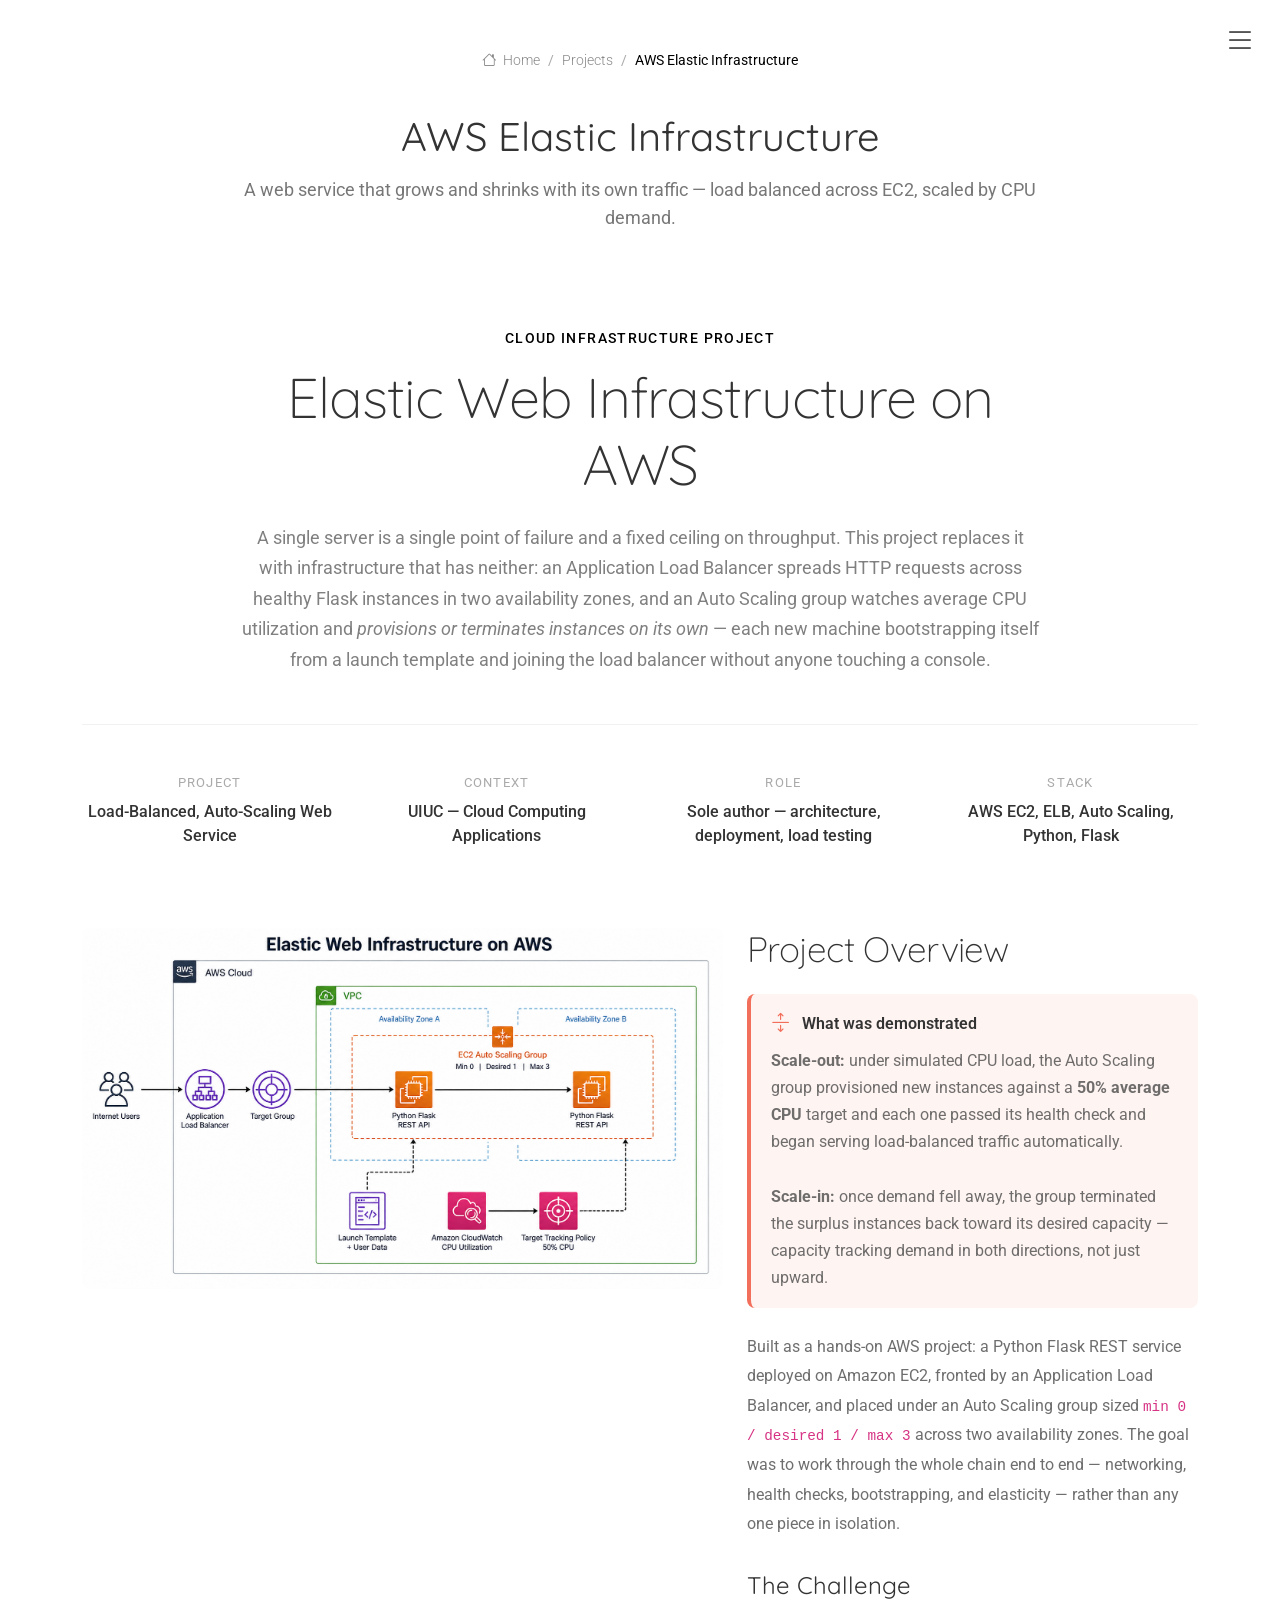
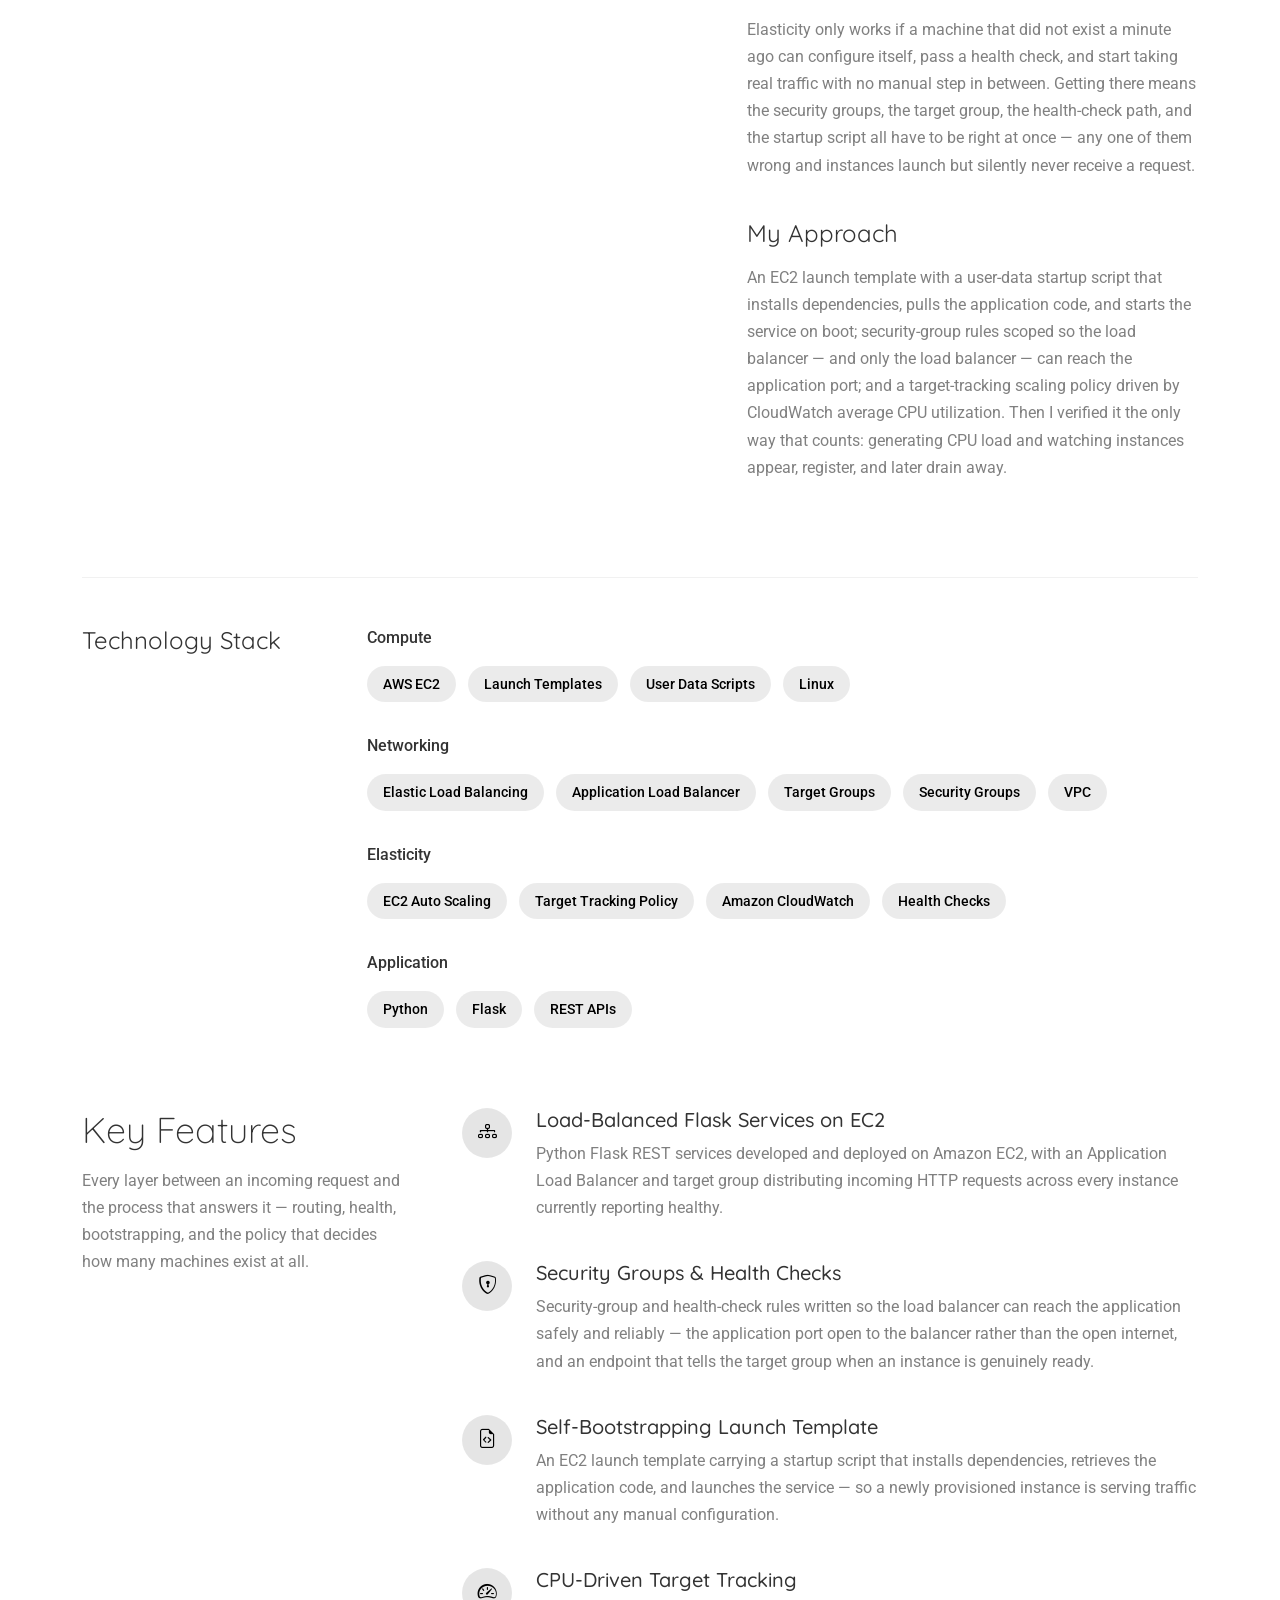
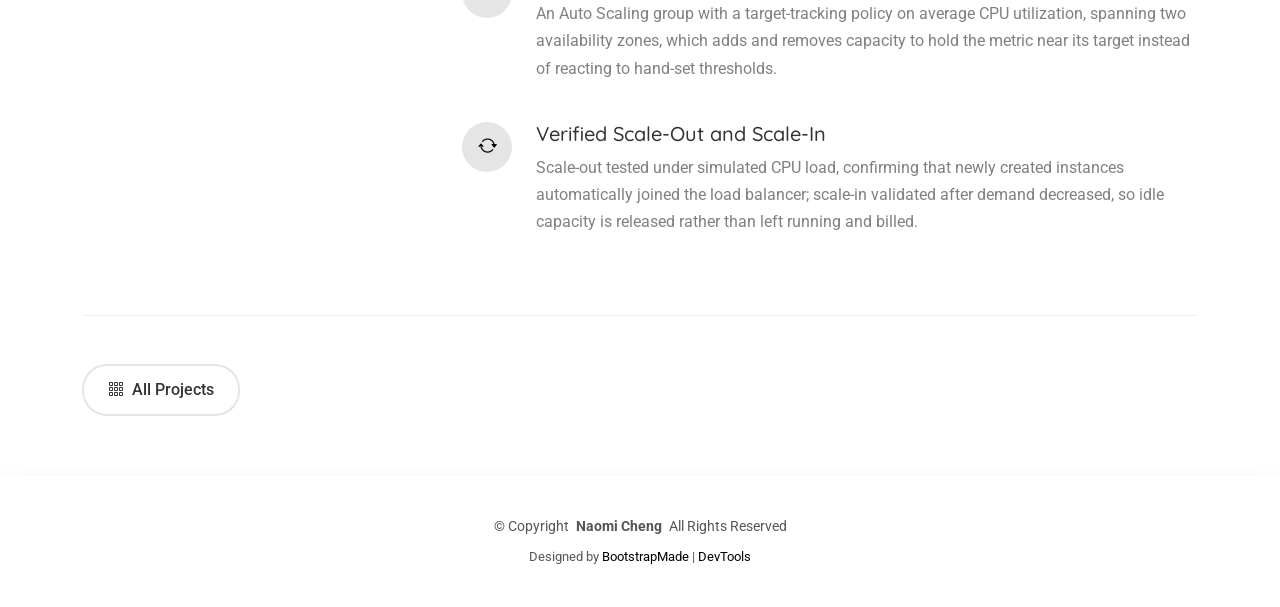
==== portfolio-details-aws.html @ b6be7f79 "added projects" ====
<!DOCTYPE html>
<html lang="en">

<head>
  <meta charset="utf-8">
  <meta content="width=device-width, initial-scale=1.0" name="viewport">
  <title>AWS Elastic Infrastructure - Naomi Cheng</title>
  <meta name="description" content="A scalable web-service infrastructure on AWS that load-balances requests across EC2 instances and auto-scales capacity in response to CPU demand.">
  <meta name="keywords" content="AWS, EC2, Application Load Balancer, Auto Scaling, Launch Template, Flask, cloud infrastructure">

  <!-- Favicons -->
  <link rel="icon" type="image/svg+xml" href="./feather2.svg">

  <!-- Fonts -->
  <link href="https://fonts.googleapis.com" rel="preconnect">
  <link href="https://fonts.gstatic.com" rel="preconnect" crossorigin>
  <link href="https://fonts.googleapis.com/css2?family=Roboto:ital,wght@0,100;0,300;0,400;0,500;0,700;0,900;1,100;1,300;1,400;1,500;1,700;1,900&family=Raleway:ital,wght@0,100;0,200;0,300;0,400;0,500;0,600;0,700;0,800;0,900;1,100;1,200;1,300;1,400;1,500;1,600;1,700;1,800;1,900&family=Quicksand:wght@300;400;500;600;700&display=swap" rel="stylesheet">

  <!-- Vendor CSS Files -->
  <link href="assets/vendor/bootstrap/css/bootstrap.min.css" rel="stylesheet">
  <link href="assets/vendor/bootstrap-icons/bootstrap-icons.css" rel="stylesheet">
  <link href="assets/vendor/aos/aos.css" rel="stylesheet">
  <link href="assets/vendor/glightbox/css/glightbox.min.css" rel="stylesheet">
  <link href="assets/vendor/swiper/swiper-bundle.min.css" rel="stylesheet">

  <!-- Main CSS File -->
  <link href="assets/css/main.css" rel="stylesheet">

  <!-- =======================================================
  * Template Name: MinimalFolio
  * Template URL: https://bootstrapmade.com/minimalfolio-bootstrap-portfolio-template/
  * Updated: Aug 05 2025 with Bootstrap v5.3.7
  * Author: BootstrapMade.com
  * License: https://bootstrapmade.com/license/
  ======================================================== -->
</head>

<body class="portfolio-details-page">

  <header id="header" class="header d-flex align-items-center position-relative">
    <div class="container-fluid position-relative d-flex align-items-center justify-content-between">

      <a href="index.html" class="logo d-flex align-items-center" aria-label="Home">
        <span class="visually-hidden">Home</span>
      </a>

      <nav id="navmenu" class="navmenu">
        <ul>
          <li><a href="index.html#hero">Home</a></li>
          <li><a href="index.html#about">About</a></li>
          <li><a href="index.html#resume">Resume</a></li>
          <li><a href="index.html#portfolio">Portfolio</a></li>
          <li><a href="index.html#contact">Contact</a></li>
        </ul>
        <i class="mobile-nav-toggle d-xl-none bi bi-list"></i>
      </nav>

    </div>
  </header>

  <main class="main">

    <!-- Page Title -->
    <div class="page-title">
      <div class="breadcrumbs">
        <nav aria-label="breadcrumb">
          <ol class="breadcrumb">
            <li class="breadcrumb-item"><a href="index.html"><i class="bi bi-house"></i> Home</a></li>
            <li class="breadcrumb-item"><a href="index.html#portfolio">Projects</a></li>
            <li class="breadcrumb-item active current">AWS Elastic Infrastructure</li>
          </ol>
        </nav>
      </div>

      <div class="title-wrapper">
        <h1>AWS Elastic Infrastructure</h1>
        <p>A web service that grows and shrinks with its own traffic &mdash; load balanced across EC2, scaled by CPU demand.</p>
      </div>
    </div><!-- End Page Title -->

    <!-- Portfolio Details Section -->
    <section id="portfolio-details" class="portfolio-details section">

      <div class="container" data-aos="fade-up" data-aos-delay="100">

        <div class="project-hero">
          <div class="hero-content" data-aos="fade-up">
            <div class="project-category">Cloud Infrastructure Project</div>
            <h1 class="project-title">Elastic Web Infrastructure on AWS</h1>
            <p class="project-subtitle">A single server is a single point of failure and a fixed ceiling on throughput. This project replaces it with infrastructure that has neither: an Application Load Balancer spreads HTTP requests across healthy Flask instances in two availability zones, and an Auto Scaling group watches average CPU utilization and <em>provisions or terminates instances on its own</em> &mdash; each new machine bootstrapping itself from a launch template and joining the load balancer without anyone touching a console.</p>
          </div>

          <div class="project-meta-grid" data-aos="fade-up" data-aos-delay="200">
            <div class="meta-column">
              <div class="meta-label">Project</div>
              <div class="meta-value">Load-Balanced, Auto-Scaling Web Service</div>
            </div>
            <div class="meta-column">
              <div class="meta-label">Context</div>
              <div class="meta-value">UIUC &mdash; Cloud Computing Applications</div>
            </div>
            <div class="meta-column">
              <div class="meta-label">Role</div>
              <div class="meta-value">Sole author &mdash; architecture, deployment, load testing</div>
            </div>
            <div class="meta-column">
              <div class="meta-label">Stack</div>
              <div class="meta-value">AWS EC2, ELB, Auto Scaling, Python, Flask</div>
            </div>
          </div>
        </div>

        <div class="content-section">
          <div class="row g-4 align-items-start">
            <div class="col-lg-7">
              <div class="visual-showcase" data-aos="zoom-in" data-aos-delay="100">
                <div class="main-visual">
                  <img src="assets/img/portfolio/MP2_infra.png"
                       alt="Architecture diagram: internet users reach an Application Load Balancer and target group, which route to Flask REST API instances in an EC2 Auto Scaling group spanning two availability zones, fed by a launch template and a CloudWatch-driven target tracking policy at 50% CPU"
                       class="img-fluid">
                </div>
              </div>
            </div>

            <div class="col-lg-5">
              <div class="project-overview" data-aos="fade-up">
                <h2>Project Overview</h2>
                <div class="project-recognition" style="margin-bottom: 1.5rem; padding: 1rem 1.25rem; border-left: 4px solid #f26f5b; background: rgba(242, 111, 91, 0.08); border-radius: 8px;">
                  <div style="display: flex; align-items: center; gap: 0.75rem; margin-bottom: 0.5rem; font-weight: 600; color: var(--heading-color);">
                    <i class="bi bi-arrows-expand" style="font-size: 1.2rem; color: #f26f5b;"></i>
                    What was demonstrated
                  </div>
                  <p style="margin: 0; line-height: 1.7; color: color-mix(in srgb, var(--default-color), transparent 15%);">
                    <strong>Scale-out:</strong> under simulated CPU load, the Auto Scaling group provisioned new instances against a <strong>50% average CPU</strong> target and each one passed its health check and began serving load-balanced traffic automatically.<br><br>
                    <strong>Scale-in:</strong> once demand fell away, the group terminated the surplus instances back toward its desired capacity &mdash; capacity tracking demand in both directions, not just upward.
                  </p>
                </div>
                <p class="overview-text">Built as a hands-on AWS project: a Python Flask REST service deployed on Amazon EC2, fronted by an Application Load Balancer, and placed under an Auto Scaling group sized <code>min 0 / desired 1 / max 3</code> across two availability zones. The goal was to work through the whole chain end to end &mdash; networking, health checks, bootstrapping, and elasticity &mdash; rather than any one piece in isolation.</p>

                <div class="challenge-solution">
                  <div class="challenge-block" data-aos="fade-up" data-aos-delay="100">
                    <h3>The Challenge</h3>
                    <p>Elasticity only works if a machine that did not exist a minute ago can configure itself, pass a health check, and start taking real traffic with no manual step in between. Getting there means the security groups, the target group, the health-check path, and the startup script all have to be right at once &mdash; any one of them wrong and instances launch but silently never receive a request.</p>
                  </div>

                  <div class="solution-block" data-aos="fade-up" data-aos-delay="200">
                    <h3>My Approach</h3>
                    <p>An EC2 launch template with a user-data startup script that installs dependencies, pulls the application code, and starts the service on boot; security-group rules scoped so the load balancer &mdash; and only the load balancer &mdash; can reach the application port; and a target-tracking scaling policy driven by CloudWatch average CPU utilization. Then I verified it the only way that counts: generating CPU load and watching instances appear, register, and later drain away.</p>
                  </div>
                </div>
              </div>
            </div>
          </div>
        </div>

        <div class="technology-stack" data-aos="fade-up" data-aos-delay="100">
          <div class="row">
            <div class="col-lg-3">
              <h3>Technology Stack</h3>
            </div>
            <div class="col-lg-9">
              <div class="tech-categories">
                <div class="tech-category" data-aos="fade-up" data-aos-delay="150">
                  <div class="category-title">Compute</div>
                  <div class="tech-list">
                    <span class="tech-item">AWS EC2</span>
                    <span class="tech-item">Launch Templates</span>
                    <span class="tech-item">User Data Scripts</span>
                    <span class="tech-item">Linux</span>
                  </div>
                </div>
                <div class="tech-category" data-aos="fade-up" data-aos-delay="200">
                  <div class="category-title">Networking</div>
                  <div class="tech-list">
                    <span class="tech-item">Elastic Load Balancing</span>
                    <span class="tech-item">Application Load Balancer</span>
                    <span class="tech-item">Target Groups</span>
                    <span class="tech-item">Security Groups</span>
                    <span class="tech-item">VPC</span>
                  </div>
                </div>
                <div class="tech-category" data-aos="fade-up" data-aos-delay="250">
                  <div class="category-title">Elasticity</div>
                  <div class="tech-list">
                    <span class="tech-item">EC2 Auto Scaling</span>
                    <span class="tech-item">Target Tracking Policy</span>
                    <span class="tech-item">Amazon CloudWatch</span>
                    <span class="tech-item">Health Checks</span>
                  </div>
                </div>
                <div class="tech-category" data-aos="fade-up" data-aos-delay="300">
                  <div class="category-title">Application</div>
                  <div class="tech-list">
                    <span class="tech-item">Python</span>
                    <span class="tech-item">Flask</span>
                    <span class="tech-item">REST APIs</span>
                  </div>
                </div>
              </div>
            </div>
          </div>
        </div>

        <div class="key-features-section" data-aos="fade-up" data-aos-delay="100">
          <div class="row">
            <div class="col-lg-4">
              <div class="features-intro">
                <h3>Key Features</h3>
                <p>Every layer between an incoming request and the process that answers it &mdash; routing, health, bootstrapping, and the policy that decides how many machines exist at all.</p>
              </div>
            </div>
            <div class="col-lg-8">
              <div class="features-list">
                <div class="feature-row" data-aos="fade-up" data-aos-delay="150">
                  <div class="feature-icon">
                    <i class="bi bi-diagram-3"></i>
                  </div>
                  <div class="feature-content">
                    <h4>Load-Balanced Flask Services on EC2</h4>
                    <p>Python Flask REST services developed and deployed on Amazon EC2, with an Application Load Balancer and target group distributing incoming HTTP requests across every instance currently reporting healthy.</p>
                  </div>
                </div>
                <div class="feature-row" data-aos="fade-up" data-aos-delay="200">
                  <div class="feature-icon">
                    <i class="bi bi-shield-lock"></i>
                  </div>
                  <div class="feature-content">
                    <h4>Security Groups &amp; Health Checks</h4>
                    <p>Security-group and health-check rules written so the load balancer can reach the application safely and reliably &mdash; the application port open to the balancer rather than the open internet, and an endpoint that tells the target group when an instance is genuinely ready.</p>
                  </div>
                </div>
                <div class="feature-row" data-aos="fade-up" data-aos-delay="250">
                  <div class="feature-icon">
                    <i class="bi bi-file-earmark-code"></i>
                  </div>
                  <div class="feature-content">
                    <h4>Self-Bootstrapping Launch Template</h4>
                    <p>An EC2 launch template carrying a startup script that installs dependencies, retrieves the application code, and launches the service &mdash; so a newly provisioned instance is serving traffic without any manual configuration.</p>
                  </div>
                </div>
                <div class="feature-row" data-aos="fade-up" data-aos-delay="300">
                  <div class="feature-icon">
                    <i class="bi bi-speedometer2"></i>
                  </div>
                  <div class="feature-content">
                    <h4>CPU-Driven Target Tracking</h4>
                    <p>An Auto Scaling group with a target-tracking policy on average CPU utilization, spanning two availability zones, which adds and removes capacity to hold the metric near its target instead of reacting to hand-set thresholds.</p>
                  </div>
                </div>
                <div class="feature-row" data-aos="fade-up" data-aos-delay="350">
                  <div class="feature-icon">
                    <i class="bi bi-arrow-repeat"></i>
                  </div>
                  <div class="feature-content">
                    <h4>Verified Scale-Out and Scale-In</h4>
                    <p>Scale-out tested under simulated CPU load, confirming that newly created instances automatically joined the load balancer; scale-in validated after demand decreased, so idle capacity is released rather than left running and billed.</p>
                  </div>
                </div>
              </div>
            </div>
          </div>
        </div>

        <div class="project-footer" data-aos="fade-up" data-aos-delay="200">
          <div class="footer-navigation">
            <a href="index.html#portfolio" class="nav-link all-projects">
              <i class="bi bi-grid-3x3-gap"></i>
              <span>All Projects</span>
            </a>
          </div>
        </div>

      </div>

    </section><!-- /Portfolio Details Section -->

  </main>

  <footer id="footer" class="footer">

    <div class="container">
      <div class="copyright text-center ">
        <p>© <span>Copyright</span> <strong class="px-1 sitename">Naomi Cheng</strong> <span>All Rights Reserved</span></p>
      </div>
      <div class="credits">
        <!-- All the links in the footer should remain intact. -->
        <!-- You can delete the links only if you've purchased the pro version. -->
        <!-- Licensing information: https://bootstrapmade.com/license/ -->
        <!-- Purchase the pro version with working PHP/AJAX contact form: [buy-url] -->
        Designed by <a href="https://bootstrapmade.com/">BootstrapMade</a> | <a href="https://bootstrapmade.com/tools/">DevTools</a>
      </div>
    </div>

  </footer>

  <!-- Scroll Top -->
  <a href="#" id="scroll-top" class="scroll-top d-flex align-items-center justify-content-center"><i class="bi bi-arrow-up-short"></i></a>

  <!-- Preloader -->
  <div id="preloader">
    <div></div>
    <div></div>
    <div></div>
    <div></div>
  </div>

  <!-- Vendor JS Files -->
  <script src="assets/vendor/bootstrap/js/bootstrap.bundle.min.js"></script>
  <script src="assets/vendor/php-email-form/validate.js"></script>
  <script src="assets/vendor/aos/aos.js"></script>
  <script src="assets/vendor/typed.js/typed.umd.js"></script>
  <script src="assets/vendor/waypoints/noframework.waypoints.js"></script>
  <script src="assets/vendor/imagesloaded/imagesloaded.pkgd.min.js"></script>
  <script src="assets/vendor/isotope-layout/isotope.pkgd.min.js"></script>
  <script src="assets/vendor/glightbox/js/glightbox.min.js"></script>
  <script src="assets/vendor/swiper/swiper-bundle.min.js"></script>

  <!-- Main JS File -->
  <script src="assets/js/main.js"></script>

</body>

</html>
---- assets/css/main.css ----
/**
* Template Name: MinimalFolio
* Template URL: https://bootstrapmade.com/minimalfolio-bootstrap-portfolio-template/
* Updated: Aug 05 2025 with Bootstrap v5.3.7
* Author: BootstrapMade.com
* License: https://bootstrapmade.com/license/
*/

/*--------------------------------------------------------------
# Font & Color Variables
# Help: https://bootstrapmade.com/color-system/
--------------------------------------------------------------*/
/* Fonts */
:root {
  --default-font: "Roboto",  system-ui, -apple-system, "Segoe UI", Roboto, "Helvetica Neue", Arial, "Noto Sans", "Liberation Sans", sans-serif, "Apple Color Emoji", "Segoe UI Emoji", "Segoe UI Symbol", "Noto Color Emoji";
  --heading-font: "Quicksand",  sans-serif;
  --nav-font: "Raleway",  sans-serif;
}

/* Global Colors - The following color variables are used throughout the website. Updating them here will change the color scheme of the entire website */
:root { 
  --background-color: #ffffff; /* Background color for the entire website, including individual sections */
  --default-color: #555555; /* Default color used for the majority of the text content across the entire website */
  --heading-color: #333333; /* Color for headings, subheadings and title throughout the website */
  --accent-color: #000000; /* Accent color that represents your brand on the website. It's used for buttons, links, and other elements that need to stand out */
  --surface-color: #ffffff; /* The surface color is used as a background of boxed elements within sections, such as cards, icon boxes, or other elements that require a visual separation from the global background. */
  --contrast-color: #ffffff; /* Contrast color for text, ensuring readability against backgrounds of accent, heading, or default colors. */
}

/* Nav Menu Colors - The following color variables are used specifically for the navigation menu. They are separate from the global colors to allow for more customization options */
:root {
  --nav-color: #555555;  /* The default color of the main navmenu links */
  --nav-hover-color: #000000; /* Applied to main navmenu links when they are hovered over or active */
  --nav-mobile-background-color: #fafafa; /* Used as the background color for mobile navigation menu */
  --nav-dropdown-background-color: #ffffff; /* Used as the background color for dropdown items that appear when hovering over primary navigation items */
  --nav-dropdown-color: #8f8f8f; /* Used for navigation links of the dropdown items in the navigation menu. */
  --nav-dropdown-hover-color: #000000; /* Similar to --nav-hover-color, this color is applied to dropdown navigation links when they are hovered over. */
}

/* Color Presets - These classes override global colors when applied to any section or element, providing reuse of the sam color scheme. */

.light-background {
  --background-color: #fafafa;
  --surface-color: #ffffff;
}

.dark-background {
  --background-color: #060606;
  --default-color: #ffffff;
  --heading-color: #ffffff;
  --surface-color: #252525;
  --contrast-color: #ffffff;
}

/* Smooth scroll */
:root {
  scroll-behavior: smooth;
}

/*--------------------------------------------------------------
# General Styling & Shared Classes
--------------------------------------------------------------*/

#hero {
  background: #ffffff;
}

/* Drop the figure's default bottom margin so the CV button, contact icons and
   location sit directly under the illustration rather than 1rem clear of it. */
.portrait-wrap {
  display: flex;
  flex-direction: column;
  justify-content: center;
  align-items: center;
  margin: 0;
}

.portrait-image {
  width: auto;
  height: 420px;
  max-width: 100%;
  object-fit: contain;
}

/* Right column (portrait & contact) center alignment */
#hero .col-lg-5 {
  display: flex;
  flex-direction: column;
  align-items: center;
}

@media (max-width: 991px) {
  .portrait-image {
    height: 340px;
  }
}

@media (max-width: 576px) {
  .portrait-image {
    height: 300px;
  }
}

/* Mobile: Reorder content so text comes first */
@media (max-width: 991px) {
  #hero .row {
    flex-direction: column;
    --bs-gutter-x: 0;
  }

  #hero .col-lg-7 {
    order: 1;
  }

  #hero .col-lg-5 {
    order: 2;
  }
}

/* Hero name, title and status line use the same typeface as the navbar brand */
#hero h1,
#hero .status-inline {
  font-family: var(--default-font);
}

/* Wider container than the default 1140px, to give the subtitle room to sit on one line */
#hero > .container {
  max-width: 1100px;
}

/* Set appropriate gap between columns for compact layout */
#hero .row {
  --bs-gutter-x: 2.5rem;
}

/* Center the left content column */
#hero .col-lg-7 {
  display: flex;
  flex-direction: column;
  align-items: center;
  text-align: center;
}

/* Constrain headline width for readability while keeping it centered */
#hero .col-lg-7 h1.display-1 {
  max-width: 500px;
}

#hero .col-lg-7 .hero-subtitle {
  max-width: 520px;
}

/* Center the CTA button */
#hero .col-lg-7 > div.mt-4 {
  display: flex;
  justify-content: center;
  width: 100%;
}

/* Center the logo row */
#hero .logo-strip {
  width: 100%;
  display: flex;
  justify-content: center;
}

#hero .logo-container {
  justify-content: center;
}

/* Subtitle: sized against its own column width, so it stays on a single line at any width */
#hero .hero-subtitle {
  font-size: clamp(0.95rem, 1.3vw, 1.25rem); /* fallback for browsers without cqi */
  font-size: 2.75cqi;
}

@media (min-width: 992px) {
  #hero .col-lg-7 {
    container-type: inline-size;
  }

  #hero .hero-subtitle {
    white-space: nowrap;
  }
}

/*--------------------------------------------------------------
# Hero Entrance Animation
--------------------------------------------------------------*/
/* Runs once, gated on the `hero-ready` class that is added when the page
   finishes loading and the preloader is removed. Without the class the hero
   simply renders as normal, so the content is never dependent on the animation. */

@keyframes hero-reveal {
  from {
    opacity: 0;
    transform: translateY(20px);
  }

  to {
    opacity: 1;
    transform: translateY(0);
  }
}

@keyframes hero-fade {
  from {
    opacity: 0;
  }

  to {
    opacity: 1;
  }
}

.hero-ready #hero .hero-reveal {
  animation: hero-reveal 600ms ease-out both;
}

.hero-ready #hero .hero-fade {
  animation: hero-fade 600ms ease-out 200ms both;
}

.hero-ready #hero .hero-reveal-1 { animation-delay: 0ms; }
.hero-ready #hero .hero-reveal-2 { animation-delay: 120ms; }
.hero-ready #hero .hero-reveal-3 { animation-delay: 240ms; }
.hero-ready #hero .hero-reveal-4 { animation-delay: 360ms; }
.hero-ready #hero .hero-reveal-5 { animation-delay: 480ms; }
.hero-ready #hero .hero-reveal-6 { animation-delay: 600ms; }

@media (prefers-reduced-motion: reduce) {
  .hero-ready #hero .hero-reveal,
  .hero-ready #hero .hero-fade {
    animation: none;
    opacity: 1;
    transform: none;
  }
}

/*--------------------------------------------------------------
# Technical Toolkit
--------------------------------------------------------------*/
.toolkit .toolkit-groups {
  max-width: 900px;
  margin: 0 auto;
}

/* Label beside its chips on desktop, stacked on mobile. Hairline rules group
   the categories without giving each one a card. */
.toolkit-group {
  display: grid;
  grid-template-columns: 200px 1fr;
  gap: 0.75rem 1.5rem;
  align-items: start;
  padding: 1.1rem 0;
  border-top: 1px solid color-mix(in srgb, var(--default-color), transparent 88%);
}

.toolkit-group:last-child {
  border-bottom: 1px solid color-mix(in srgb, var(--default-color), transparent 88%);
}

.toolkit-label {
  margin: 0;
  padding-top: 0.15rem;
  font-family: var(--default-font);
  font-size: 0.875rem;
  font-weight: 600;
  letter-spacing: 0.02em;
  color: var(--heading-color);
}

.chip-list {
  display: flex;
  flex-wrap: wrap;
  gap: 0.5rem;
  list-style: none;
  margin: 0;
  padding: 0;
}

/* Deliberately understated: outlined, not filled, so chips never read as buttons. */
.chip {
  display: inline-block;
  padding: 0.25rem 0.7rem;
  border: 1px solid color-mix(in srgb, var(--default-color), transparent 78%);
  border-radius: 6px;
  background-color: var(--surface-color);
  color: var(--default-color);
  font-size: 0.8125rem;
  line-height: 1.6;
  white-space: nowrap;
  transition: border-color 0.25s ease, background-color 0.25s ease, color 0.25s ease;
}

.chip:hover {
  border-color: #5e905e;
  background-color: color-mix(in srgb, #5e905e, transparent 93%);
  color: var(--heading-color);
}

@media (max-width: 767.98px) {
  .toolkit-group {
    grid-template-columns: 1fr;
    gap: 0.6rem;
  }

  .chip {
    white-space: normal;
  }
}

/* AOS drives the fade-up on scroll; neutralise it for reduced-motion users. */
@media (prefers-reduced-motion: reduce) {
  .toolkit [data-aos] {
    opacity: 1 !important;
    transform: none !important;
    transition: none !important;
  }
}

section {
  background: white;
}
body {
  color: var(--default-color);
  background-color: var(--background-color);
  font-family: var(--default-font);
}

a {
  color: var(--accent-color);
  text-decoration: none;
  transition: 0.3s;
}

.btn-button {
  background: #ffffff;
  border: 1px solid #303432;
  color: #242725;
  transition:
    background-color 180ms ease,
    border-color 180ms ease,
    color 180ms ease,
    transform 180ms ease,
    box-shadow 180ms ease;
}

.btn-button:hover {
  background: #e8eae9;
  border-color: #8b918e;
  color: #1f2220;
  transform: translateY(-2px);
  box-shadow: 0 6px 16px rgba(31, 34, 32, 0.1);
}

.btn-button:focus-visible {
  outline: 2px solid #737976;
  outline-offset: 3px;
}

@media (prefers-reduced-motion: reduce) {
  .btn-button {
    transition: none;
  }

  .btn-button:hover {
    transform: none;
  }
}
 

a:hover {
  color: color-mix(in srgb, var(--accent-color), transparent 25%);
  text-decoration: none;
}

h1,
h2,
h3,
h4,
h5,
h6 {
  color: var(--heading-color);
  font-family: var(--heading-font);
}

/* PHP Email Form Messages
------------------------------*/
.php-email-form .error-message {
  display: none;
  background: #df1529;
  color: #ffffff;
  text-align: left;
  padding: 15px;
  margin-bottom: 24px;
  font-weight: 600;
}

.php-email-form .sent-message {
  display: none;
  color: #ffffff;
  background: #059652;
  text-align: center;
  padding: 15px;
  margin-bottom: 24px;
  font-weight: 600;
}

.php-email-form .loading {
  display: none;
  background: var(--surface-color);
  text-align: center;
  padding: 15px;
  margin-bottom: 24px;
}

.php-email-form .loading:before {
  content: "";
  display: inline-block;
  border-radius: 50%;
  width: 24px;
  height: 24px;
  margin: 0 10px -6px 0;
  border: 3px solid var(--accent-color);
  border-top-color: var(--surface-color);
  animation: php-email-form-loading 1s linear infinite;
}

@keyframes php-email-form-loading {
  0% {
    transform: rotate(0deg);
  }

  100% {
    transform: rotate(360deg);
  }
}

/*--------------------------------------------------------------
# Global Header
--------------------------------------------------------------*/
.header {
  --background-color: rgba(255, 255, 255, 0);
  color: var(--default-color);
  background-color: var(--background-color);
  padding: 15px 0;
  transition: all 0.5s;
  z-index: 997;
}

.header .logo {
  line-height: 2;
}


.status-line{
  font-family: "Roboto", system-ui, sans-serif;
  font-size:16px;
  color:#6b7280;
  margin:6px 0 14px 0;
}

.logo-container img{
  height:70px;
  width:auto;
  opacity:0.85;
}

.logo-container{
  display:flex;
  gap:40px;
  align-items:center;
}
.header .logo h1 {
  font-size: 26px;
  margin: 0;
  font-weight: 500;
  color: var(--heading-color);
}

/*--------------------------------------------------------------
# Navigation Menu
--------------------------------------------------------------*/
/* Navmenu */
.mobile-nav-toggle {
  background-color: var(--background-color);
  padding: 4px;
  color: var(--nav-color);
  position: fixed;
  top: 20px;
  right: 20px;
  font-size: 32px;
  line-height: 0;
  cursor: pointer;
  display: block !important;
  z-index: 998;
  transition: 0.3s;
}

.mobile-nav-toggle:hover {
  color: var(--nav-hover-color);
}

.navmenu {
  position: fixed;
  top: 0;
  bottom: 0;
  right: -300px;
  z-index: 997;
  transition: 0.3s;
  width: 300px;
  overflow: hidden;
}

.navmenu ul {
  display: block;
  list-style: none;
  padding: 10px 0;
  margin: 0;
  overflow-y: auto;
  transition: 0.3s;
  z-index: 998;
}

.navmenu a,
.navmenu a:focus {
  color: var(--nav-dropdown-color);
  padding: 10px 20px;
  font-family: var(--nav-font);
  font-size: 15px;
  font-weight: 400;
  display: flex;
  align-items: center;
  justify-content: space-between;
  white-space: nowrap;
  transition: 0.3s;
}

.navmenu a i,
.navmenu a:focus i {
  font-size: 12px;
  line-height: 0;
  margin-left: 5px;
  width: 30px;
  height: 30px;
  display: flex;
  align-items: center;
  justify-content: center;
  border-radius: 50%;
  transition: 0.3s;
  background-color: color-mix(in srgb, var(--accent-color), transparent 90%);
}

.navmenu a i:hover,
.navmenu a:focus i:hover {
  background-color: var(--accent-color);
  color: var(--contrast-color);
}

.navmenu a:hover,
.navmenu .active,
.navmenu .active:focus {
  color: var(--nav-dropdown-hover-color);
}

.navmenu .active i,
.navmenu .active:focus i {
  background-color: var(--accent-color);
  color: var(--contrast-color);
  transform: rotate(180deg);
}

.navmenu .dropdown ul {
  position: static;
  display: none;
  z-index: 99;
  padding: 10px 0;
  margin: 10px 20px;
  box-shadow: none;
  transition: all 0.5s ease-in-out;
}
.cursor {
  display: inline-block;
  margin-left: 3px;
  animation: blink 1s infinite;
}

@keyframes blink {
  0% {opacity: 1;}
  50% {opacity: 0;}
  100% {opacity: 1;}
}
.navmenu .dropdown>.dropdown-active {
  display: block;
  background-color: var(--nav-dropdown-background-color);
  border: 1px solid color-mix(in srgb, var(--nav-dropdown-color), transparent 90%);
}

.mobile-nav-active {
  overflow: hidden;
}

.mobile-nav-active .mobile-nav-toggle {
  right: 310px;
  font-size: 36px;
}

.mobile-nav-active .navmenu {
  position: fixed;
  overflow: hidden;
  top: 0;
  bottom: 0;
  right: 0;
  background-color: var(--nav-mobile-background-color);
  transition: 0.3s;
}

/*--------------------------------------------------------------
# Global Footer
--------------------------------------------------------------*/
.footer {
  color: var(--default-color);
  background-color: var(--background-color);
  font-size: 14px;
  padding: 40px 0;
  position: relative;
  box-shadow: 0 5px 25px rgba(0, 0, 0, 0.05);
}

.footer .copyright p {
  margin-bottom: 0;
}

.footer .social-links {
  margin-top: 20px;
}

.footer .social-links a {
  display: flex;
  align-items: center;
  justify-content: center;
  width: 40px;
  height: 40px;
  border-radius: 50%;
  border: 1px solid color-mix(in srgb, var(--default-color), transparent 50%);
  font-size: 16px;
  color: color-mix(in srgb, var(--default-color), transparent 50%);
  margin: 0 5px;
  transition: 0.3s;
}

.footer .social-links a:hover {
  color: var(--accent-color);
  border-color: var(--accent-color);
}

.footer .credits {
  margin-top: 10px;
  font-size: 13px;
  text-align: center;
}

/*--------------------------------------------------------------
# Preloader
--------------------------------------------------------------*/
#preloader {
  position: fixed;
  inset: 0;
  z-index: 9999;
  overflow: hidden;
  background-color: var(--background-color);
  transition: all 0.6s ease-out;
  width: 100%;
  height: 100vh;
  display: flex;
  align-items: center;
  justify-content: center;
}

#preloader div {
  width: 13px;
  height: 13px;
  background-color: var(--accent-color);
  border-radius: 50%;
  animation-timing-function: cubic-bezier(0, 1, 1, 0);
  position: absolute;
  left: 50%;
}

#preloader div:nth-child(1) {
  left: calc(50% + 8px);
  animation: animate-preloader-1 0.6s infinite;
}

#preloader div:nth-child(2) {
  left: calc(50% + 8px);
  animation: animate-preloader-2 0.6s infinite;
}

#preloader div:nth-child(3) {
  left: calc(50% + 32px);
  animation: animate-preloader-2 0.6s infinite;
}

#preloader div:nth-child(4) {
  left: calc(50% + 56px);
  animation: animate-preloader-3 0.6s infinite;
}

@keyframes animate-preloader-1 {
  0% {
    transform: scale(0);
  }

  100% {
    transform: scale(1);
  }
}

@keyframes animate-preloader-3 {
  0% {
    transform: scale(1);
  }

  100% {
    transform: scale(0);
  }
}

@keyframes animate-preloader-2 {
  0% {
    transform: translate(0, 0);
  }

  100% {
    transform: translate(24px, 0);
  }
}

/*--------------------------------------------------------------
# Scroll Top Button
--------------------------------------------------------------*/
.scroll-top {
  position: fixed;
  visibility: hidden;
  opacity: 0;
  right: 15px;
  bottom: 15px;
  z-index: 99999;
  background-color: var(--accent-color);
  width: 40px;
  height: 40px;
  border-radius: 4px;
  transition: all 0.4s;
}

.scroll-top i {
  font-size: 24px;
  color: var(--contrast-color);
  line-height: 0;
}

.scroll-top:hover {
  background-color: color-mix(in srgb, var(--accent-color), transparent 20%);
  color: var(--contrast-color);
}

.scroll-top.active {
  visibility: visible;
  opacity: 1;
}

/*--------------------------------------------------------------
# Disable aos animation delay on mobile devices
--------------------------------------------------------------*/
@media screen and (max-width: 768px) {
  [data-aos-delay] {
    transition-delay: 0 !important;
  }
}

/*--------------------------------------------------------------
# Global Page Titles & Breadcrumbs
--------------------------------------------------------------*/
.page-title {
  text-align: center;
  padding: 20px 0;
}

.page-title .breadcrumbs {
  margin-bottom: 1.5rem;
}

.page-title .breadcrumbs .breadcrumb {
  justify-content: center;
  margin: 0;
  padding: 0;
  background: none;
}

.page-title .breadcrumbs .breadcrumb .breadcrumb-item {
  font-size: 0.9rem;
  color: color-mix(in srgb, var(--default-color), transparent 30%);
}

.page-title .breadcrumbs .breadcrumb .breadcrumb-item.active {
  color: var(--accent-color);
}

.page-title .breadcrumbs .breadcrumb .breadcrumb-item a {
  color: inherit;
  text-decoration: none;
  transition: color 0.3s ease;
  font-weight: 300;
}

.page-title .breadcrumbs .breadcrumb .breadcrumb-item a:hover {
  color: var(--accent-color);
}

.page-title .breadcrumbs .breadcrumb .breadcrumb-item a i {
  font-size: 0.9rem;
  margin-right: 0.2rem;
}

.page-title .breadcrumbs .breadcrumb .breadcrumb-item+.breadcrumb-item::before {
  color: color-mix(in srgb, var(--default-color), transparent 50%);
}

.page-title .title-wrapper {
  max-width: 800px;
  margin: 0 auto;
  padding: 1rem 0;
}

.page-title .title-wrapper h1 {
  font-size: 2.5rem;
  margin-bottom: 1rem;
  font-weight: 400;
  color: var(--heading-color);
}

.page-title .title-wrapper p {
  font-size: 1.1rem;
  color: color-mix(in srgb, var(--default-color), transparent 20%);
  margin: 0;
  line-height: 1.6;
}

@media (max-width: 768px) {
  .page-title .title-wrapper h1 {
    font-size: 2rem;
  }

  .page-title .title-wrapper p {
    font-size: 1rem;
  }
}

@media (max-width: 576px) {
  .page-title .title-wrapper h1 {
    font-size: 1.75rem;
  }
}

/*--------------------------------------------------------------
# Global Sections
--------------------------------------------------------------*/
section,
.section {
  color: var(--default-color);
  background-color: var(--background-color);
  padding: 60px 0;
  overflow: clip;
}

/*--------------------------------------------------------------
# Global Section Titles
--------------------------------------------------------------*/
.section-title {
  text-align: center;
  padding-bottom: 60px;
  position: relative;
}

.section-title h2 {
  font-size: 32px;
  font-weight: 400;
  margin-bottom: 15px;
}

.section-title p {
  margin-bottom: 0;
  font-size: 14px;
  font-weight: 300;
}

/*--------------------------------------------------------------
# Hero Section
--------------------------------------------------------------*/
.hero {
  /* No viewport-based min-height: the hero is exactly as tall as its content
     plus balanced padding (~78-88px on desktop, tightening on small screens),
     so it never leaves a dead band at the bottom and the next section peeks in. */
  padding: clamp(44px, 6.5vw, 88px) 0;
  display: flex;
  align-items: center;
  /* Typographic system for hero */
  /* CTAs */
  /* Meta row */
  /* Portrait block */
  /* Gentle section visual calm */
  /* Spacing rhythm */
  /* Subtle parallax simulation for large screens */
  /* Responsive refinements */
}

.hero .intro .eyebrow .dot {
  width: 8px;
  height: 8px;
  border-radius: 50%;
  background: var(--accent-color);
  flex: 0 0 auto;
}

.hero .intro .eyebrow .text {
  font-family: var(--nav-font);
  font-size: 14px;
  letter-spacing: 0.12em;
  text-transform: uppercase;
  color: color-mix(in srgb, var(--default-color), transparent 30%);
}

.hero .intro .display-heading {
  font-family: var(--heading-font);
  font-weight: 300;
  font-size: clamp(36px, 5vw, 56px);
  line-height: 1.15;
  letter-spacing: -0.02em;
  margin-bottom: 10px;
}

.hero .intro .lead {
  font-size: 18px;
  line-height: 1.8;
  color: color-mix(in srgb, var(--default-color), transparent 10%);
  max-width: 58ch;
}

.hero .btn-ghost {
  --_border: color-mix(in srgb, var(--default-color), transparent 80%);
  --_hover: color-mix(in srgb, var(--accent-color), transparent 85%);
  border: 1px solid var(--_border);
  color: var(--default-color);
  background-color: var(--surface-color);
  padding: 10px 18px;
  border-radius: 8px;
  transition: all 0.3s ease-in-out;
}

.hero .btn-ghost:hover,
.hero .btn-ghost:focus {
  border-color: var(--accent-color);
  color: var(--accent-color);
  box-shadow: 0 6px 20px color-mix(in srgb, var(--accent-color), transparent 90%);
  outline: none;
}

.hero .btn-ghost:active {
  transform: translateY(1px);
}

.hero .link-underline {
  position: relative;
  color: var(--accent-color);
  font-weight: 400;
  padding-bottom: 2px;
  transition: color 0.3s ease-in-out;
}

.hero .link-underline:after {
  content: "";
  position: absolute;
  left: 0;
  bottom: -2px;
  width: 100%;
  height: 1px;
  background: color-mix(in srgb, var(--accent-color), transparent 40%);
  transform: scaleX(0.6);
  transform-origin: left;
  transition: transform 0.3s ease-in-out, background 0.3s ease-in-out;
}

.hero .link-underline:hover,
.hero .link-underline:focus {
  color: color-mix(in srgb, var(--accent-color), transparent 10%);
  outline: none;
  border-radius: 4px;
}

.hero .link-underline:hover:after,
.hero .link-underline:focus:after {
  transform: scaleX(1);
  background: var(--accent-color);
}

.hero .meta .meta-item {
  color: color-mix(in srgb, var(--default-color), transparent 20%);
}

.hero .meta .meta-item i {
  color: var(--accent-color);
}

.hero .portrait-wrap .portrait-img {
  width: 100%;
  height: auto;
  border-radius: 10px;
  display: block;
  box-shadow: 0 20px 60px color-mix(in srgb, var(--default-color), transparent 90%);
  transform: translateZ(0);
  transition: transform 0.4s ease-in-out, box-shadow 0.4s ease-in-out;
}

.hero .portrait-wrap:hover .portrait-img {
  transform: scale(1.015);
  box-shadow: 0 28px 80px color-mix(in srgb, var(--accent-color), transparent 90%);
}

.hero .portrait-wrap .badge.note {
  position: absolute;
  right: 12px;
  bottom: 12px;
  display: inline-flex;
  align-items: center;
  gap: 8px;
  padding: 8px 12px;
  border-radius: 999px;
  background: color-mix(in srgb, var(--accent-color), var(--surface-color) 85%);
  color: var(--default-color);
  font-size: 13px;
  backdrop-filter: blur(6px);
  box-shadow: 0 10px 30px color-mix(in srgb, var(--accent-color), transparent 88%);
}

.hero .portrait-wrap .badge.note i {
  color: var(--accent-color);
}

section .hero {
  background: var(--background-color);
}

.hero .cta-group {
  gap: 16px;
}

@media (min-width: 992px) {
  .hero .portrait-wrap {
    will-change: transform;
  }
}

@media (max-width: 992px) {
  .hero .intro .lead {
    font-size: 17px;
  }

  .hero .portrait-wrap .badge.note {
    transform: scale(0.95);
  }
}

@media (max-width: 576px) {
  .hero .intro .display-heading {
    font-size: 34px;
  }

  .hero .cta-group {
    flex-direction: column;
    align-items: flex-start;
  }
}
.logo-strip{
  padding:24px 0 0;
  background:transparent;
}

.logo-row + .logo-row{
  margin-top:0;
}

/* Understated label so the logos stay the visual focus */
.logo-row-label{
  display:none;
}

.logo-container{
  display:flex;
  justify-content:flex-start;
  align-items:center;
  gap:32px;
  flex-wrap:wrap;
}

/* Height is normalised per logo shape and width is left auto, so every mark
   keeps its own proportions and nothing is stretched. */
.logo-container img{
  width:auto;
  filter:grayscale(100%);
  opacity:.7;
  transition:filter .3s ease, opacity .3s ease;
}

.logo-container img.logo-wordmark{ height:34px; }
.logo-container img.logo-lockup{ height:42px; }
.logo-container img.logo-badge{ height:50px; }

/* Same restrained hover on every logo */
.logo-container img:hover{
  filter:grayscale(0%);
  opacity:1;
}

/* Disclaimer text below logo row */
.logo-disclaimer {
  margin-top: 16px;
  font-size: 12px;
  text-align: center;
  color: color-mix(in srgb, var(--default-color), transparent 40%);
  line-height: 1.4;
  font-family: var(--default-font);
}

@media (max-width:767.98px){
  .logo-row-label{
    text-align:center;
  }

  .logo-container{
    justify-content:center;
    gap:24px 28px;
  }
  
  .logo-disclaimer {
    margin-top: 12px;
    font-size: 11px;
    padding: 0 12px;
  }
}
/*--------------------------------------------------------------
# About Section
--------------------------------------------------------------*/
.about {
  /* Layout rhythm */
  --maxw: 1200px;
  --space-1: 16px;
  --space-2: 24px;
  --space-3: 40px;
  --space-4: 64px;
  --radius-s: 6px;
  --shadow-soft: 0 10px 30px color-mix(in srgb, var(--default-color), transparent 92%);
}
ul li {
  font-size: 20px;
}
.about .container {
  max-width: var(--maxw);
}

.about .intro-wrap {
  margin-bottom: var(--space-4);
}

.about .intro-content .eyebrow {
  display: inline-block;
  letter-spacing: 0.12em;
  text-transform: uppercase;
  font-size: 12px;
  color: color-mix(in srgb, var(--default-color), transparent 40%);
  margin-bottom: var(--space-1);
}

.about .intro-content .headline {
  font-family: var(--heading-font);
  font-weight: 300;
  line-height: 1.2;
  font-size: clamp(28px, 4vw, 44px);
  margin: 0 0 var(--space-2) 0;
}

.about .intro-content .lead {
  font-size: 18px;
  line-height: 1.8;
  color: color-mix(in srgb, var(--default-color), transparent 10%);
  margin-bottom: var(--space-2);
}

.about .intro-content p {
  line-height: 1.8;
  margin-bottom: var(--space-2);
  color: color-mix(in srgb, var(--default-color), transparent 5%);
}

.about .intro-content .cta-group {
  display: flex;
  gap: var(--space-2);
  align-items: center;
  margin-top: var(--space-2);
}

.about .intro-content .cta-group .btn-ghost {
  display: inline-flex;
  align-items: center;
  gap: 8px;
  padding: 12px 18px;
  border-radius: var(--radius-s);
  color: var(--accent-color);
  background: color-mix(in srgb, var(--accent-color), transparent 92%);
  border: 1px solid color-mix(in srgb, var(--accent-color), transparent 70%);
  transition: 0.3s ease-in-out;
}

.about .intro-content .cta-group .btn-ghost:hover,
.about .intro-content .cta-group .btn-ghost:focus {
  color: var(--contrast-color);
  background: var(--accent-color);
  border-color: var(--accent-color);
  outline: none;
  box-shadow: 0 0 0 3px color-mix(in srgb, var(--accent-color), transparent 70%);
}

.about .intro-content .cta-group .link-underline {
  display: inline-flex;
  align-items: center;
  gap: 8px;
  position: relative;
  color: var(--accent-color);
  padding-bottom: 4px;
  transition: 0.3s ease-in-out;
}

.about .intro-content .cta-group .link-underline::after {
  content: "";
  position: absolute;
  left: 0;
  right: 0;
  bottom: 0;
  height: 1px;
  background: color-mix(in srgb, var(--accent-color), transparent 40%);
  transform: scaleX(0.4);
  transform-origin: left;
  transition: 0.3s ease-in-out;
}

.about .intro-content .cta-group .link-underline:hover,
.about .intro-content .cta-group .link-underline:focus {
  color: color-mix(in srgb, var(--accent-color), transparent 10%);
  outline: none;
}

.about .intro-content .cta-group .link-underline:hover::after,
.about .intro-content .cta-group .link-underline:focus::after {
  transform: scaleX(1);
}

.about .profile-figure {
  margin: 0;
}

.about .profile-figure .profile-photo {
  width: 88%;
  max-width: 440px;
  border-radius: 18px;
  box-shadow: var(--shadow-soft);
  transform: translateY(0);
  transition: transform 0.3s ease-in-out;
}

.about .profile-figure .profile-caption {
  margin-top: var(--space-2);
  display: flex;
  align-items: center;
  gap: var(--space-2);
}

.about .profile-figure .profile-caption .signature {
  max-width: 160px;
  filter: grayscale(100%);
  opacity: 0.85;
}

.about .profile-figure .profile-caption .meta {
  font-size: 14px;
  color: color-mix(in srgb, var(--default-color), transparent 20%);
}

.about .profile-figure .profile-caption .meta .funfact {
  font-size: 13px;
  margin-top: 4px;
  color: color-mix(in srgb, var(--default-color), transparent 35%);
}

.about .profile-figure:hover .profile-photo {
  transform: translateY(-4px);
}

.about .skills-wrap {
  margin-top: var(--space-4);
  margin-bottom: var(--space-4);
}

.about .skills-wrap .skill-item {
  padding: var(--space-2);
  border-radius: var(--radius-s);
  transition: 0.3s ease-in-out;
  background: color-mix(in srgb, var(--surface-color), var(--accent-color) 2%);
  border: 1px solid color-mix(in srgb, var(--default-color), transparent 88%);
  height: 100%;
}

.about .skills-wrap .skill-item i {
  font-size: 24px;
  color: var(--accent-color);
  margin-bottom: var(--space-1);
  display: inline-block;
}

.about .skills-wrap .skill-item h3 {
  font-size: 16px;
  margin-bottom: 6px;
  font-weight: 500;
}

.about .skills-wrap .skill-item p {
  margin: 0;
  font-size: 14px;
  color: color-mix(in srgb, var(--default-color), transparent 25%);
}

.about .skills-wrap .skill-item:hover {
  transform: translateY(-3px);
  border-color: color-mix(in srgb, var(--accent-color), transparent 60%);
  box-shadow: var(--shadow-soft);
}

.about .journey-wrap {
  margin-bottom: var(--space-4);
}

.about .journey-wrap .timeline-item {
  position: relative;
  padding-left: 26px;
}

.about .journey-wrap .timeline-item time {
  display: inline-block;
  font-size: 12px;
  letter-spacing: 0.08em;
  text-transform: uppercase;
  color: color-mix(in srgb, var(--default-color), transparent 45%);
  margin-bottom: 6px;
}

.about .journey-wrap .timeline-item h4 {
  font-size: 18px;
  font-weight: 400;
  margin: 0 0 6px;
}

.about .journey-wrap .timeline-item p {
  font-size: 14px;
  color: color-mix(in srgb, var(--default-color), transparent 25%);
  margin: 0;
}

.about .journey-wrap .timeline-item .dot {
  position: absolute;
  left: 0;
  top: 4px;
  width: 10px;
  height: 10px;
  border-radius: 50%;
  background: var(--accent-color);
  box-shadow: 0 0 0 6px color-mix(in srgb, var(--accent-color), transparent 80%);
}

.about .personal-quote {
  margin: var(--space-3) 0 var(--space-4);
  padding: var(--space-2) 0;
  text-align: center;
}

.about .personal-quote p {
  font-family: var(--heading-font);
  font-weight: 300;
  font-size: clamp(20px, 3vw, 28px);
  line-height: 1.5;
  color: color-mix(in srgb, var(--default-color), transparent 5%);
  margin: 0 auto;
  max-width: 800px;
}

.about .facts-wrap .fact-pill {
  display: flex;
  align-items: center;
  justify-content: center;
  gap: 10px;
  padding: 10px 14px;
  border-radius: 999px;
  border: 1px solid color-mix(in srgb, var(--default-color), transparent 85%);
  background: var(--surface-color);
  color: color-mix(in srgb, var(--default-color), transparent 10%);
  transition: 0.3s ease-in-out;
}

.about .facts-wrap .fact-pill i {
  color: var(--accent-color);
}

.about .facts-wrap .fact-pill span {
  font-size: 14px;
}

.about .facts-wrap .fact-pill:hover {
  transform: translateY(-2px);
  border-color: color-mix(in srgb, var(--accent-color), transparent 60%);
  box-shadow: var(--shadow-soft);
}

.about .facts-wrap .fact-pill:focus-within {
  box-shadow: 0 0 0 3px color-mix(in srgb, var(--accent-color), transparent 70%);
}

@media (max-width: 992px) {
  .about .profile-figure {
    text-align: center !important;
  }

  .about .profile-figure .profile-photo {
    width: 72%;
  }

  .about .intro-content .cta-group {
    flex-wrap: wrap;
  }
}

@media (max-width: 576px) {
  .about .profile-figure .profile-photo {
    width: 100%;
  }

  .about .skills-wrap {
    margin-top: var(--space-3);
  }
}

/*--------------------------------------------------------------
# Skills Section
--------------------------------------------------------------*/
.skills {
  padding-top: 60px;
  padding-bottom: 60px;
  /* Design tokens for this section */
  --radius: 8px;
  --muted: color-mix(in srgb, var(--default-color), transparent 65%);
  --soft-border: color-mix(in srgb, var(--default-color), transparent 85%);
  --soft-shadow: 0 8px 24px color-mix(in srgb, var(--default-color), transparent 94%);
  --accent-soft: color-mix(in srgb, var(--accent-color), var(--background-color) 85%);
  /* Focus styles for accessibility */
  /* Subtle divider behavior via spacing rhythm */
  /* Swiper compatibility snippet (kept global for any future slider inside) */
  /* Responsive tweaks */
}

.skills .skill-block {
  padding: 22px 6px 6px 6px;
  border-radius: var(--radius);
  transition: transform 0.3s ease-in-out, box-shadow 0.3s ease-in-out;
  position: relative;
}

.skills .skill-block:hover {
  transform: translateY(-2px);
}

.skills .skill-block header .skill-title {
  font-size: 18px;
  font-weight: 400;
  margin: 0;
}

.skills .skill-block header .skill-badge {
  font-size: 12px;
  padding: 4px 10px;
  border-radius: 999px;
  color: var(--accent-color);
  background: color-mix(in srgb, var(--accent-color), transparent 92%);
  border: 1px solid color-mix(in srgb, var(--accent-color), transparent 80%);
}

.skills .skill-block .skill-desc {
  color: var(--muted);
  font-size: 15px;
  line-height: 1.8;
  margin-bottom: 14px;
}

.skills .skill-block .progress.slim {
  height: 6px;
  background-color: color-mix(in srgb, var(--default-color), transparent 90%);
  border-radius: 999px;
  overflow: hidden;
}

.skills .skill-block .progress.slim .progress-bar {
  width: 0%;
  background: linear-gradient(90deg, var(--accent-color), color-mix(in srgb, var(--accent-color), transparent 20%));
  transition: width 0.6s ease-in-out;
}

.skills .soft-card {
  background: var(--surface-color);
  border: 1px solid var(--soft-border);
  box-shadow: var(--soft-shadow);
}

.skills .soft-card .mini-head {
  font-weight: 400;
  letter-spacing: 0.3px;
  font-size: 16px;
  color: var(--heading-color);
  margin-bottom: 10px;
}

.skills .soft-card .tool-list li {
  padding: 8px 0;
  border-bottom: 1px dashed color-mix(in srgb, var(--default-color), transparent 88%);
}

.skills .soft-card .tool-list li:last-child {
  border-bottom: 0;
}

.skills .soft-card .tool-list li i {
  color: var(--accent-color);
  font-size: 18px;
  line-height: 1;
}

.skills .soft-card .tool-list li span {
  color: var(--default-color);
}

.skills .note {
  color: var(--muted);
  font-size: 16px;
  line-height: 1.8;
}

.skills a:focus-visible,
.skills button:focus-visible,
.skills .skill-block:focus-visible,
.skills .soft-card:focus-visible {
  outline: 2px solid var(--accent-color);
  outline-offset: 3px;
  border-radius: calc(var(--radius) - 2px);
}

.skills .alt-grid {
  margin-top: 60px;
}

.skills .swiper-wrapper {
  height: auto !important;
}

@media (max-width: 992px) {
  .skills .intro-wrap .headline {
    font-size: clamp(26px, 4.2vw, 36px);
  }
}

@media (max-width: 768px) {
  .skills .soft-card {
    padding: 24px !important;
  }

  .skills .skill-block {
    padding-top: 18px;
  }
}

/*--------------------------------------------------------------
# Resume Section
--------------------------------------------------------------*/
.resume .resume-navigation {
  gap: 4rem;
  margin-bottom: 5rem;
  padding: 2rem 0;
  border-bottom: 1px solid color-mix(in srgb, var(--default-color), transparent 90%);
  border: none;
}

@media (max-width: 992px) {
  .resume .resume-navigation {
    padding: 0;
  }
}

.resume .resume-navigation .nav-item .nav-link {
  background: none;
  border: none;
  display: flex;
  align-items: center;
  gap: 1rem;
  cursor: pointer;
  padding: 1rem 1.5rem;
  border-radius: 0;
  transition: all 0.3s ease;
  position: relative;
  color: var(--default-color);
}

.resume .resume-navigation .nav-item .nav-link .nav-number {
  font-size: 0.875rem;
  font-weight: 300;
  color: color-mix(in srgb, var(--default-color), transparent 50%);
  transition: color 0.3s ease;
}

.resume .resume-navigation .nav-item .nav-link .nav-label {
  font-size: 1rem;
  font-weight: 400;
  color: var(--default-color);
  transition: color 0.3s ease;
}

.resume .resume-navigation .nav-item .nav-link::after {
  content: "";
  position: absolute;
  bottom: -2rem;
  left: 50%;
  transform: translateX(-50%) scaleX(0);
  width: 100%;
  height: 2px;
  background: var(--accent-color);
  transition: transform 0.3s ease;
}

.resume .resume-navigation .nav-item .nav-link:hover,
.resume .resume-navigation .nav-item .nav-link.active {
  background: none;
  border: none;
  box-shadow: none;
}

.resume .resume-navigation .nav-item .nav-link:hover .nav-number,
.resume .resume-navigation .nav-item .nav-link.active .nav-number {
  color: var(--accent-color);
}

.resume .resume-navigation .nav-item .nav-link:hover .nav-label,
.resume .resume-navigation .nav-item .nav-link.active .nav-label {
  color: var(--accent-color);
}

.resume .resume-navigation .nav-item .nav-link:hover::after,
.resume .resume-navigation .nav-item .nav-link.active::after {
  transform: translateX(-50%) scaleX(1);
}

.resume .resume-navigation .nav-item .nav-link:focus {
  outline: none;
  box-shadow: none;
}

@media (max-width: 992px) {
  .resume .resume-navigation .nav-item .nav-link::after {
    display: none;
  }
}

.resume .resume-content .tab-pane {
  min-height: 400px;
}

.resume .resume-pdf {
  position: relative;
  width: 100%;
  max-width: 1000px;
  margin: 0 auto;
  height: 80vh;
  min-height: 500px;
  border: 1px solid color-mix(in srgb, var(--default-color), transparent 88%);
  border-radius: 4px;
  overflow: hidden;
  background-color: color-mix(in srgb, var(--default-color), transparent 96%);
}

.resume .resume-pdf object,
.resume .resume-pdf iframe {
  width: 100%;
  height: 100%;
  border: 0;
  display: block;
}

.resume .resume-pdf-fallback {
  margin-top: 1rem;
  text-align: center;
  font-size: 0.9rem;
  color: color-mix(in srgb, var(--default-color), transparent 40%);
}

@media (max-width: 768px) {
  .resume .resume-pdf {
    height: 65vh;
    min-height: 380px;
  }
}

.resume .section-title {
  padding-bottom: 2.5rem;
}

.resume .section-title p {
  max-width: 100%;
  margin-left: auto;
  margin-right: auto;
  text-wrap: balance;
}

.resume .resume-block {
  max-width: 800px;
  margin: 0 auto 2.5rem;
}

.resume .resume-block:last-of-type {
  margin-bottom: 1.5rem;
}

.resume .resume-block-title {
  font-size: 0.85rem;
  font-weight: 500;
  letter-spacing: 0.18em;
  text-transform: uppercase;
  color: color-mix(in srgb, var(--default-color), transparent 45%);
  padding-bottom: 0.75rem;
  margin-bottom: 0;
  border-bottom: 1px solid color-mix(in srgb, var(--default-color), transparent 85%);
}

.resume .resume-block .experience-item,
.resume .resume-block .education-entry {
  padding: 1.5rem 0;
}

.resume .resume-block .experience-item .item-header {
  margin-bottom: 0.75rem;
}

.resume .resume-block .education-entry .degree-details h3 {
  margin-bottom: 0.25rem;
}

.resume .resume-block .education-entry .degree-details .institution {
  margin-bottom: 0.5rem;
}

.resume .resume-block .education-entry .degree-details p {
  font-size: 0.9rem;
  line-height: 1.55;
}

.resume .experience-grid .experience-item .item-content ul {
  list-style: none;
  padding: 0;
  margin: 0;
}

.resume .experience-grid .experience-item .item-content ul li {
  position: relative;
  padding-left: 1.25rem;
  margin-bottom: 0.55rem;
  font-size: 0.95rem;
  line-height: 1.6;
  font-weight: 300;
  color: color-mix(in srgb, var(--default-color), transparent 25%);
}

.resume .experience-grid .experience-item .item-content ul li:last-child {
  margin-bottom: 0;
}

.resume .experience-grid .experience-item .item-content ul li::before {
  content: "";
  position: absolute;
  left: 0;
  top: 0.7em;
  width: 6px;
  height: 1px;
  background-color: var(--accent-color);
}

.resume .experience-grid .experience-item .item-content ul li strong {
  font-weight: 500;
  color: var(--default-color);
}

.resume .experience-grid .experience-item .item-content .item-link {
  margin-top: 1rem;
  font-size: 0.9rem;
}

.resume .experience-grid .experience-item .item-content .item-link a {
  color: var(--accent-color);
  text-decoration: none;
}

.resume .experience-grid .experience-item .item-content .item-link a:hover {
  text-decoration: underline;
}

.resume .resume-content .section-intro {
  text-align: center;
  max-width: 600px;
  margin: 0 auto 4rem;
}

.resume .resume-content .section-intro h2 {
  font-size: 2.25rem;
  font-weight: 300;
  margin-bottom: 1.5rem;
  letter-spacing: -0.02em;
}

.resume .resume-content .section-intro p {
  font-size: 1.125rem;
  line-height: 1.7;
  color: color-mix(in srgb, var(--default-color), transparent 30%);
  font-weight: 300;
}

.resume .experience-grid {
  max-width: 800px;
  margin: 0 auto;
}

.resume .experience-grid .experience-item {
  padding: 2.5rem 0;
  border-bottom: 1px solid color-mix(in srgb, var(--default-color), transparent 92%);
}

.resume .experience-grid .experience-item:last-child {
  border-bottom: none;
}

.resume .experience-grid .experience-item .item-header {
  display: flex;
  justify-content: space-between;
  align-items: flex-start;
  margin-bottom: 1.5rem;
}

.resume .experience-grid .experience-item .item-header .position-info h3 {
  font-size: 1.375rem;
  font-weight: 400;
  margin-bottom: 0.5rem;
  line-height: 1.3;
}

.resume .experience-grid .experience-item .item-header .position-info .company {
  font-size: 1rem;
  color: var(--accent-color);
  font-weight: 400;
}

.resume .experience-grid .experience-item .item-header .period {
  font-size: 0.9rem;
  color: color-mix(in srgb, var(--default-color), transparent 40%);
  font-weight: 300;
  white-space: nowrap;
  margin-left: 2rem;
}

.resume .experience-grid .experience-item .item-content p {
  font-size: 1rem;
  line-height: 1.7;
  color: color-mix(in srgb, var(--default-color), transparent 25%);
  margin: 0;
  font-weight: 300;
}

.resume .education-list {
  max-width: 700px;
  margin: 0 auto;
}

.resume .education-list .education-entry {
  display: flex;
  gap: 3rem;
  padding: 2rem 0;
  border-bottom: 1px solid color-mix(in srgb, var(--default-color), transparent 92%);
}

.resume .education-list .education-entry:last-child {
  border-bottom: none;
}

.resume .education-list .education-entry .degree-year {
  flex-shrink: 0;
  font-size: 1.125rem;
  font-weight: 400;
  color: var(--accent-color);
  width: 80px;
}

.resume .education-list .education-entry .degree-details {
  flex: 1;
}

.resume .education-list .education-entry .degree-details h3 {
  font-size: 1.25rem;
  font-weight: 400;
  margin-bottom: 0.5rem;
  line-height: 1.3;
}

.resume .education-list .education-entry .degree-details .institution {
  font-size: 1rem;
  color: color-mix(in srgb, var(--default-color), transparent 30%);
  margin-bottom: 1rem;
  font-weight: 300;
}

.resume .education-list .education-entry .degree-details p {
  font-size: 0.95rem;
  line-height: 1.6;
  color: color-mix(in srgb, var(--default-color), transparent 35%);
  margin: 0;
  font-weight: 300;
}

.resume .skills-categories {
  max-width: 800px;
  margin: 0 auto;
}

.resume .skills-categories .skill-category {
  margin-bottom: 3rem;
}

.resume .skills-categories .skill-category:last-child {
  margin-bottom: 0;
}

.resume .skills-categories .skill-category h3 {
  font-size: 1.25rem;
  font-weight: 400;
  margin-bottom: 1.5rem;
  text-align: center;
}

.resume .skills-categories .skill-category .skill-tags {
  display: flex;
  flex-wrap: wrap;
  gap: 1rem;
  justify-content: center;
}

.resume .skills-categories .skill-category .skill-tags .skill-tag {
  background: var(--surface-color);
  border: 1px solid color-mix(in srgb, var(--default-color), transparent 85%);
  padding: 0.75rem 1.5rem;
  font-size: 0.9rem;
  font-weight: 300;
  color: var(--default-color);
  border-radius: 0;
  transition: all 0.3s ease;
}

.resume .skills-categories .skill-category .skill-tags .skill-tag:hover {
  border-color: var(--accent-color);
  color: var(--accent-color);
}

@media (max-width: 992px) {
  .resume .resume-navigation {
    gap: 2rem;
    margin-bottom: 3rem;
  }

  .resume .resume-navigation .nav-item .nav-link {
    padding: 0.75rem 1rem;
  }

  .resume .resume-navigation .nav-item .nav-link .nav-label {
    font-size: 0.9rem;
  }

  .resume .section-intro {
    margin-bottom: 3rem;
  }

  .resume .section-intro h2 {
    font-size: 1.875rem;
  }

  .resume .section-intro p {
    font-size: 1rem;
  }

  .resume .experience-grid .experience-item .item-header {
    flex-direction: column;
    gap: 1rem;
  }

  .resume .experience-grid .experience-item .item-header .period {
    margin-left: 0;
  }

  .resume .education-list .education-entry {
    gap: 2rem;
  }

  .resume .education-list .education-entry .degree-year {
    width: 60px;
  }
}

@media (max-width: 768px) {
  .resume .resume-navigation {
    flex-direction: column;
    gap: 1rem;
    align-items: center;
  }

  .resume .resume-navigation .nav-item {
    width: 100%;
  }

  .resume .resume-navigation .nav-item .nav-link {
    justify-content: center;
    width: 100%;
  }

  .resume .education-list .education-entry {
    flex-direction: column;
    gap: 0.5rem;
  }

  .resume .skills-categories .skill-category .skill-tags {
    gap: 0.75rem;
  }

  .resume .skills-categories .skill-category .skill-tags .skill-tag {
    padding: 0.6rem 1.2rem;
    font-size: 0.85rem;
  }
}

@media (max-width: 576px) {
  .resume .section-intro h2 {
    font-size: 1.625rem;
  }

  .resume .experience-grid .experience-item {
    padding: 2rem 0;
  }

  .resume .experience-grid .experience-item .item-header .position-info h3 {
    font-size: 1.25rem;
  }

  .resume .skills-categories .skill-category .skill-tags .skill-tag {
    padding: 0.5rem 1rem;
    font-size: 0.8rem;
  }

  .resume .resume-navigation .nav-item .nav-link {
    padding: 0.5rem 1rem;
    gap: 0.5rem;
  }

  .resume .resume-navigation .nav-item .nav-link .nav-number {
    font-size: 0.75rem;
  }

  .resume .resume-navigation .nav-item .nav-link .nav-label {
    font-size: 0.85rem;
  }
}

/*--------------------------------------------------------------
# Portfolio Section
--------------------------------------------------------------*/
.portfolio .portfolio-filters-wrapper {
  text-align: center;
  margin-bottom: 80px;
}

.portfolio .portfolio-filters {
  display: inline-flex;
  align-items: center;
  gap: 40px;
  padding: 0;
  margin: 0;
  list-style: none;
  position: relative;
}

.portfolio .portfolio-filters::after {
  content: "";
  position: absolute;
  bottom: -8px;
  left: 0;
  width: 100%;
  height: 1px;
  background: color-mix(in srgb, var(--default-color), transparent 90%);
}

.portfolio .portfolio-filters li {
  position: relative;
  cursor: pointer;
  padding: 12px 0;
  font-size: 15px;
  font-weight: 400;
  color: color-mix(in srgb, var(--default-color), transparent 30%);
  transition: all 0.4s ease-out;
  letter-spacing: 0.5px;
}

.portfolio .portfolio-filters li::after {
  content: "";
  position: absolute;
  bottom: -8px;
  left: 50%;
  width: 0;
  height: 2px;
  background: var(--accent-color);
  transition: all 0.4s ease-out;
  transform: translateX(-50%);
}

.portfolio .portfolio-filters li:hover {
  color: var(--default-color);
}

.portfolio .portfolio-filters li.filter-active {
  color: var(--default-color);
}

.portfolio .portfolio-filters li.filter-active::after {
  width: 100%;
}

@media (max-width: 768px) {
  .portfolio .portfolio-filters {
    flex-wrap: wrap;
    gap: 20px;
    justify-content: center;
  }
}

.portfolio .portfolio-card {
  background: var(--surface-color);
  transition: all 0.4s ease-out;
  overflow: hidden;
}

.portfolio .portfolio-card:hover {
  transform: translateY(-8px);
}

.portfolio .portfolio-card:hover .image-container img {
  transform: scale(1.05);
}

.portfolio .portfolio-card:hover .overlay {
  opacity: 1;
  visibility: visible;
}

.portfolio .portfolio-card:hover .content h3 {
  color: var(--accent-color);
}

.portfolio .image-container {
  position: relative;
  overflow: hidden;
  aspect-ratio: 4/3;
  border-radius: 8px;
}

.portfolio .image-container img {
  width: 100%;
  height: 100%;
  object-fit: cover;
  transition: transform 0.6s ease-out;
}

.portfolio .image-container .overlay {
  position: absolute;
  top: 0;
  left: 0;
  right: 0;
  bottom: 0;
  background: color-mix(in srgb, var(--accent-color), transparent 50%);
  display: flex;
  align-items: center;
  justify-content: center;
  opacity: 0;
  visibility: hidden;
  transition: all 0.4s ease-out;
  backdrop-filter: blur(2px);
}

.portfolio .image-container .overlay-content {
  display: flex;
  gap: 20px;
  transform: translateY(20px);
  transition: transform 0.4s ease-out 0.1s;
}

.portfolio-card:hover .portfolio .image-container .overlay-content {
  transform: translateY(0);
}

.portfolio .image-container .overlay-content a {
  width: 50px;
  height: 50px;
  background: var(--surface-color);
  color: var(--heading-color);
  display: flex;
  align-items: center;
  justify-content: center;
  border-radius: 50%;
  transition: all 0.3s ease;
  font-size: 18px;
}

.portfolio .image-container .overlay-content a:hover {
  background: var(--accent-color);
  color: var(--contrast-color);
  transform: scale(1.1);
}

.portfolio .image-container .card-image-link {
  display: block;
  width: 100%;
  height: 100%;
}

.portfolio .content .card-text-link {
  color: inherit;
  text-decoration: none;
  transition: color 0.3s ease;
}

.portfolio .content .card-text-link:hover {
  color: var(--accent-color);
  text-decoration: none;
}

.portfolio .content h5 a:hover {
  color: var(--accent-color);
  text-decoration: underline;
  text-underline-offset: 3px;
}

.portfolio .content p.project-award {
  display: inline-flex;
  align-items: center;
  gap: 7px;
  margin: 14px 0 18px;
  padding: 6px 12px;
  border-radius: 999px;
  background: color-mix(in srgb, #ff7f50, transparent 85%);
  color: color-mix(in srgb, #ff7f50, #000000 45%);
  font-size: 12px;
  letter-spacing: 0.02em;
  white-space: nowrap;
}

.portfolio .project-award i {
  color: #ff7f50;
  font-size: 13px;
  flex-shrink: 0;
}

.portfolio .content {
  padding: 30px 0;
  text-align: left;
}

.portfolio .content h3 {
  font-size: 23px;
  font-weight: 400;
  margin-bottom: 8px;
  transition: color 0.3s ease;
  letter-spacing: 0.5px;
  font-display: ;
}

.portfolio .content p {
  color: color-mix(in srgb, var(--default-color), transparent 10%);
  font-size: 14px;
  line-height: 1.6;
  margin: 0;
  letter-spacing: 0.3px;
}

@media (min-width: 992px) {
  .portfolio .portfolio-grid {
    grid-template-columns: repeat(3, 1fr);
  }
}

@media (min-width: 1200px) {
  .portfolio .portfolio-grid {
    grid-template-columns: repeat(4, 1fr);
    gap: 50px;
  }
}

/*--------------------------------------------------------------
# Testimonials Section
--------------------------------------------------------------*/
.testimonials p {
  line-height: 1.7;
  color: var(--default-color);
}

.testimonials .testimonial {
  max-width: 500px;
  text-align: center;
  margin-bottom: 30px;
}

.testimonials .testimonial .name {
  font-size: 18px;
  color: var(--heading-color);
}

.testimonials .testimonial .img-wrap img {
  margin: 0 auto;
  width: 70px;
  height: 70px;
  border-radius: 50%;
}

.testimonials .swiper-pagination {
  position: absolute;
  bottom: 0px;
}

.testimonials .swiper-pagination .swiper-pagination-bullet {
  margin: 0 5px;
  background-color: color-mix(in srgb, var(--default-color) 65%, transparent);
  opacity: 0.3;
}

.testimonials .swiper-pagination .swiper-pagination-bullet.swiper-pagination-bullet-active {
  background: var(--accent-color);
  opacity: 1;
}

/*--------------------------------------------------------------
# Services Section
--------------------------------------------------------------*/
.services {
  padding: 100px 0 80px;
}

.services .service-grid {
  gap: 60px 0;
}

.services .service-item {
  padding: 0;
  text-align: left;
  transition: all 0.4s ease;
}

.services .service-item:hover {
  transform: translateY(-8px);
}

.services .service-item:hover .service-icon {
  transform: scale(1.05);
}

.services .service-item:hover .service-link a {
  color: var(--accent-color);
}

.services .service-item:hover .service-link a i {
  transform: translateX(5px);
}

.services .service-item .service-icon {
  width: 80px;
  height: 80px;
  margin-bottom: 40px;
  display: flex;
  align-items: center;
  justify-content: center;
  border-radius: 8px;
  background: color-mix(in srgb, var(--accent-color), transparent 92%);
  transition: all 0.4s ease;
}

.services .service-item .service-icon i {
  font-size: 32px;
  color: var(--accent-color);
  transition: all 0.3s ease;
}

.services .service-item h3 {
  font-size: 24px;
  font-weight: 300;
  margin-bottom: 24px;
  line-height: 1.3;
}

.services .service-item h3 a {
  color: var(--heading-color);
  text-decoration: none;
  transition: color 0.3s ease;
}

.services .service-item h3 a:hover {
  color: var(--accent-color);
}

.services .service-item p {
  font-size: 16px;
  line-height: 1.7;
  color: var(--default-color);
  margin-bottom: 32px;
  opacity: 0.85;
}

.services .service-item .service-link a {
  display: inline-flex;
  align-items: center;
  gap: 8px;
  font-size: 14px;
  font-weight: 500;
  color: var(--default-color);
  text-decoration: none;
  text-transform: uppercase;
  letter-spacing: 0.5px;
  transition: all 0.3s ease;
}

.services .service-item .service-link a span {
  position: relative;
}

.services .service-item .service-link a i {
  font-size: 12px;
  transition: transform 0.3s ease;
}

.services .service-item .service-link a:hover {
  color: var(--accent-color);
}

@media (max-width: 768px) {
  .services {
    padding: 60px 0;
  }

  .services .service-intro {
    font-size: 16px;
    margin-bottom: 60px;
  }

  .services .service-grid {
    gap: 50px 0;
  }

  .services .service-item .service-icon {
    width: 70px;
    height: 70px;
    margin-bottom: 30px;
  }

  .services .service-item .service-icon i {
    font-size: 28px;
  }

  .services .service-item h3 {
    font-size: 22px;
    margin-bottom: 20px;
  }

  .services .service-item p {
    margin-bottom: 28px;
  }
}

/*--------------------------------------------------------------
# Faq Section
--------------------------------------------------------------*/
.faq .faq-item {
  margin-bottom: 0;
  border-bottom: 1px solid color-mix(in srgb, var(--default-color), transparent 90%);
  transition: all 0.4s cubic-bezier(0.25, 0.46, 0.45, 0.94);
}

.faq .faq-item:last-child {
  border-bottom: none;
}

.faq .faq-item.faq-active .faq-header .faq-number {
  color: var(--accent-color);
  font-weight: 500;
}

.faq .faq-item.faq-active .faq-header h4 {
  color: var(--accent-color);
}

.faq .faq-item.faq-active .faq-header .faq-toggle {
  color: var(--accent-color);
  transform: rotate(0deg);
}

.faq .faq-item.faq-active .faq-header .faq-toggle i.bi-plus {
  opacity: 0;
  transform: rotate(90deg);
}

.faq .faq-item.faq-active .faq-header .faq-toggle i.bi-dash {
  opacity: 1;
  transform: rotate(0deg);
}

.faq .faq-item.faq-active .faq-content {
  grid-template-rows: 1fr;
  visibility: visible;
  opacity: 1;
}

.faq .faq-item:not(.faq-active) .faq-header .faq-toggle i.bi-plus {
  opacity: 1;
  transform: rotate(0deg);
}

.faq .faq-item:not(.faq-active) .faq-header .faq-toggle i.bi-dash {
  opacity: 0;
  transform: rotate(-90deg);
}

.faq .faq-item .faq-header {
  display: flex;
  align-items: center;
  padding: 40px 0;
  cursor: pointer;
  gap: 0;
  transition: all 0.3s ease;
}

.faq .faq-item .faq-header:hover .faq-number {
  transform: scale(1.1);
}

.faq .faq-item .faq-header:hover .faq-toggle {
  transform: scale(1.1);
}

.faq .faq-item .faq-header .faq-number {
  flex-shrink: 0;
  width: 80px;
  font-family: var(--heading-font);
  font-size: 1.1rem;
  font-weight: 300;
  color: color-mix(in srgb, var(--default-color), transparent 50%);
  transition: all 0.3s ease;
  letter-spacing: -0.02em;
}

.faq .faq-item .faq-header h4 {
  flex: 1;
  margin: 0;
  font-family: var(--heading-font);
  font-size: 1.25rem;
  font-weight: 300;
  color: var(--heading-color);
  transition: all 0.3s ease;
  line-height: 1.5;
  letter-spacing: -0.01em;
  margin-right: 20px;
}

.faq .faq-item .faq-header .faq-toggle {
  flex-shrink: 0;
  width: 24px;
  height: 24px;
  display: flex;
  align-items: center;
  justify-content: center;
  color: color-mix(in srgb, var(--default-color), transparent 40%);
  font-size: 18px;
  transition: all 0.3s ease;
  position: relative;
}

.faq .faq-item .faq-header .faq-toggle i {
  position: absolute;
  transition: all 0.3s cubic-bezier(0.25, 0.46, 0.45, 0.94);
}

.faq .faq-item .faq-content {
  display: grid;
  grid-template-rows: 0fr;
  transition: 0.4s cubic-bezier(0.25, 0.46, 0.45, 0.94);
  visibility: hidden;
  opacity: 0;
}

.faq .faq-item .faq-content .content-inner {
  padding: 0 80px 40px 80px;
  overflow: hidden;
}

.faq .faq-item .faq-content .content-inner p {
  margin: 0;
  color: color-mix(in srgb, var(--default-color), transparent 25%);
  line-height: 1.8;
  font-size: 1rem;
  font-weight: 300;
}

@media (max-width: 768px) {
  .faq .faq-item .faq-header {
    padding: 30px 0;
  }

  .faq .faq-item .faq-header .faq-number {
    width: 60px;
    font-size: 1rem;
  }

  .faq .faq-item .faq-header h4 {
    font-size: 1.1rem;
    margin-right: 15px;
  }

  .faq .faq-item .faq-header .faq-toggle {
    width: 20px;
    height: 20px;
    font-size: 16px;
  }

  .faq .faq-item .faq-content .content-inner {
    padding: 0 60px 30px 60px;
  }

  .faq .faq-item .faq-content .content-inner p {
    font-size: 0.95rem;
  }
}

@media (max-width: 576px) {
  .faq .faq-item .faq-header {
    padding: 25px 0;
  }

  .faq .faq-item .faq-header .faq-number {
    width: 50px;
    font-size: 0.9rem;
  }

  .faq .faq-item .faq-header h4 {
    font-size: 1rem;
    margin-right: 10px;
  }

  .faq .faq-item .faq-content .content-inner {
    padding: 0 50px 25px 50px;
  }

  .faq .faq-item .faq-content .content-inner p {
    font-size: 0.9rem;
  }
}

/*--------------------------------------------------------------
# Contact Section
--------------------------------------------------------------*/
.contact .contact-form-container {
  padding: 60px 0;
}

.contact .contact-form-container .form-intro {
  margin-bottom: 60px;
}

.contact .contact-form-container .form-intro h2 {
  font-size: 36px;
  font-weight: 300;
  line-height: 1.3;
  margin-bottom: 20px;
  color: var(--heading-color);
  letter-spacing: -0.5px;
}

@media (max-width: 768px) {
  .contact .contact-form-container .form-intro h2 {
    font-size: 28px;
  }
}

.contact .contact-form-container .form-intro p {
  font-size: 18px;
  line-height: 1.7;
  color: var(--default-color);
  margin-bottom: 0;
  opacity: 0.85;
}

.contact .contact-form-container .contact-form .row {
  margin-bottom: 40px;
}

.contact .contact-form-container .contact-form .row:last-of-type {
  margin-bottom: 0;
}

.contact .contact-form-container .contact-form .form-field {
  position: relative;
  margin-bottom: 40px;
}

.contact .contact-form-container .contact-form .form-field.message-field {
  margin-bottom: 50px;
}

.contact .contact-form-container .contact-form .form-field .field-label {
  position: absolute;
  top: -10px;
  left: 0;
  font-size: 13px;
  font-weight: 500;
  color: var(--heading-color);
  letter-spacing: 0.5px;
  text-transform: uppercase;
  opacity: 0.8;
}

.contact .contact-form-container .contact-form .form-field .form-input {
  width: 100%;
  border: none;
  border-bottom: 1px solid color-mix(in srgb, var(--default-color), transparent 80%);
  background: transparent;
  padding: 20px 0 15px 0;
  font-size: 16px;
  color: var(--default-color);
  transition: all 0.3s ease;
}

.contact .contact-form-container .contact-form .form-field .form-input:focus {
  outline: none;
  border-bottom-color: var(--accent-color);
  background: transparent;
}

.contact .contact-form-container .contact-form .form-field .form-input::placeholder {
  color: color-mix(in srgb, var(--default-color), transparent 60%);
  opacity: 1;
}

.contact .contact-form-container .contact-form .form-field .message-input {
  resize: vertical;
  min-height: 120px;
  font-family: inherit;
  padding-top: 25px;
}

.contact .contact-form-container .contact-form .send-button {
  background: transparent;
  border: 1px solid var(--accent-color);
  color: var(--accent-color);
  padding: 18px 40px;
  font-size: 14px;
  font-weight: 500;
  letter-spacing: 1px;
  text-transform: uppercase;
  display: inline-flex;
  align-items: center;
  gap: 15px;
  transition: all 0.3s ease;
  cursor: pointer;
}

.contact .contact-form-container .contact-form .send-button .button-arrow {
  font-size: 18px;
  transition: transform 0.3s ease;
}

.contact .contact-form-container .contact-form .send-button:hover {
  background: var(--accent-color);
  color: var(--contrast-color);
}

.contact .contact-form-container .contact-form .send-button:hover .button-arrow {
  transform: translateX(5px);
}

.contact .contact-sidebar {
  background: color-mix(in srgb, var(--accent-color), transparent 97%);
  height: 100%;
  padding: 60px 40px;
}

.contact .contact-sidebar .contact-header {
  margin-bottom: 60px;
}

.contact .contact-sidebar .contact-header h3 {
  font-size: 28px;
  font-weight: 300;
  margin-bottom: 20px;
  color: var(--heading-color);
  letter-spacing: -0.3px;
}

.contact .contact-sidebar .contact-header p {
  font-size: 16px;
  line-height: 1.7;
  color: var(--default-color);
  margin-bottom: 0;
  opacity: 0.85;
}

.contact .contact-sidebar .contact-methods {
  margin-bottom: 60px;
}

.contact .contact-sidebar .contact-method {
  display: flex;
  align-items: flex-start;
  gap: 20px;
  margin-bottom: 40px;
}

.contact .contact-sidebar .contact-method:last-child {
  margin-bottom: 0;
}

.contact .contact-sidebar .contact-method .contact-icon {
  width: 40px;
  height: 40px;
  flex-shrink: 0;
  display: flex;
  align-items: center;
  justify-content: center;
  color: var(--accent-color);
}

.contact .contact-sidebar .contact-method .contact-icon i {
  font-size: 20px;
}

.contact .contact-sidebar .contact-method .contact-details {
  flex: 1;
}

.contact .contact-sidebar .contact-method .contact-details .method-label {
  font-size: 12px;
  font-weight: 600;
  color: var(--accent-color);
  letter-spacing: 1px;
  text-transform: uppercase;
  display: block;
  margin-bottom: 8px;
}

.contact .contact-sidebar .contact-method .contact-details p {
  font-size: 15px;
  line-height: 1.6;
  color: var(--default-color);
  margin-bottom: 0;
}

.contact .contact-sidebar .connect-section {
  border-top: 1px solid color-mix(in srgb, var(--default-color), transparent 90%);
  padding-top: 40px;
}

.contact .contact-sidebar .connect-section .connect-label {
  font-size: 12px;
  font-weight: 600;
  color: var(--accent-color);
  letter-spacing: 1px;
  text-transform: uppercase;
  display: block;
  margin-bottom: 20px;
}

.contact .contact-sidebar .connect-section .social-links {
  display: flex;
  gap: 15px;
}

.contact .contact-sidebar .connect-section .social-links .social-link {
  display: flex;
  align-items: center;
  justify-content: center;
  width: 40px;
  height: 40px;
  color: var(--default-color);
  text-decoration: none;
  transition: all 0.3s ease;
}

.contact .contact-sidebar .connect-section .social-links .social-link i {
  font-size: 16px;
}

.contact .contact-sidebar .connect-section .social-links .social-link:hover {
  color: var(--accent-color);
  transform: translateY(-2px);
}

@media (max-width: 992px) {
  .contact .contact-form-container {
    padding: 40px 0;
  }

  .contact .contact-sidebar {
    padding: 40px 30px;
    margin-bottom: 40px;
  }
}

@media (max-width: 768px) {
  .contact .contact-form-container .form-intro {
    margin-bottom: 40px;
    text-align: center;
  }

  .contact .contact-form-container .contact-form .row {
    margin-bottom: 20px;
  }

  .contact .contact-form-container .contact-form .form-field {
    margin-bottom: 30px;
  }

  .contact .contact-sidebar {
    padding: 30px 25px;
  }

  .contact .contact-sidebar .contact-header,
  .contact .contact-sidebar .contact-methods {
    margin-bottom: 40px;
  }

  .contact .contact-sidebar .contact-method {
    margin-bottom: 30px;
  }
}

/*--------------------------------------------------------------
# Portfolio Details Section
--------------------------------------------------------------*/
.portfolio-details {
  --section-spacing: 5rem;
  --content-spacing: 4rem;
  --subtle-border: 1px solid color-mix(in srgb, var(--default-color), transparent 92%);
}

.portfolio-details .project-hero {
  margin-bottom: var(--section-spacing);
}

.portfolio-details .project-hero .hero-content {
  text-align: center;
  max-width: 800px;
  margin: 0 auto 3rem;
}

.portfolio-details .project-hero .hero-content .project-category {
  font-size: 0.85rem;
  letter-spacing: 0.1em;
  text-transform: uppercase;
  color: var(--accent-color);
  margin-bottom: 1rem;
  font-weight: 500;
}

.portfolio-details .project-hero .hero-content .project-title {
  font-size: 3.5rem;
  font-weight: 300;
  line-height: 1.2;
  margin-bottom: 1.5rem;
  color: var(--heading-color);
  letter-spacing: -0.02em;
}

.portfolio-details .project-hero .hero-content .project-subtitle {
  font-size: 1.125rem;
  line-height: 1.7;
  color: color-mix(in srgb, var(--default-color), transparent 25%);
  font-weight: 400;
  margin-bottom: 0;
}

.portfolio-details .project-hero .project-meta-grid {
  display: grid;
  grid-template-columns: repeat(auto-fit, minmax(200px, 1fr));
  gap: 2rem;
  padding-top: 3rem;
  border-top: var(--subtle-border);
}

.portfolio-details .project-hero .project-meta-grid .meta-column {
  text-align: center;
}

.portfolio-details .project-hero .project-meta-grid .meta-column .meta-label {
  font-size: 0.8rem;
  text-transform: uppercase;
  letter-spacing: 0.1em;
  color: color-mix(in srgb, var(--default-color), transparent 50%);
  margin-bottom: 0.5rem;
}

.portfolio-details .project-hero .project-meta-grid .meta-column .meta-value {
  font-size: 1rem;
  font-weight: 500;
  color: var(--heading-color);
}

.portfolio-details .visual-showcase {
  margin-bottom: var(--section-spacing);
}

.portfolio-details .visual-showcase .main-visual {
  border-radius: 8px;
  overflow: hidden;
}

.portfolio-details .visual-showcase .main-visual .swiper-wrapper {
  height: auto !important;
}

.portfolio-details .visual-showcase .main-visual .swiper-slide img {
  width: 100%;
  height: 600px;
  object-fit: cover;
}

.portfolio-details .visual-showcase .main-visual .swiper-button-next,
.portfolio-details .visual-showcase .main-visual .swiper-button-prev {
  width: 50px;
  height: 50px;
  background-color: color-mix(in srgb, var(--contrast-color), transparent 10%);
  border-radius: 50%;
  color: var(--heading-color);
  font-size: 1.2rem;
  font-weight: 600;
  transition: all 0.3s ease;
}

.portfolio-details .visual-showcase .main-visual .swiper-button-next::after,
.portfolio-details .visual-showcase .main-visual .swiper-button-prev::after {
  font-size: 1rem;
  font-weight: 600;
}

.portfolio-details .visual-showcase .main-visual .swiper-button-next:hover,
.portfolio-details .visual-showcase .main-visual .swiper-button-prev:hover {
  background-color: var(--accent-color);
  color: var(--contrast-color);
  transform: scale(1.1);
}

.portfolio-details .visual-showcase .main-visual .swiper-button-prev {
  left: 30px;
}

.portfolio-details .visual-showcase .main-visual .swiper-button-next {
  right: 30px;
}

.portfolio-details .content-section {
  margin-bottom: var(--section-spacing);
}

.portfolio-details .content-section .project-overview {
  text-align: left;
}

.portfolio-details .content-section .project-overview h2 {
  font-size: 2.2rem;
  font-weight: 300;
  margin-bottom: 1.5rem;
  color: var(--heading-color);
  letter-spacing: -0.02em;
}

.portfolio-details .content-section .project-overview .overview-text {
  font-size: 1.025rem;
  line-height: 1.8;
  color: color-mix(in srgb, var(--default-color), transparent 15%);
  margin-bottom: 2rem;
}

.portfolio-details .content-section .project-overview .challenge-solution {
  display: grid;
  grid-template-columns: 1fr;
  gap: 1.5rem;
  text-align: left;
}

.portfolio-details .content-section .project-overview .challenge-solution .challenge-block h3,
.portfolio-details .content-section .project-overview .challenge-solution .solution-block h3 {
  font-size: 1.5rem;
  font-weight: 400;
  margin-bottom: 1rem;
  color: var(--heading-color);
}

.portfolio-details .content-section .project-overview .challenge-solution .challenge-block p,
.portfolio-details .content-section .project-overview .challenge-solution .solution-block p {
  color: color-mix(in srgb, var(--default-color), transparent 25%);
  line-height: 1.7;
}

.portfolio-details .metrics-showcase {
  padding: 4rem 0;
  background-color: color-mix(in srgb, var(--surface-color), transparent 50%);
  margin: var(--section-spacing) -15px;
  border-radius: 8px;
}

.portfolio-details .metrics-showcase .metrics-content h3 {
  font-size: 2.25rem;
  font-weight: 300;
  margin-bottom: 1rem;
  color: var(--heading-color);
}

.portfolio-details .metrics-showcase .metrics-content p {
  font-size: 1rem;
  color: color-mix(in srgb, var(--default-color), transparent 25%);
  line-height: 1.7;
}

.portfolio-details .metrics-showcase .metrics-grid {
  display: grid;
  grid-template-columns: 1fr 1fr;
  gap: 2rem;
}

.portfolio-details .metrics-showcase .metrics-grid .metric-item {
  text-align: center;
  padding: 1.5rem;
}

.portfolio-details .metrics-showcase .metrics-grid .metric-item .metric-number {
  font-size: 2.5rem;
  font-weight: 300;
  color: var(--accent-color);
  margin-bottom: 0.5rem;
  line-height: 1;
}

.portfolio-details .metrics-showcase .metrics-grid .metric-item .metric-label {
  font-size: 0.9rem;
  color: color-mix(in srgb, var(--default-color), transparent 40%);
  line-height: 1.4;
}

.portfolio-details .technology-stack {
  margin-bottom: var(--section-spacing);
  padding-top: 3rem;
  border-top: var(--subtle-border);
}

.portfolio-details .technology-stack h3 {
  font-size: 1.5rem;
  font-weight: 400;
  color: var(--heading-color);
  margin-bottom: 0;
}

.portfolio-details .technology-stack .tech-categories {
  display: flex;
  flex-direction: column;
  gap: 2rem;
}

.portfolio-details .technology-stack .tech-categories .tech-category .category-title {
  font-size: 1rem;
  font-weight: 500;
  color: var(--heading-color);
  margin-bottom: 1rem;
}

.portfolio-details .technology-stack .tech-categories .tech-category .tech-list {
  display: flex;
  flex-wrap: wrap;
  gap: 0.75rem;
}

.portfolio-details .technology-stack .tech-categories .tech-category .tech-list .tech-item {
  padding: 0.5rem 1rem;
  background-color: color-mix(in srgb, var(--accent-color), transparent 92%);
  color: var(--accent-color);
  border-radius: 20px;
  font-size: 0.85rem;
  font-weight: 500;
  transition: all 0.3s ease;
}

.portfolio-details .technology-stack .tech-categories .tech-category .tech-list .tech-item:hover {
  background-color: color-mix(in srgb, var(--accent-color), transparent 85%);
  transform: translateY(-2px);
}

.portfolio-details .process-gallery {
  margin-bottom: var(--section-spacing);
}

.portfolio-details .process-gallery h3 {
  font-size: 2.25rem;
  font-weight: 300;
  text-align: center;
  margin-bottom: 3rem;
  color: var(--heading-color);
}

.portfolio-details .process-gallery .gallery-masonry {
  display: grid;
  grid-template-columns: repeat(auto-fit, minmax(300px, 1fr));
  gap: 1.5rem;
}

.portfolio-details .process-gallery .gallery-masonry .gallery-item {
  position: relative;
  border-radius: 8px;
  overflow: hidden;
  transition: all 0.4s ease;
}

.portfolio-details .process-gallery .gallery-masonry .gallery-item.large {
  grid-row: span 2;
}

.portfolio-details .process-gallery .gallery-masonry .gallery-item img {
  width: 100%;
  height: 100%;
  object-fit: cover;
  transition: all 0.5s ease;
}

.portfolio-details .process-gallery .gallery-masonry .gallery-item .gallery-caption {
  position: absolute;
  bottom: 0;
  left: 0;
  right: 0;
  background: linear-gradient(transparent, rgba(0, 0, 0, 0.7));
  color: white;
  padding: 2rem 1.5rem 1.5rem;
  font-weight: 500;
  transform: translateY(100%);
  transition: all 0.3s ease;
}

.portfolio-details .process-gallery .gallery-masonry .gallery-item:hover {
  transform: translateY(-5px);
}

.portfolio-details .process-gallery .gallery-masonry .gallery-item:hover img {
  transform: scale(1.05);
}

.portfolio-details .process-gallery .gallery-masonry .gallery-item:hover .gallery-caption {
  transform: translateY(0);
}

.portfolio-details .key-features-section {
  margin-bottom: var(--section-spacing);
}

.portfolio-details .key-features-section .features-intro {
  padding-right: 2rem;
}

.portfolio-details .key-features-section .features-intro h3 {
  font-size: 2.25rem;
  font-weight: 300;
  margin-bottom: 1rem;
  color: var(--heading-color);
}

.portfolio-details .key-features-section .features-intro p {
  color: color-mix(in srgb, var(--default-color), transparent 25%);
  line-height: 1.7;
}

.portfolio-details .key-features-section .features-list .feature-row {
  display: flex;
  align-items: flex-start;
  gap: 1.5rem;
  margin-bottom: 2.5rem;
}

.portfolio-details .key-features-section .features-list .feature-row:last-child {
  margin-bottom: 0;
}

.portfolio-details .key-features-section .features-list .feature-row .feature-icon {
  width: 50px;
  height: 50px;
  border-radius: 50%;
  background-color: color-mix(in srgb, var(--accent-color), transparent 90%);
  display: flex;
  align-items: center;
  justify-content: center;
  flex-shrink: 0;
}

.portfolio-details .key-features-section .features-list .feature-row .feature-icon i {
  font-size: 1.2rem;
  color: var(--accent-color);
}

.portfolio-details .key-features-section .features-list .feature-row .feature-content h4 {
  font-size: 1.25rem;
  font-weight: 500;
  margin-bottom: 0.5rem;
  color: var(--heading-color);
}

.portfolio-details .key-features-section .features-list .feature-row .feature-content p {
  color: color-mix(in srgb, var(--default-color), transparent 25%);
  line-height: 1.7;
  margin-bottom: 0;
}

.portfolio-details .project-footer {
  padding-top: 3rem;
  border-top: var(--subtle-border);
}

.portfolio-details .project-footer .footer-navigation {
  display: flex;
  justify-content: space-between;
  align-items: center;
}

.portfolio-details .project-footer .footer-navigation .nav-link {
  display: flex;
  flex-direction: column;
  text-decoration: none;
  transition: all 0.3s ease;
}

.portfolio-details .project-footer .footer-navigation .nav-link.prev-project,
.portfolio-details .project-footer .footer-navigation .nav-link.next-project {
  color: var(--heading-color);
}

.portfolio-details .project-footer .footer-navigation .nav-link.prev-project .nav-direction,
.portfolio-details .project-footer .footer-navigation .nav-link.next-project .nav-direction {
  font-size: 0.8rem;
  text-transform: uppercase;
  letter-spacing: 0.1em;
  color: color-mix(in srgb, var(--default-color), transparent 50%);
  margin-bottom: 0.25rem;
}

.portfolio-details .project-footer .footer-navigation .nav-link.prev-project .nav-title,
.portfolio-details .project-footer .footer-navigation .nav-link.next-project .nav-title {
  font-size: 1.1rem;
  font-weight: 500;
}

.portfolio-details .project-footer .footer-navigation .nav-link.prev-project:hover,
.portfolio-details .project-footer .footer-navigation .nav-link.next-project:hover {
  color: var(--accent-color);
  transform: translateY(-3px);
}

.portfolio-details .project-footer .footer-navigation .nav-link.next-project {
  text-align: right;
}

.portfolio-details .project-footer .footer-navigation .nav-link.all-projects {
  display: flex;
  flex-direction: row;
  align-items: center;
  gap: 0.5rem;
  padding: 0.75rem 1.5rem;
  border: 2px solid color-mix(in srgb, var(--default-color), transparent 85%);
  border-radius: 25px;
  color: var(--heading-color);
  font-weight: 500;
  transition: all 0.3s ease;
}

.portfolio-details .project-footer .footer-navigation .nav-link.all-projects i {
  font-size: 1rem;
}

.portfolio-details .project-footer .footer-navigation .nav-link.all-projects:hover {
  background-color: var(--accent-color);
  border-color: var(--accent-color);
  color: var(--contrast-color);
  transform: translateY(-3px);
}

@media (max-width: 991px) {
  .portfolio-details .project-hero .hero-content .project-title {
    font-size: 3rem;
  }

  .portfolio-details .project-hero .project-meta-grid {
    grid-template-columns: repeat(2, 1fr);
  }

  .portfolio-details .content-section .project-overview .challenge-solution {
    grid-template-columns: 1fr;
    gap: 3rem;
  }

  .portfolio-details .content-section .project-overview h2 {
    font-size: 2.25rem;
  }

  .portfolio-details .metrics-showcase .metrics-grid {
    grid-template-columns: 1fr;
    gap: 1.5rem;
  }

  .portfolio-details .key-features-section .features-intro {
    margin-bottom: 2rem;
    padding-right: 0;
  }
}

@media (max-width: 768px) {
  .portfolio-details {
    --section-spacing: 3rem;
  }

  .portfolio-details .project-hero .hero-content .project-title {
    font-size: 2.5rem;
  }

  .portfolio-details .project-hero .project-meta-grid {
    grid-template-columns: 1fr;
    gap: 1.5rem;
  }

  .portfolio-details .visual-showcase .main-visual .swiper-slide img {
    height: 400px;
  }

  .portfolio-details .visual-showcase .main-visual .swiper-button-next,
  .portfolio-details .visual-showcase .main-visual .swiper-button-prev {
    width: 40px;
    height: 40px;
  }

  .portfolio-details .visual-showcase .main-visual .swiper-button-next::after,
  .portfolio-details .visual-showcase .main-visual .swiper-button-prev::after {
    font-size: 0.9rem;
  }

  .portfolio-details .visual-showcase .main-visual .swiper-button-prev {
    left: 15px;
  }

  .portfolio-details .visual-showcase .main-visual .swiper-button-next {
    right: 15px;
  }

  .portfolio-details .content-section .project-overview h2 {
    font-size: 2rem;
  }

  .portfolio-details .project-footer .footer-navigation {
    flex-direction: column;
    gap: 2rem;
    text-align: center;
  }

  .portfolio-details .project-footer .footer-navigation .nav-link.prev-project,
  .portfolio-details .project-footer .footer-navigation .nav-link.next-project {
    text-align: center;
  }

  .portfolio-details .project-footer .footer-navigation .nav-link.all-projects {
    order: -1;
  }

  .portfolio-details .technology-stack .tech-categories .tech-category .tech-list .tech-item {
    font-size: 0.8rem;
    padding: 0.4rem 0.8rem;
  }
}

@media (max-width: 576px) {
  .portfolio-details .gallery-masonry {
    grid-template-columns: 1fr !important;
  }

  .portfolio-details .gallery-masonry .gallery-item.large {
    grid-row: span 1;
  }

  .portfolio-details .metrics-showcase {
    margin-left: 0;
    margin-right: 0;
    border-radius: 0;
  }
}

/*--------------------------------------------------------------
# Service Details Section
--------------------------------------------------------------*/
.service-details .service-hero {
  margin-bottom: 4rem;
}

.service-details .service-hero .service-meta {
  display: flex;
  align-items: center;
  gap: 1rem;
  margin-bottom: 1.5rem;
}

.service-details .service-hero .service-meta .service-category {
  background: color-mix(in srgb, var(--accent-color), transparent 85%);
  color: var(--accent-color);
  padding: 0.5rem 1rem;
  border-radius: 20px;
  font-size: 0.85rem;
  font-weight: 500;
  letter-spacing: 0.5px;
}

.service-details .service-hero .service-meta .reading-time {
  color: color-mix(in srgb, var(--default-color), transparent 50%);
  font-size: 0.9rem;
  font-weight: 300;
}

.service-details .service-hero h1 {
  font-size: 3.5rem;
  font-weight: 300;
  line-height: 1.2;
  margin-bottom: 1.5rem;
  color: var(--heading-color);
  letter-spacing: -0.02em;
}

.service-details .service-hero .service-description {
  font-size: 1.25rem;
  line-height: 1.7;
  color: color-mix(in srgb, var(--default-color), transparent 25%);
  font-weight: 300;
  margin: 0;
}

.service-details .service-visual {
  margin-bottom: 4rem;
  overflow: hidden;
  border-radius: 4px;
}

.service-details .service-visual img {
  width: 100%;
  height: 400px;
  object-fit: cover;
  transition: transform 0.5s ease;
}

.service-details .service-visual img:hover {
  transform: scale(1.02);
}

.service-details .service-narrative {
  margin-bottom: 5rem;
}

.service-details .service-narrative h3 {
  font-size: 2rem;
  font-weight: 300;
  margin-bottom: 2rem;
  color: var(--heading-color);
  letter-spacing: -0.01em;
}

.service-details .service-narrative p {
  font-size: 1.1rem;
  line-height: 1.8;
  margin-bottom: 2rem;
  color: var(--default-color);
  font-weight: 300;
}

.service-details .benefits-grid {
  display: grid;
  grid-template-columns: repeat(auto-fit, minmax(280px, 1fr));
  gap: 2.5rem;
  margin-top: 3rem;
}

.service-details .benefits-grid .benefit-card {
  text-align: center;
  padding: 0;
}

.service-details .benefits-grid .benefit-card .benefit-icon {
  width: 60px;
  height: 60px;
  background: color-mix(in srgb, var(--accent-color), transparent 90%);
  border-radius: 50%;
  display: flex;
  align-items: center;
  justify-content: center;
  margin: 0 auto 1.5rem;
  transition: all 0.3s ease;
}

.service-details .benefits-grid .benefit-card .benefit-icon i {
  font-size: 1.5rem;
  color: var(--accent-color);
}

.service-details .benefits-grid .benefit-card:hover .benefit-icon {
  background: var(--accent-color);
  transform: translateY(-2px);
}

.service-details .benefits-grid .benefit-card:hover .benefit-icon i {
  color: var(--contrast-color);
}

.service-details .benefits-grid .benefit-card h4 {
  font-size: 1.2rem;
  font-weight: 400;
  margin-bottom: 1rem;
  color: var(--heading-color);
}

.service-details .benefits-grid .benefit-card p {
  font-size: 1rem;
  line-height: 1.6;
  color: color-mix(in srgb, var(--default-color), transparent 30%);
  margin: 0;
}

.service-details .timeline-section {
  margin-bottom: 4rem;
}

.service-details .timeline-section h3 {
  font-size: 2rem;
  font-weight: 300;
  margin-bottom: 3rem;
  color: var(--heading-color);
  letter-spacing: -0.01em;
}

.service-details .timeline-section .timeline {
  position: relative;
}

.service-details .timeline-section .timeline::before {
  content: "";
  position: absolute;
  left: 30px;
  top: 0;
  bottom: 0;
  width: 1px;
  background: color-mix(in srgb, var(--default-color), transparent 85%);
}

.service-details .timeline-section .timeline .timeline-item {
  position: relative;
  padding-left: 80px;
  margin-bottom: 3rem;
}

.service-details .timeline-section .timeline .timeline-item:last-child {
  margin-bottom: 0;
}

.service-details .timeline-section .timeline .timeline-item .timeline-marker {
  position: absolute;
  left: 0;
  top: 0;
  width: 60px;
  height: 60px;
  background: var(--surface-color);
  border: 2px solid color-mix(in srgb, var(--accent-color), transparent 70%);
  border-radius: 50%;
  display: flex;
  align-items: center;
  justify-content: center;
  z-index: 1;
}

.service-details .timeline-section .timeline .timeline-item .timeline-marker span {
  font-size: 1.2rem;
  font-weight: 500;
  color: var(--accent-color);
}

.service-details .timeline-section .timeline .timeline-item .timeline-content h4 {
  font-size: 1.3rem;
  font-weight: 400;
  margin-bottom: 0.75rem;
  color: var(--heading-color);
}

.service-details .timeline-section .timeline .timeline-item .timeline-content p {
  font-size: 1rem;
  line-height: 1.6;
  margin-bottom: 0.5rem;
  color: var(--default-color);
}

.service-details .timeline-section .timeline .timeline-item .timeline-content small {
  color: color-mix(in srgb, var(--default-color), transparent 40%);
  font-size: 0.9rem;
  font-weight: 500;
}

.service-details .service-sidebar {
  padding-left: 2rem;
}

@media (max-width: 992px) {
  .service-details .service-sidebar {
    padding-left: 0;
    margin-top: 4rem;
  }
}

.service-details .overview-card,
.service-details .success-story,
.service-details .consultation-form {
  background: var(--surface-color);
  border-radius: 8px;
  padding: 2.5rem;
  margin-bottom: 2.5rem;
  border: 1px solid color-mix(in srgb, var(--default-color), transparent 93%);
  transition: all 0.3s ease;
}

.service-details .overview-card:hover,
.service-details .success-story:hover,
.service-details .consultation-form:hover {
  border-color: color-mix(in srgb, var(--accent-color), transparent 80%);
}

.service-details .overview-card .overview-header h4 {
  font-size: 1.4rem;
  font-weight: 400;
  margin-bottom: 2rem;
  color: var(--heading-color);
}

.service-details .overview-card .overview-stats {
  display: grid;
  grid-template-columns: repeat(3, 1fr);
  gap: 1.5rem;
  margin-bottom: 2rem;
}

.service-details .overview-card .overview-stats .stat-item {
  text-align: center;
}

.service-details .overview-card .overview-stats .stat-item .stat-number {
  font-size: 2rem;
  font-weight: 300;
  color: var(--accent-color);
  line-height: 1;
  margin-bottom: 0.5rem;
}

.service-details .overview-card .overview-stats .stat-item .stat-label {
  font-size: 0.85rem;
  color: color-mix(in srgb, var(--default-color), transparent 40%);
  font-weight: 500;
  text-transform: uppercase;
  letter-spacing: 0.5px;
}

.service-details .overview-card .overview-details {
  border-top: 1px solid color-mix(in srgb, var(--default-color), transparent 90%);
  padding-top: 1.5rem;
}

.service-details .overview-card .overview-details .detail-row {
  display: flex;
  justify-content: space-between;
  align-items: center;
  margin-bottom: 1rem;
}

.service-details .overview-card .overview-details .detail-row:last-child {
  margin-bottom: 0;
}

.service-details .overview-card .overview-details .detail-row .detail-label {
  font-size: 0.95rem;
  color: color-mix(in srgb, var(--default-color), transparent 30%);
  font-weight: 400;
}

.service-details .overview-card .overview-details .detail-row .detail-value {
  font-size: 0.95rem;
  color: var(--heading-color);
  font-weight: 500;
}

.service-details .success-story .story-quote p {
  font-size: 1.1rem;
  line-height: 1.7;
  color: color-mix(in srgb, var(--default-color), transparent 20%);
  font-style: italic;
  margin-bottom: 2rem;
}

.service-details .success-story .story-author {
  display: flex;
  align-items: center;
  gap: 1rem;
  margin-bottom: 1.5rem;
}

.service-details .success-story .story-author .author-avatar {
  width: 50px;
  height: 50px;
  border-radius: 50%;
  object-fit: cover;
}

.service-details .success-story .story-author .author-details h5 {
  font-size: 1rem;
  font-weight: 500;
  margin-bottom: 0.25rem;
  color: var(--heading-color);
}

.service-details .success-story .story-author .author-details span {
  display: block;
  font-size: 0.9rem;
  color: color-mix(in srgb, var(--default-color), transparent 40%);
  margin-bottom: 0.25rem;
}

.service-details .success-story .story-author .author-details small {
  font-size: 0.8rem;
  color: color-mix(in srgb, var(--default-color), transparent 50%);
}

.service-details .success-story .story-metrics {
  display: grid;
  grid-template-columns: repeat(2, 1fr);
  gap: 1rem;
  padding-top: 1.5rem;
  border-top: 1px solid color-mix(in srgb, var(--default-color), transparent 90%);
}

.service-details .success-story .story-metrics .metric {
  text-align: center;
}

.service-details .success-story .story-metrics .metric .metric-value {
  font-size: 1.5rem;
  font-weight: 500;
  color: var(--accent-color);
  display: block;
  margin-bottom: 0.25rem;
}

.service-details .success-story .story-metrics .metric .metric-label {
  font-size: 0.8rem;
  color: color-mix(in srgb, var(--default-color), transparent 40%);
  text-transform: uppercase;
  letter-spacing: 0.5px;
}

.service-details .consultation-form .form-header {
  margin-bottom: 2rem;
}

.service-details .consultation-form .form-header h4 {
  font-size: 1.4rem;
  font-weight: 400;
  margin-bottom: 0.75rem;
  color: var(--heading-color);
}

.service-details .consultation-form .form-header p {
  font-size: 0.95rem;
  line-height: 1.6;
  color: color-mix(in srgb, var(--default-color), transparent 30%);
  margin: 0;
}

.service-details .consultation-form .form-group {
  margin-bottom: 1.5rem;
}

.service-details .consultation-form .form-input {
  width: 100%;
  padding: 1rem;
  border: 1px solid color-mix(in srgb, var(--default-color), transparent 85%);
  border-radius: 4px;
  font-size: 0.95rem;
  transition: all 0.3s ease;
  background: transparent;
}

.service-details .consultation-form .form-input:focus {
  outline: none;
  border-color: var(--accent-color);
  box-shadow: 0 0 0 3px color-mix(in srgb, var(--accent-color), transparent 90%);
}

.service-details .consultation-form input[type=text],
.service-details .consultation-form input[type=email],
.service-details .consultation-form input[type=tel],
.service-details .consultation-form select,
.service-details .consultation-form textarea {
  color: var(--default-color);
  background-color: var(--surface-color);
  font-size: 14px;
  border-color: color-mix(in srgb, var(--default-color), transparent 80%);
}

.service-details .consultation-form input[type=text]:focus,
.service-details .consultation-form input[type=email]:focus,
.service-details .consultation-form input[type=tel]:focus,
.service-details .consultation-form select:focus,
.service-details .consultation-form textarea:focus {
  border-color: var(--accent-color);
}

.service-details .consultation-form input[type=text]::placeholder,
.service-details .consultation-form input[type=email]::placeholder,
.service-details .consultation-form input[type=tel]::placeholder,
.service-details .consultation-form select::placeholder,
.service-details .consultation-form textarea::placeholder {
  color: color-mix(in srgb, var(--default-color), transparent 70%);
}

.service-details .consultation-form .btn-consultation {
  background: var(--accent-color);
  color: var(--contrast-color);
  border: none;
  padding: 1rem 2rem;
  border-radius: 4px;
  font-size: 0.95rem;
  font-weight: 500;
  width: 100%;
  display: flex;
  align-items: center;
  justify-content: center;
  gap: 0.5rem;
  transition: all 0.3s ease;
  text-transform: none;
}

.service-details .consultation-form .btn-consultation:hover {
  background: color-mix(in srgb, var(--accent-color), transparent 10%);
  transform: translateY(-1px);
}

.service-details .consultation-form .btn-consultation i {
  font-size: 0.9rem;
}

@media (max-width: 768px) {
  .service-details .service-hero h1 {
    font-size: 2.5rem;
  }

  .service-details .service-hero .service-description {
    font-size: 1.1rem;
  }

  .service-details .service-visual img {
    height: 250px;
  }

  .service-details .benefits-grid {
    grid-template-columns: 1fr;
    gap: 2rem;
  }

  .service-details .timeline-section .timeline::before {
    left: 20px;
  }

  .service-details .timeline-section .timeline .timeline-item {
    padding-left: 60px;
  }

  .service-details .timeline-section .timeline .timeline-item .timeline-marker {
    width: 40px;
    height: 40px;
  }

  .service-details .timeline-section .timeline .timeline-item .timeline-marker span {
    font-size: 1rem;
  }

  .service-details .overview-card .overview-stats {
    grid-template-columns: 1fr;
    gap: 1rem;
  }
}

/*--------------------------------------------------------------
# Starter Section Section
--------------------------------------------------------------*/
.starter-section {
  /* Add your styles here */
}
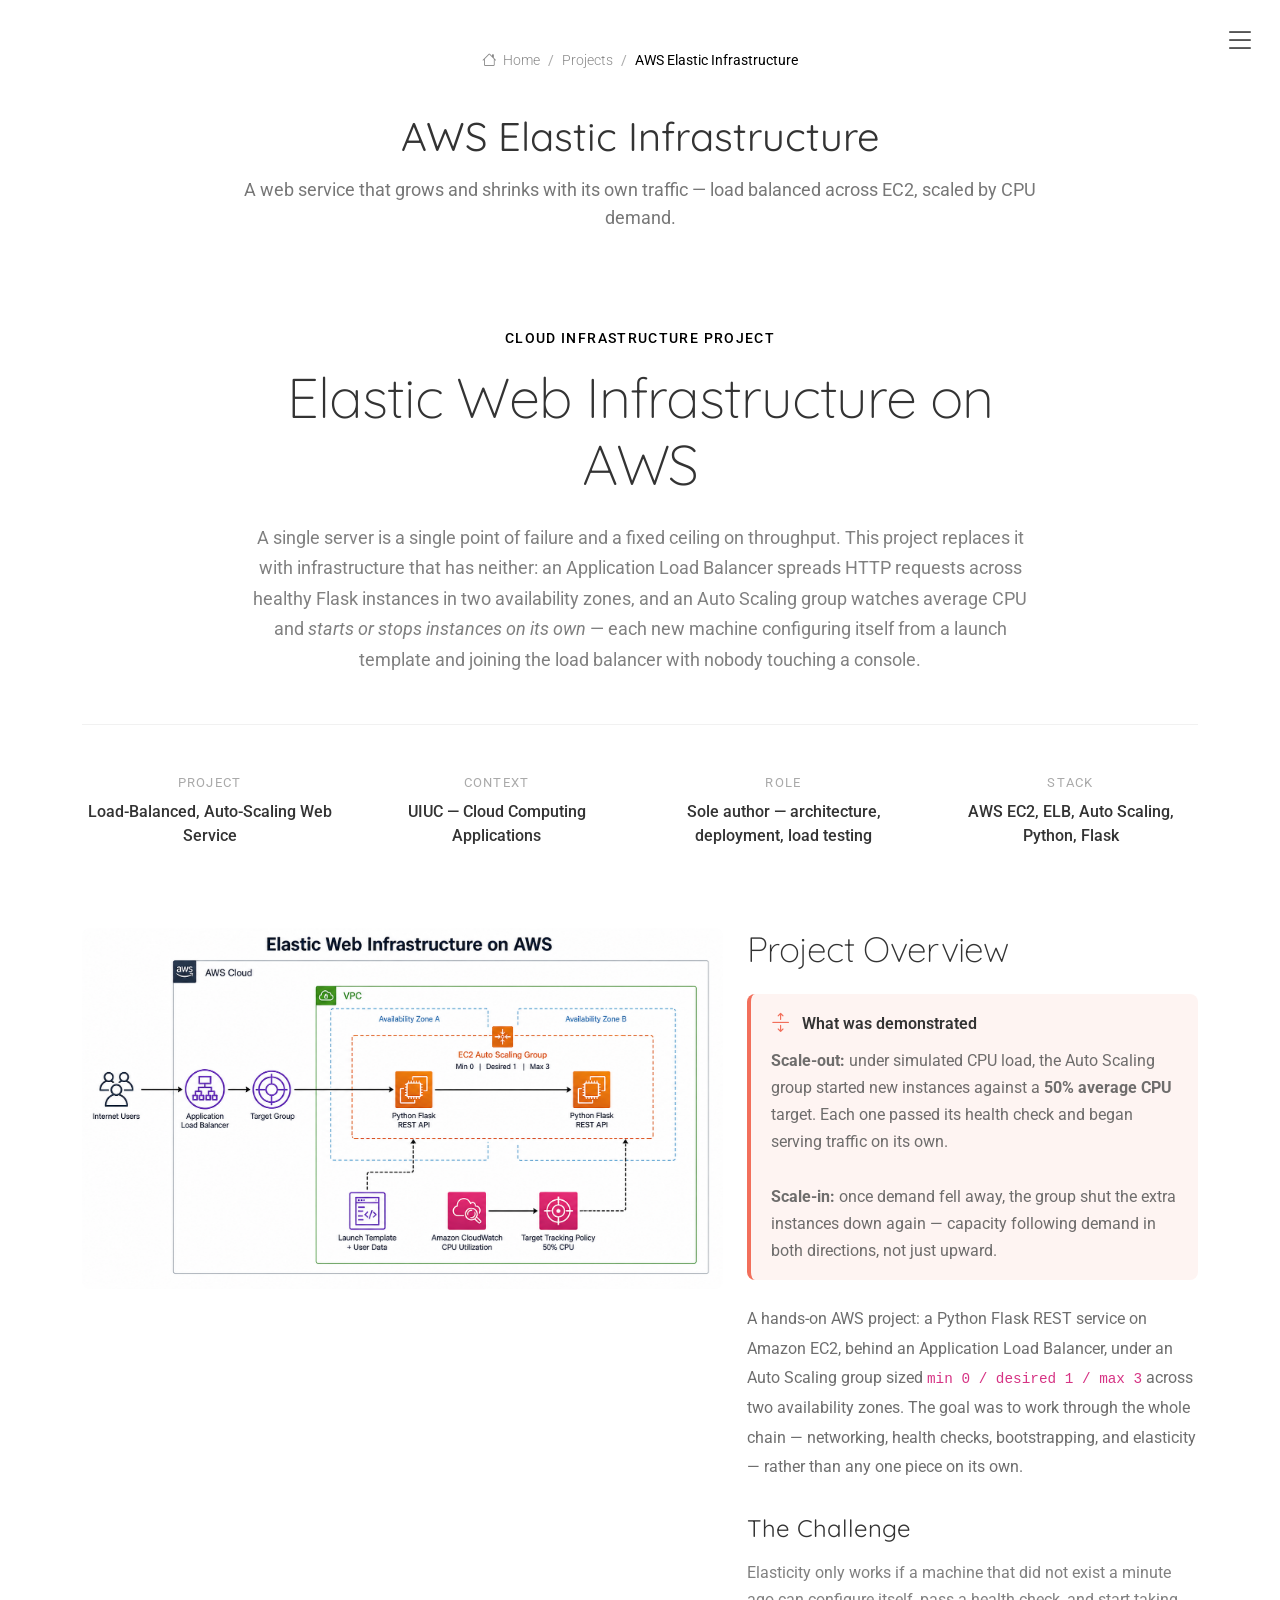
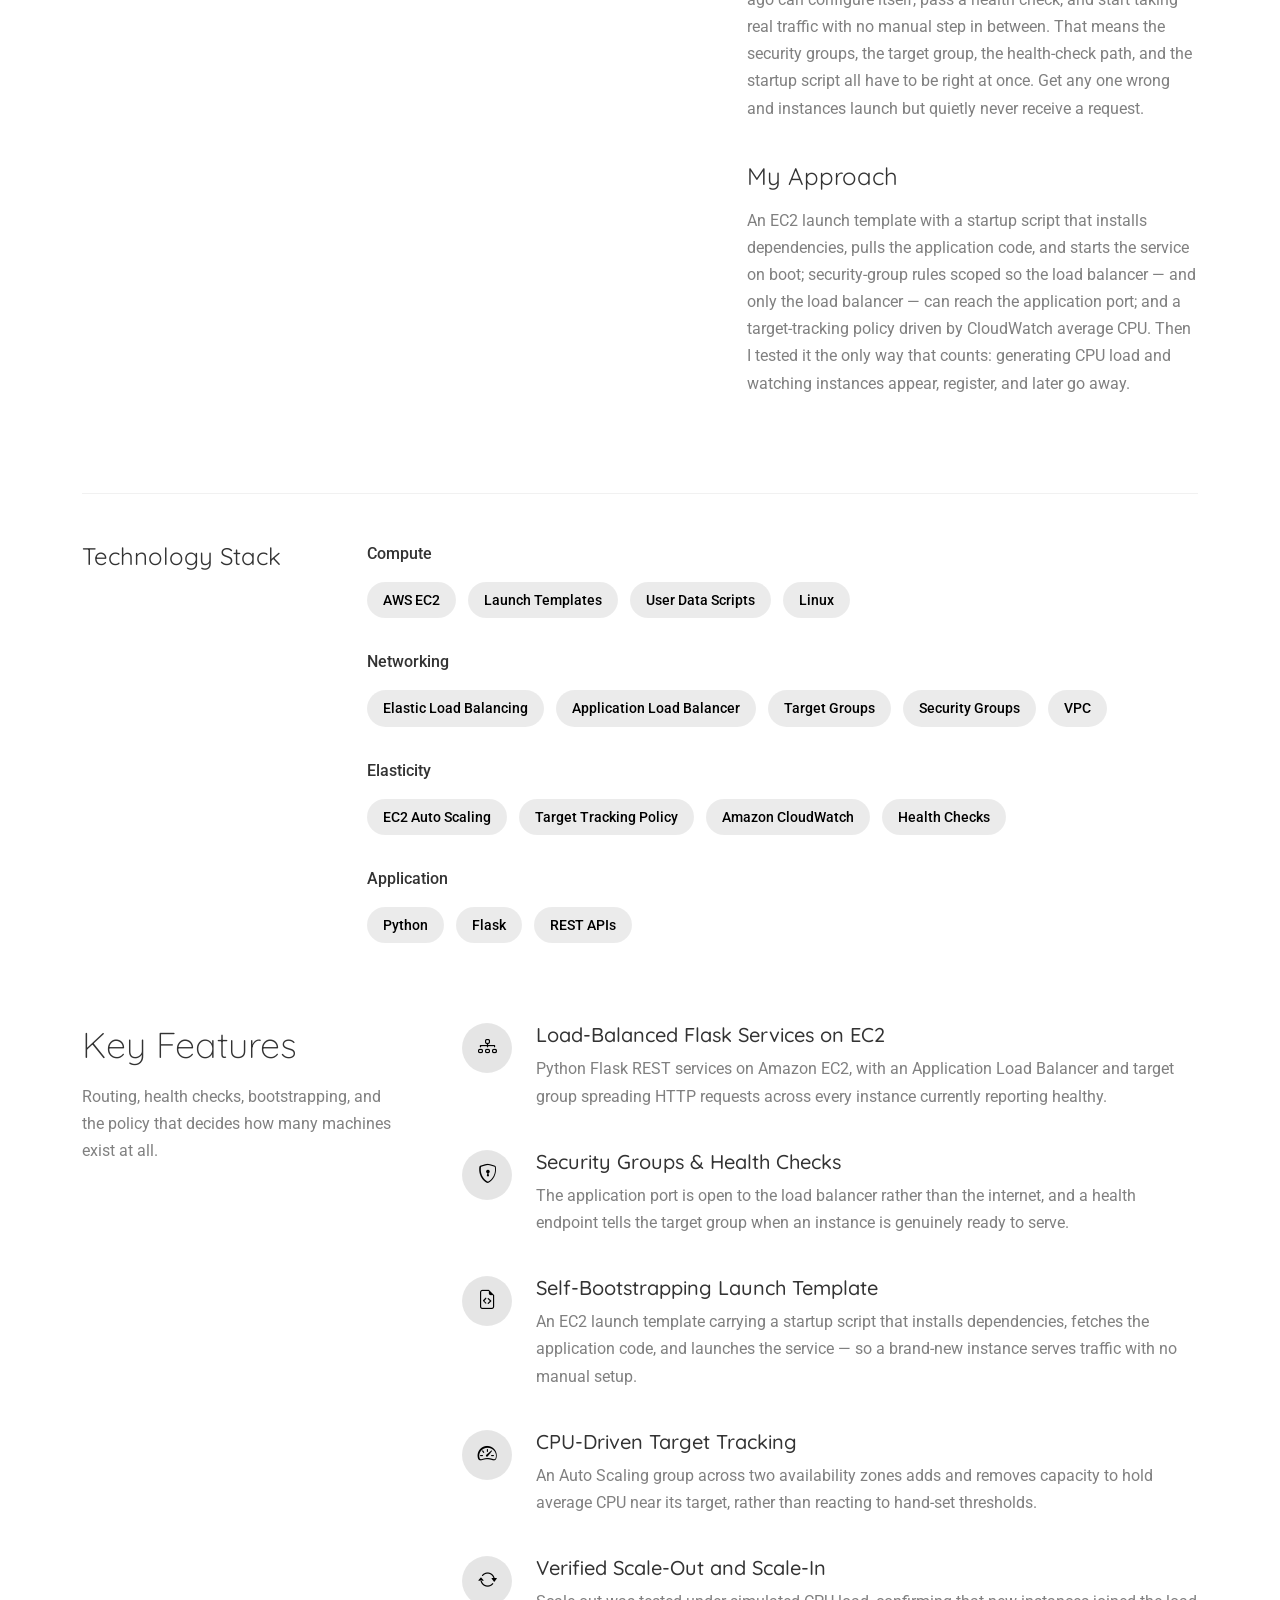
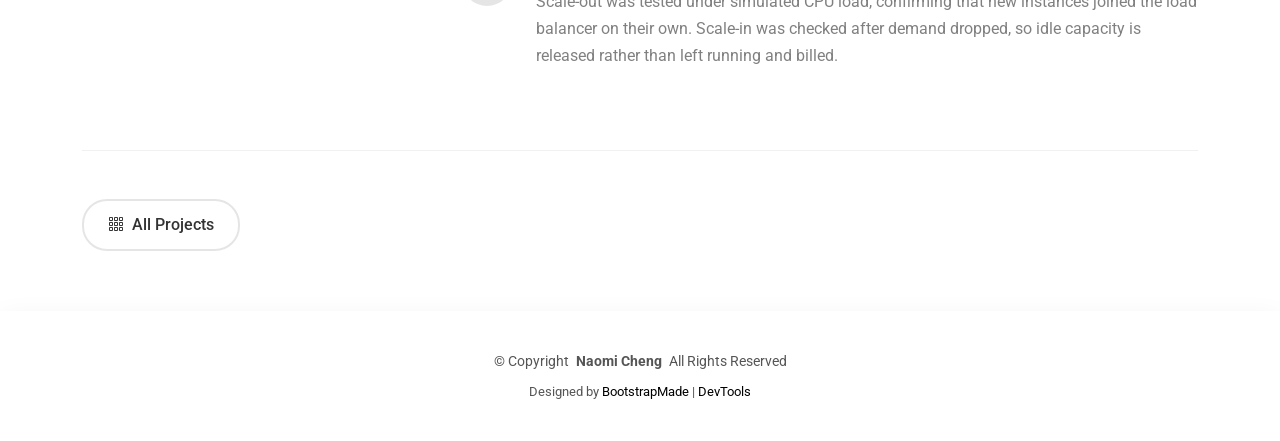
==== commit f0650037: "refined" ====
--- a/portfolio-details-aws.html
+++ b/portfolio-details-aws.html
@@ -9,7 +9,10 @@
   <meta name="keywords" content="AWS, EC2, Application Load Balancer, Auto Scaling, Launch Template, Flask, cloud infrastructure">
 
   <!-- Favicons -->
-  <link rel="icon" type="image/svg+xml" href="./feather2.svg">
+  <link rel="icon" type="image/svg+xml" href="/feather2.svg?v=3">
+  <link rel="icon" type="image/png" sizes="32x32" href="/favicon.ico?v=3">
+  <link rel="shortcut icon" href="/favicon.ico?v=3">
+  <link rel="apple-touch-icon" href="/apple-touch-icon.png?v=3">
 
   <!-- Fonts -->
   <link href="https://fonts.googleapis.com" rel="preconnect">
@@ -87,7 +90,7 @@
           <div class="hero-content" data-aos="fade-up">
             <div class="project-category">Cloud Infrastructure Project</div>
             <h1 class="project-title">Elastic Web Infrastructure on AWS</h1>
-            <p class="project-subtitle">A single server is a single point of failure and a fixed ceiling on throughput. This project replaces it with infrastructure that has neither: an Application Load Balancer spreads HTTP requests across healthy Flask instances in two availability zones, and an Auto Scaling group watches average CPU utilization and <em>provisions or terminates instances on its own</em> &mdash; each new machine bootstrapping itself from a launch template and joining the load balancer without anyone touching a console.</p>
+            <p class="project-subtitle">A single server is a single point of failure and a fixed ceiling on throughput. This project replaces it with infrastructure that has neither: an Application Load Balancer spreads HTTP requests across healthy Flask instances in two availability zones, and an Auto Scaling group watches average CPU and <em>starts or stops instances on its own</em> &mdash; each new machine configuring itself from a launch template and joining the load balancer with nobody touching a console.</p>
           </div>
 
           <div class="project-meta-grid" data-aos="fade-up" data-aos-delay="200">
@@ -131,21 +134,21 @@
                     What was demonstrated
                   </div>
                   <p style="margin: 0; line-height: 1.7; color: color-mix(in srgb, var(--default-color), transparent 15%);">
-                    <strong>Scale-out:</strong> under simulated CPU load, the Auto Scaling group provisioned new instances against a <strong>50% average CPU</strong> target and each one passed its health check and began serving load-balanced traffic automatically.<br><br>
-                    <strong>Scale-in:</strong> once demand fell away, the group terminated the surplus instances back toward its desired capacity &mdash; capacity tracking demand in both directions, not just upward.
+                    <strong>Scale-out:</strong> under simulated CPU load, the Auto Scaling group started new instances against a <strong>50% average CPU</strong> target. Each one passed its health check and began serving traffic on its own.<br><br>
+                    <strong>Scale-in:</strong> once demand fell away, the group shut the extra instances down again &mdash; capacity following demand in both directions, not just upward.
                   </p>
                 </div>
-                <p class="overview-text">Built as a hands-on AWS project: a Python Flask REST service deployed on Amazon EC2, fronted by an Application Load Balancer, and placed under an Auto Scaling group sized <code>min 0 / desired 1 / max 3</code> across two availability zones. The goal was to work through the whole chain end to end &mdash; networking, health checks, bootstrapping, and elasticity &mdash; rather than any one piece in isolation.</p>
+                <p class="overview-text">A hands-on AWS project: a Python Flask REST service on Amazon EC2, behind an Application Load Balancer, under an Auto Scaling group sized <code>min 0 / desired 1 / max 3</code> across two availability zones. The goal was to work through the whole chain &mdash; networking, health checks, bootstrapping, and elasticity &mdash; rather than any one piece on its own.</p>
 
                 <div class="challenge-solution">
                   <div class="challenge-block" data-aos="fade-up" data-aos-delay="100">
                     <h3>The Challenge</h3>
-                    <p>Elasticity only works if a machine that did not exist a minute ago can configure itself, pass a health check, and start taking real traffic with no manual step in between. Getting there means the security groups, the target group, the health-check path, and the startup script all have to be right at once &mdash; any one of them wrong and instances launch but silently never receive a request.</p>
+                    <p>Elasticity only works if a machine that did not exist a minute ago can configure itself, pass a health check, and start taking real traffic with no manual step in between. That means the security groups, the target group, the health-check path, and the startup script all have to be right at once. Get any one wrong and instances launch but quietly never receive a request.</p>
                   </div>
 
                   <div class="solution-block" data-aos="fade-up" data-aos-delay="200">
                     <h3>My Approach</h3>
-                    <p>An EC2 launch template with a user-data startup script that installs dependencies, pulls the application code, and starts the service on boot; security-group rules scoped so the load balancer &mdash; and only the load balancer &mdash; can reach the application port; and a target-tracking scaling policy driven by CloudWatch average CPU utilization. Then I verified it the only way that counts: generating CPU load and watching instances appear, register, and later drain away.</p>
+                    <p>An EC2 launch template with a startup script that installs dependencies, pulls the application code, and starts the service on boot; security-group rules scoped so the load balancer &mdash; and only the load balancer &mdash; can reach the application port; and a target-tracking policy driven by CloudWatch average CPU. Then I tested it the only way that counts: generating CPU load and watching instances appear, register, and later go away.</p>
                   </div>
                 </div>
               </div>
@@ -206,7 +209,7 @@
             <div class="col-lg-4">
               <div class="features-intro">
                 <h3>Key Features</h3>
-                <p>Every layer between an incoming request and the process that answers it &mdash; routing, health, bootstrapping, and the policy that decides how many machines exist at all.</p>
+                <p>Routing, health checks, bootstrapping, and the policy that decides how many machines exist at all.</p>
               </div>
             </div>
             <div class="col-lg-8">
@@ -217,7 +220,7 @@
                   </div>
                   <div class="feature-content">
                     <h4>Load-Balanced Flask Services on EC2</h4>
-                    <p>Python Flask REST services developed and deployed on Amazon EC2, with an Application Load Balancer and target group distributing incoming HTTP requests across every instance currently reporting healthy.</p>
+                    <p>Python Flask REST services on Amazon EC2, with an Application Load Balancer and target group spreading HTTP requests across every instance currently reporting healthy.</p>
                   </div>
                 </div>
                 <div class="feature-row" data-aos="fade-up" data-aos-delay="200">
@@ -226,7 +229,7 @@
                   </div>
                   <div class="feature-content">
                     <h4>Security Groups &amp; Health Checks</h4>
-                    <p>Security-group and health-check rules written so the load balancer can reach the application safely and reliably &mdash; the application port open to the balancer rather than the open internet, and an endpoint that tells the target group when an instance is genuinely ready.</p>
+                    <p>The application port is open to the load balancer rather than the internet, and a health endpoint tells the target group when an instance is genuinely ready to serve.</p>
                   </div>
                 </div>
                 <div class="feature-row" data-aos="fade-up" data-aos-delay="250">
@@ -235,7 +238,7 @@
                   </div>
                   <div class="feature-content">
                     <h4>Self-Bootstrapping Launch Template</h4>
-                    <p>An EC2 launch template carrying a startup script that installs dependencies, retrieves the application code, and launches the service &mdash; so a newly provisioned instance is serving traffic without any manual configuration.</p>
+                    <p>An EC2 launch template carrying a startup script that installs dependencies, fetches the application code, and launches the service &mdash; so a brand-new instance serves traffic with no manual setup.</p>
                   </div>
                 </div>
                 <div class="feature-row" data-aos="fade-up" data-aos-delay="300">
@@ -244,7 +247,7 @@
                   </div>
                   <div class="feature-content">
                     <h4>CPU-Driven Target Tracking</h4>
-                    <p>An Auto Scaling group with a target-tracking policy on average CPU utilization, spanning two availability zones, which adds and removes capacity to hold the metric near its target instead of reacting to hand-set thresholds.</p>
+                    <p>An Auto Scaling group across two availability zones adds and removes capacity to hold average CPU near its target, rather than reacting to hand-set thresholds.</p>
                   </div>
                 </div>
                 <div class="feature-row" data-aos="fade-up" data-aos-delay="350">
@@ -253,7 +256,7 @@
                   </div>
                   <div class="feature-content">
                     <h4>Verified Scale-Out and Scale-In</h4>
-                    <p>Scale-out tested under simulated CPU load, confirming that newly created instances automatically joined the load balancer; scale-in validated after demand decreased, so idle capacity is released rather than left running and billed.</p>
+                    <p>Scale-out was tested under simulated CPU load, confirming that new instances joined the load balancer on their own. Scale-in was checked after demand dropped, so idle capacity is released rather than left running and billed.</p>
                   </div>
                 </div>
               </div>
--- a/assets/css/main.css
+++ b/assets/css/main.css
@@ -2099,7 +2099,38 @@
 --------------------------------------------------------------*/
 .portfolio .portfolio-filters-wrapper {
   text-align: center;
-  margin-bottom: 80px;
+  margin-bottom: 40px;
+}
+
+.portfolio .portfolio-summary {
+  max-width: 820px;
+  margin: 0 auto 60px;
+  text-align: center;
+}
+
+.portfolio .portfolio-summary-text {
+  display: none;
+  margin: 0;
+  font-size: 15px;
+  line-height: 1.8;
+  color: color-mix(in srgb, var(--default-color), transparent 25%);
+}
+
+.portfolio .portfolio-summary-text.summary-active {
+  display: block;
+  animation: portfolio-summary-fade 0.4s ease-out;
+}
+
+@keyframes portfolio-summary-fade {
+  from {
+    opacity: 0;
+    transform: translateY(6px);
+  }
+
+  to {
+    opacity: 1;
+    transform: none;
+  }
 }
 
 .portfolio .portfolio-filters {
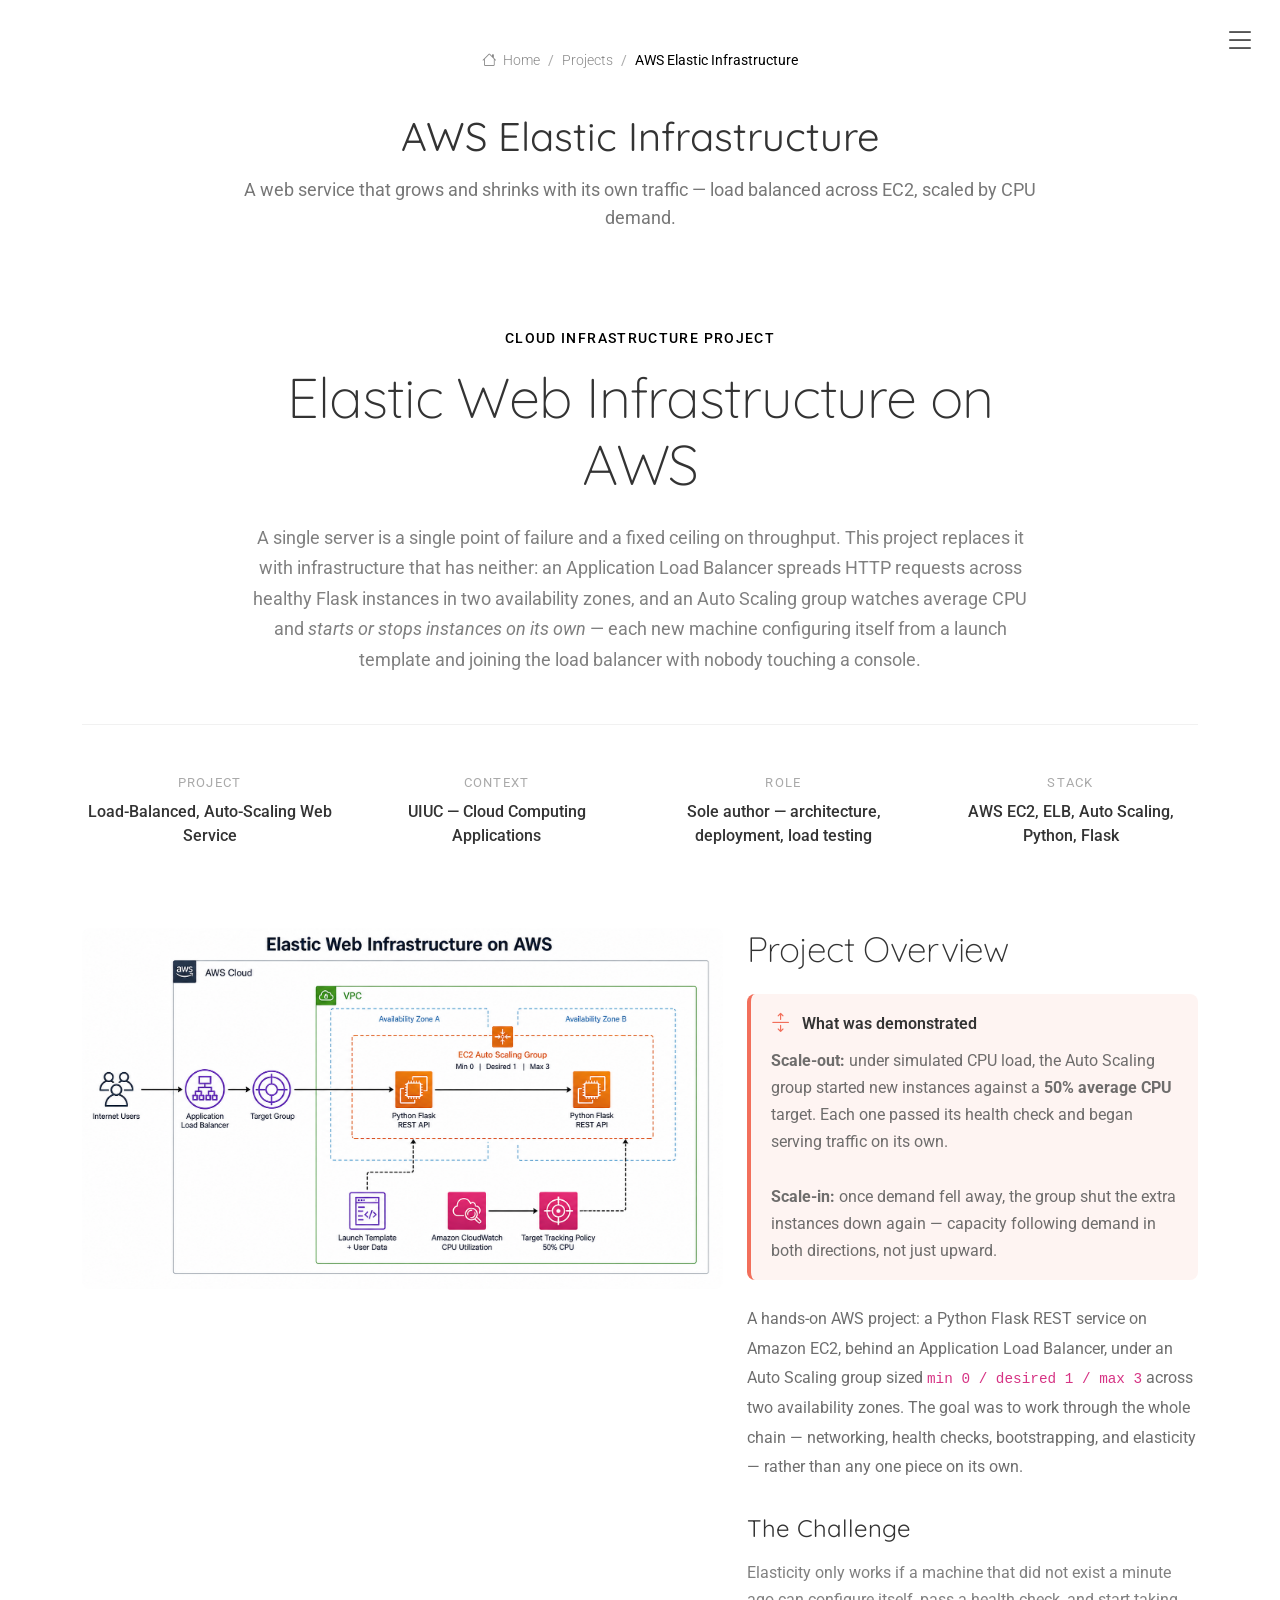
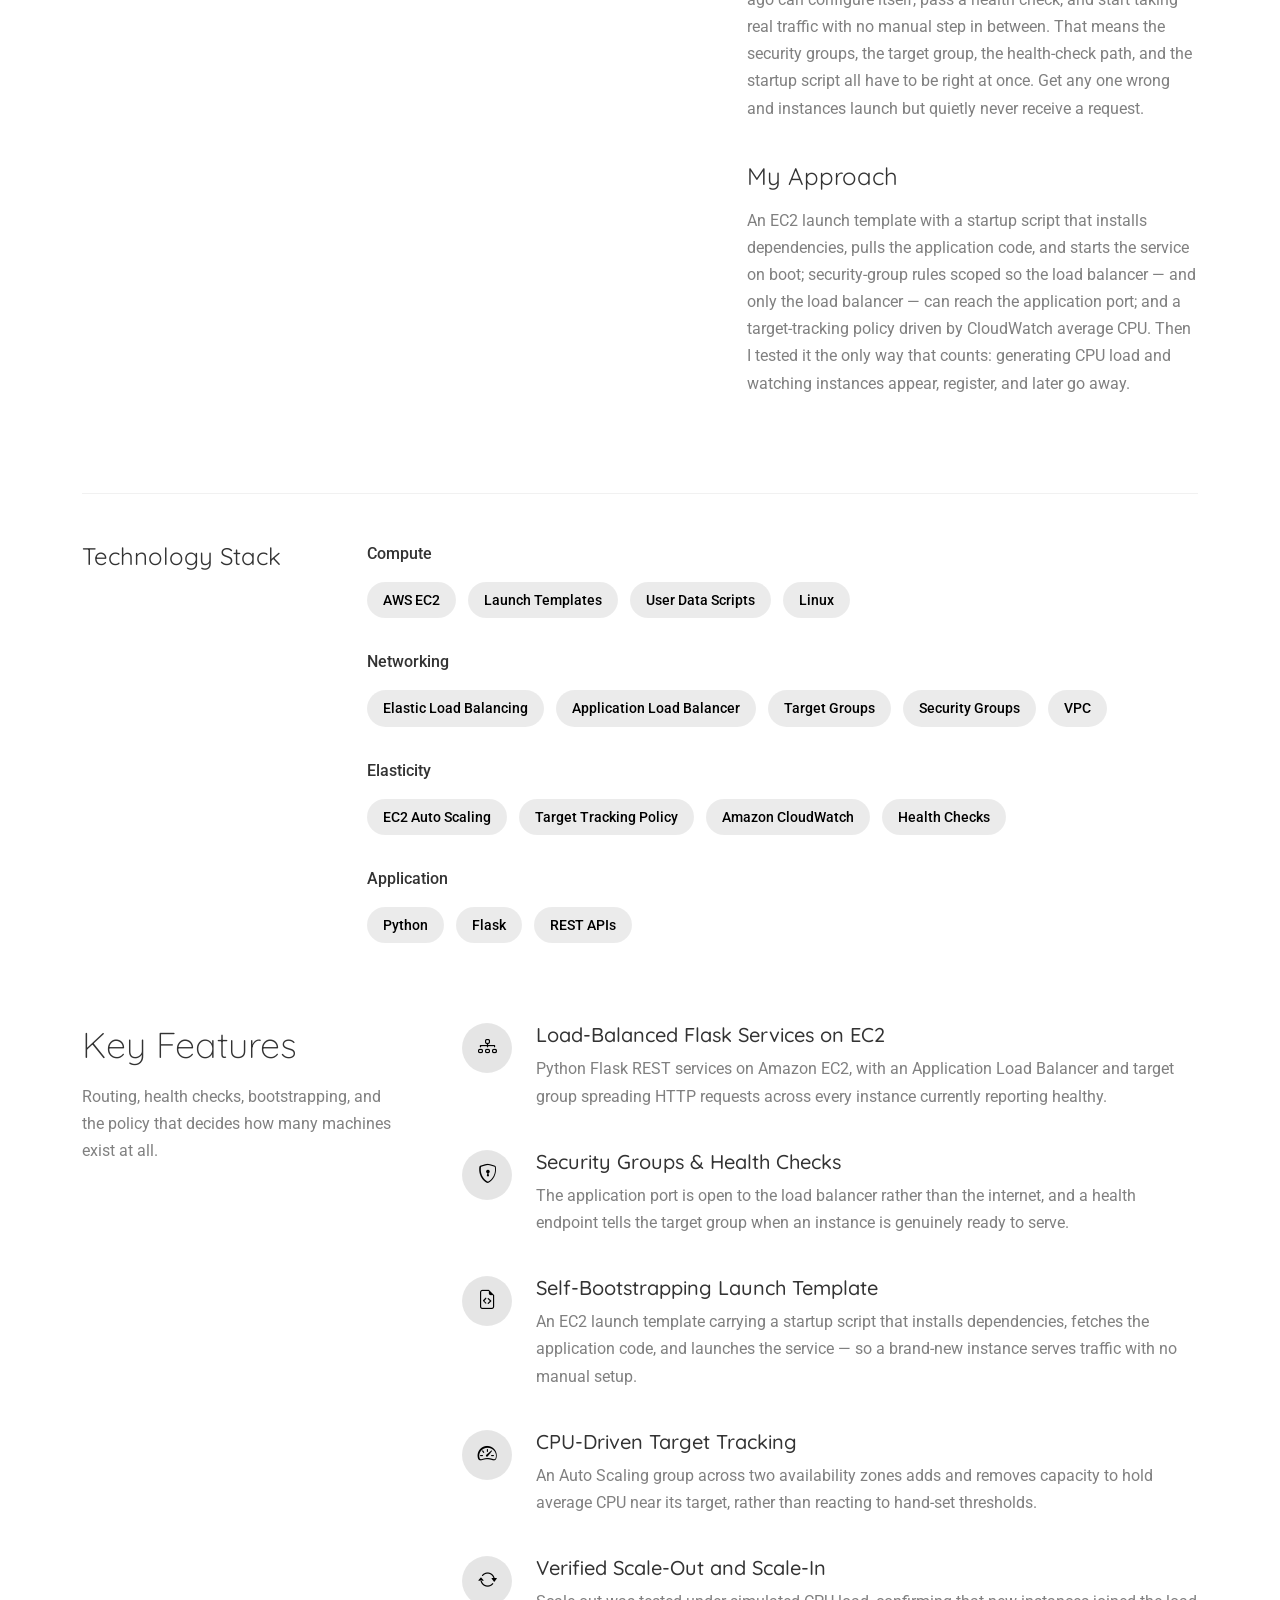
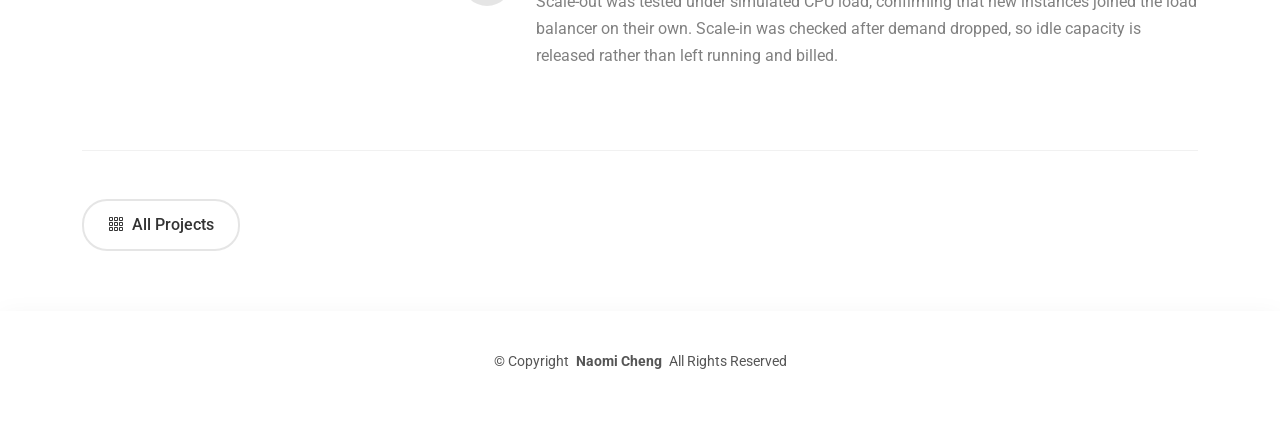
==== commit 4032d0da: "Trim detail-page nav to About/Resume/Portfolio, drop BootstrapMade footer credit Co-Authored-By: Cla" ====
--- a/portfolio-details-aws.html
+++ b/portfolio-details-aws.html
@@ -49,11 +49,9 @@
 
       <nav id="navmenu" class="navmenu">
         <ul>
-          <li><a href="index.html#hero">Home</a></li>
           <li><a href="index.html#about">About</a></li>
           <li><a href="index.html#resume">Resume</a></li>
           <li><a href="index.html#portfolio">Portfolio</a></li>
-          <li><a href="index.html#contact">Contact</a></li>
         </ul>
         <i class="mobile-nav-toggle d-xl-none bi bi-list"></i>
       </nav>
@@ -286,11 +284,6 @@
         <p>© <span>Copyright</span> <strong class="px-1 sitename">Naomi Cheng</strong> <span>All Rights Reserved</span></p>
       </div>
       <div class="credits">
-        <!-- All the links in the footer should remain intact. -->
-        <!-- You can delete the links only if you've purchased the pro version. -->
-        <!-- Licensing information: https://bootstrapmade.com/license/ -->
-        <!-- Purchase the pro version with working PHP/AJAX contact form: [buy-url] -->
-        Designed by <a href="https://bootstrapmade.com/">BootstrapMade</a> | <a href="https://bootstrapmade.com/tools/">DevTools</a>
       </div>
     </div>
 
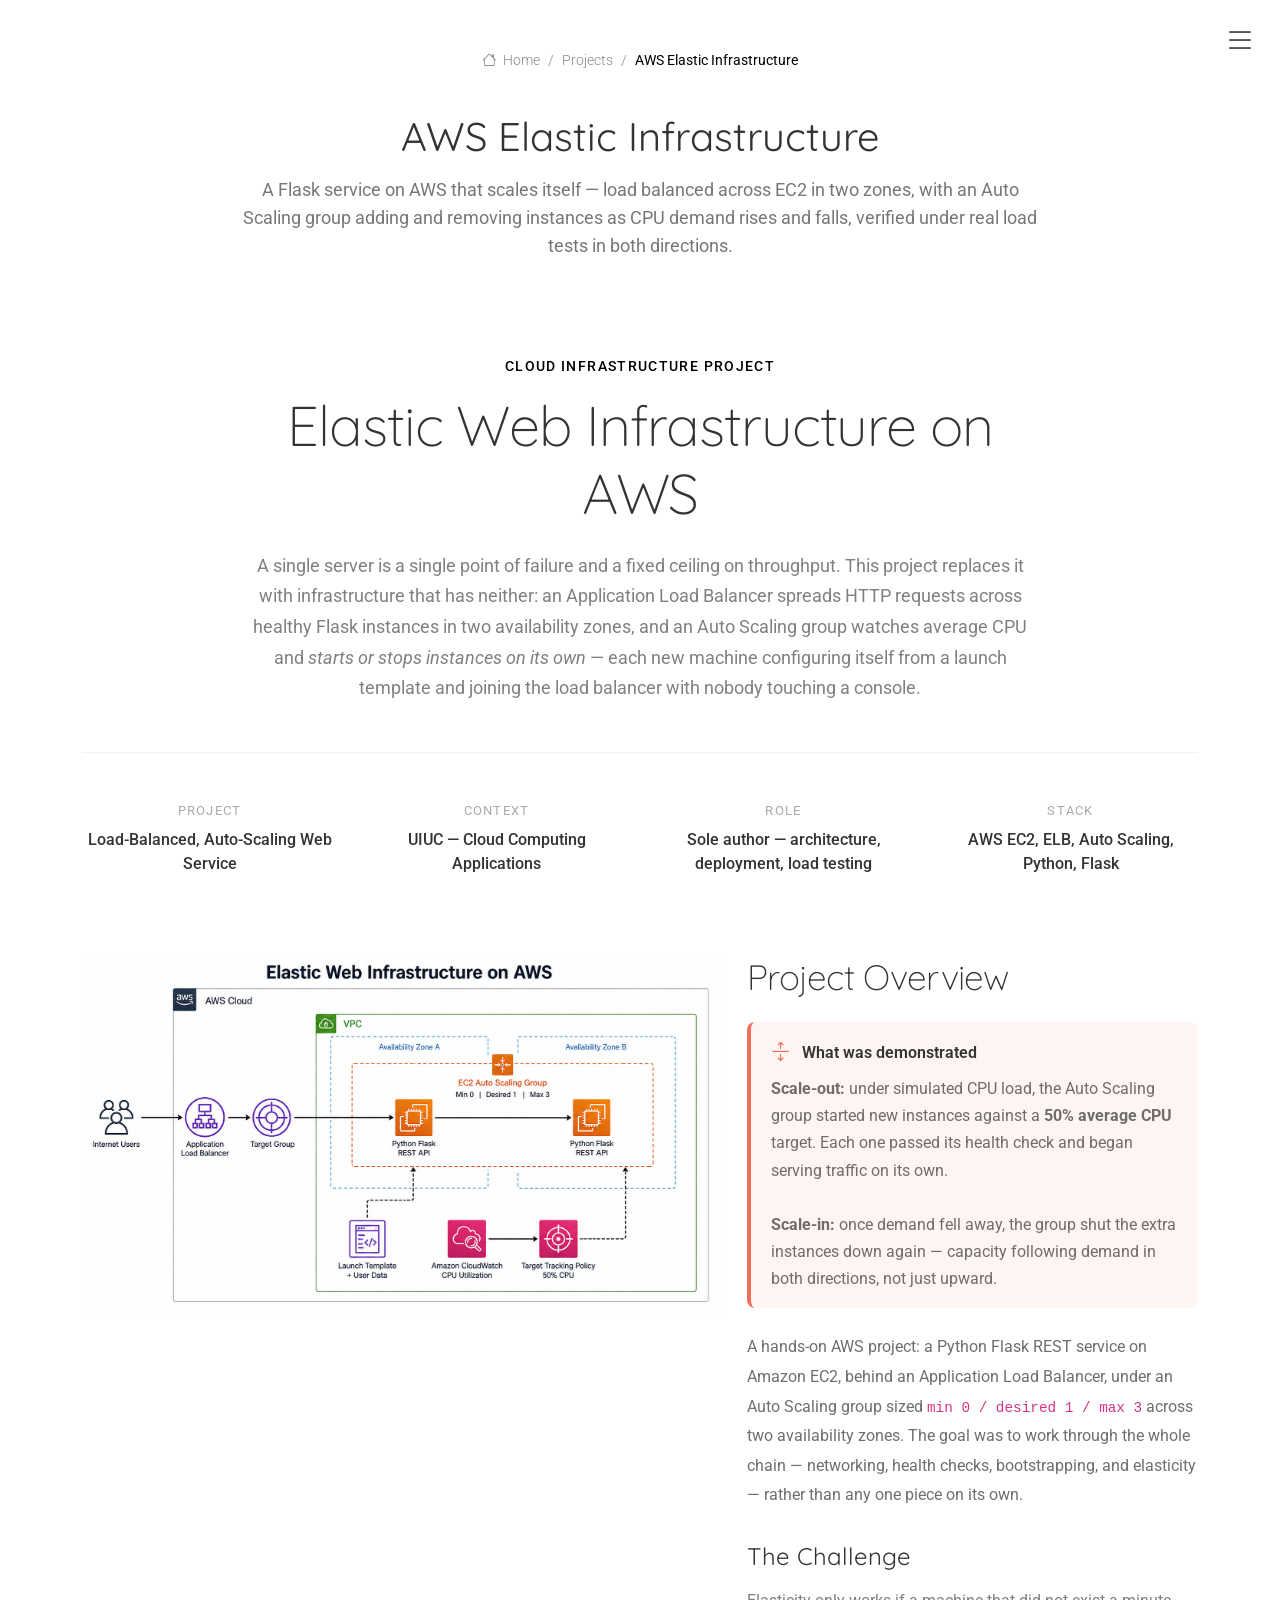
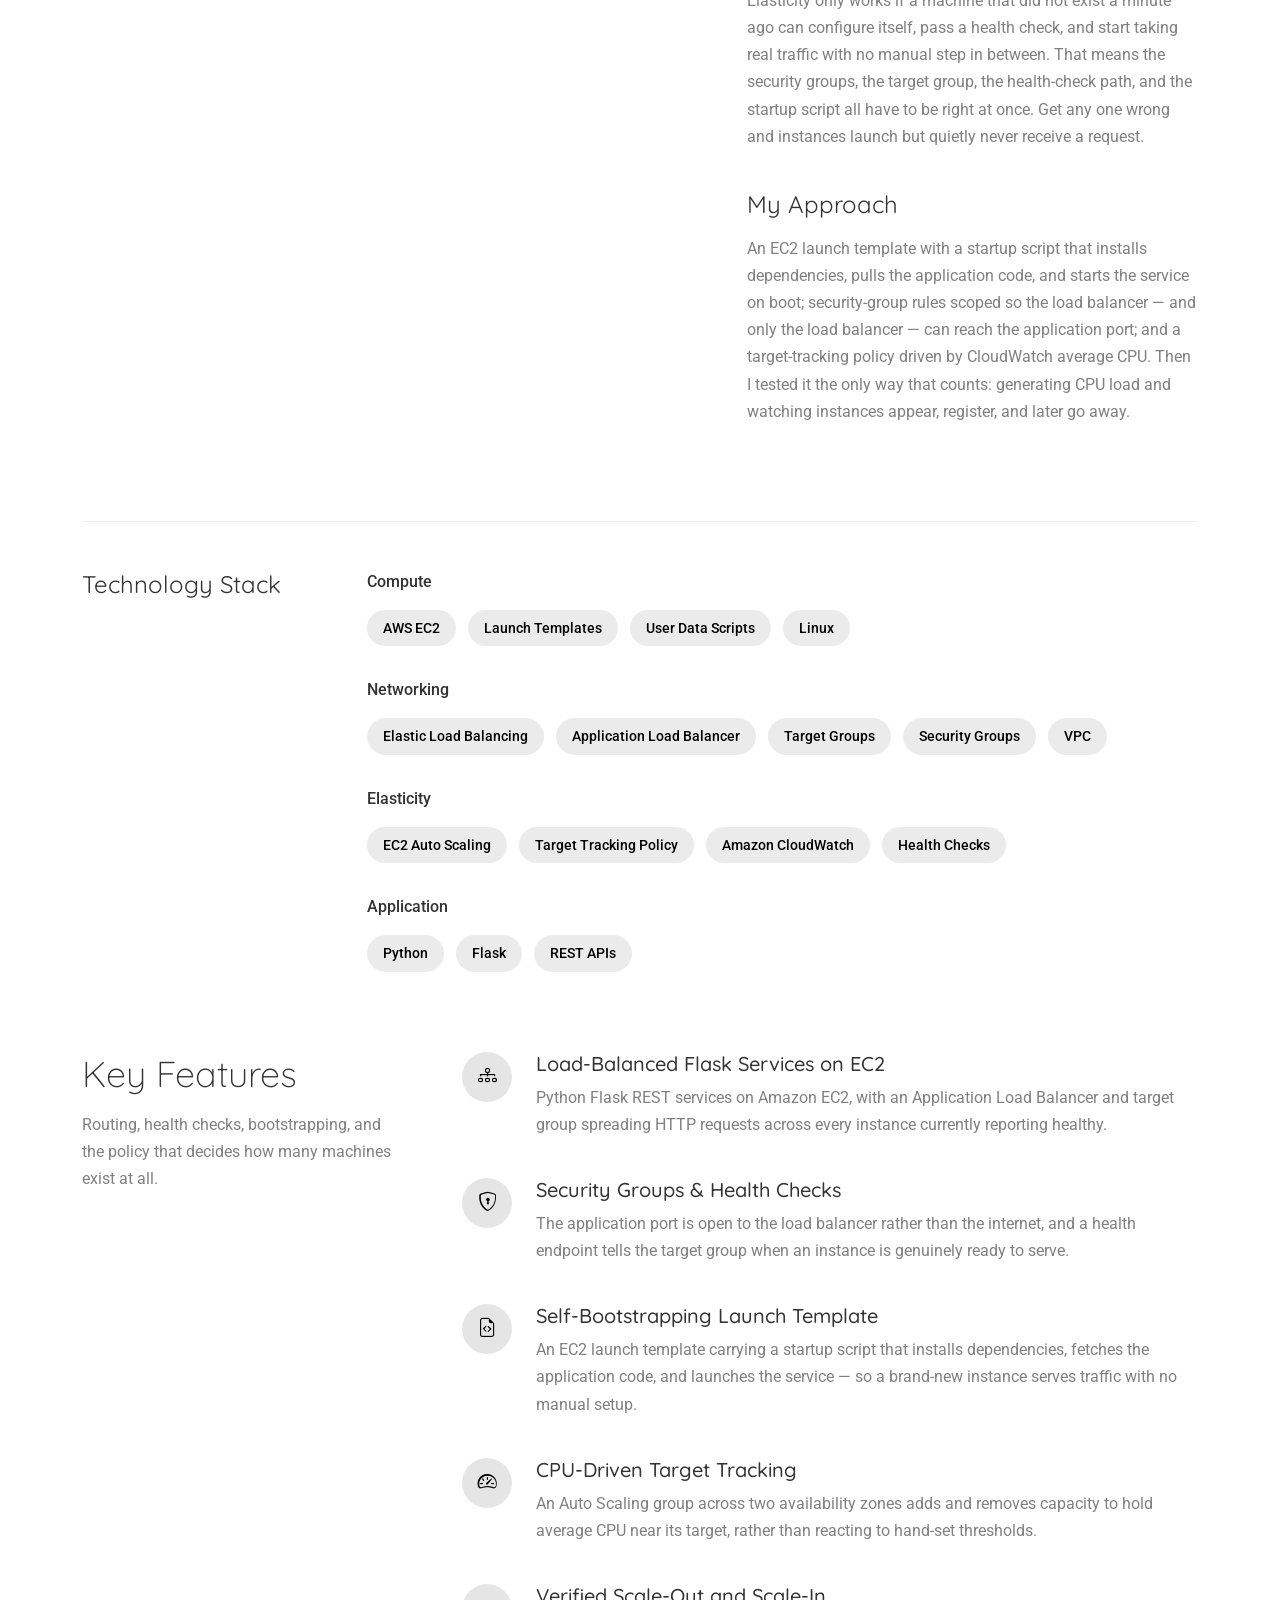
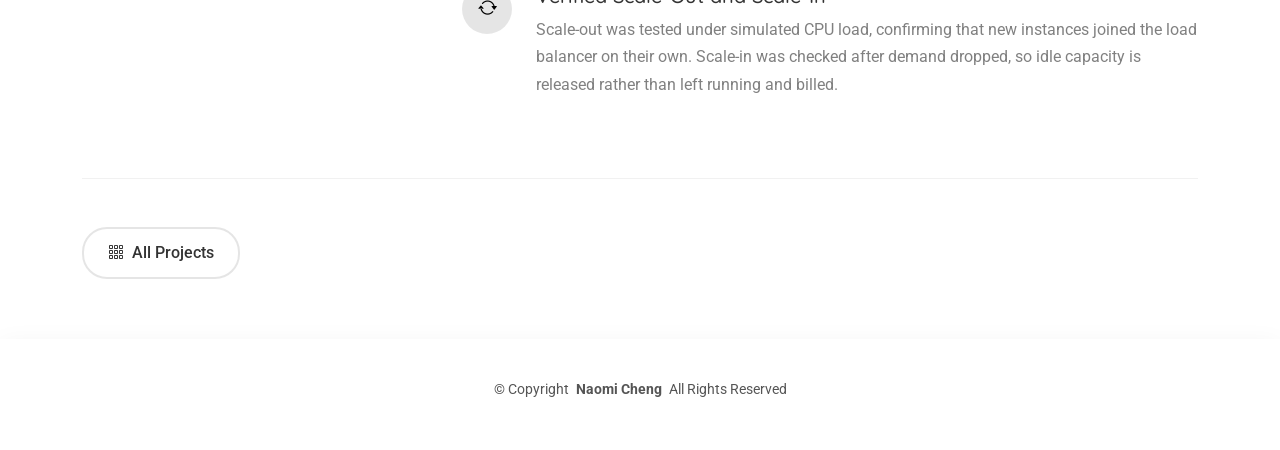
==== commit 38b69b87: "Add what/how/impact to each project's brief description Co-Authored-By: Claude Opus 5 (1M context) <" ====
--- a/portfolio-details-aws.html
+++ b/portfolio-details-aws.html
@@ -75,7 +75,7 @@
 
       <div class="title-wrapper">
         <h1>AWS Elastic Infrastructure</h1>
-        <p>A web service that grows and shrinks with its own traffic &mdash; load balanced across EC2, scaled by CPU demand.</p>
+        <p>A Flask service on AWS that scales itself &mdash; load balanced across EC2 in two zones, with an Auto Scaling group adding and removing instances as CPU demand rises and falls, verified under real load tests in both directions.</p>
       </div>
     </div><!-- End Page Title -->
 
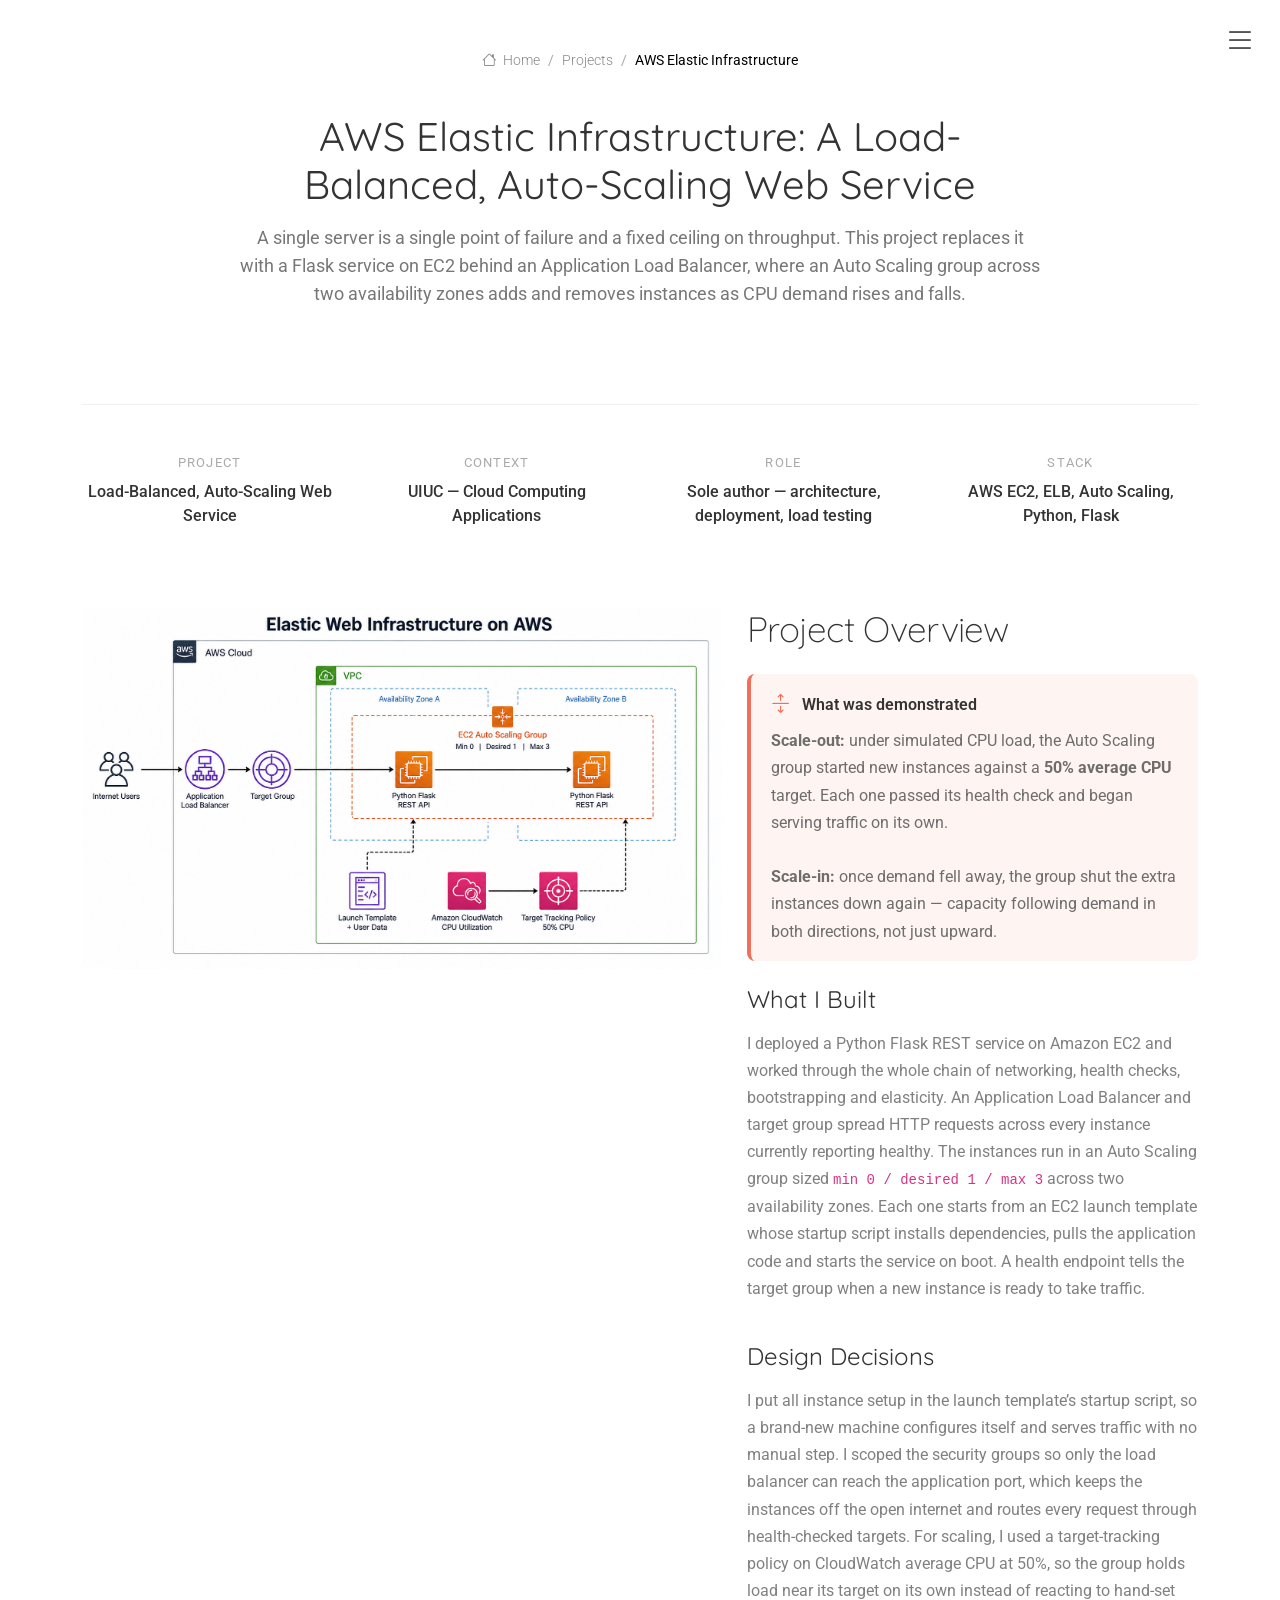
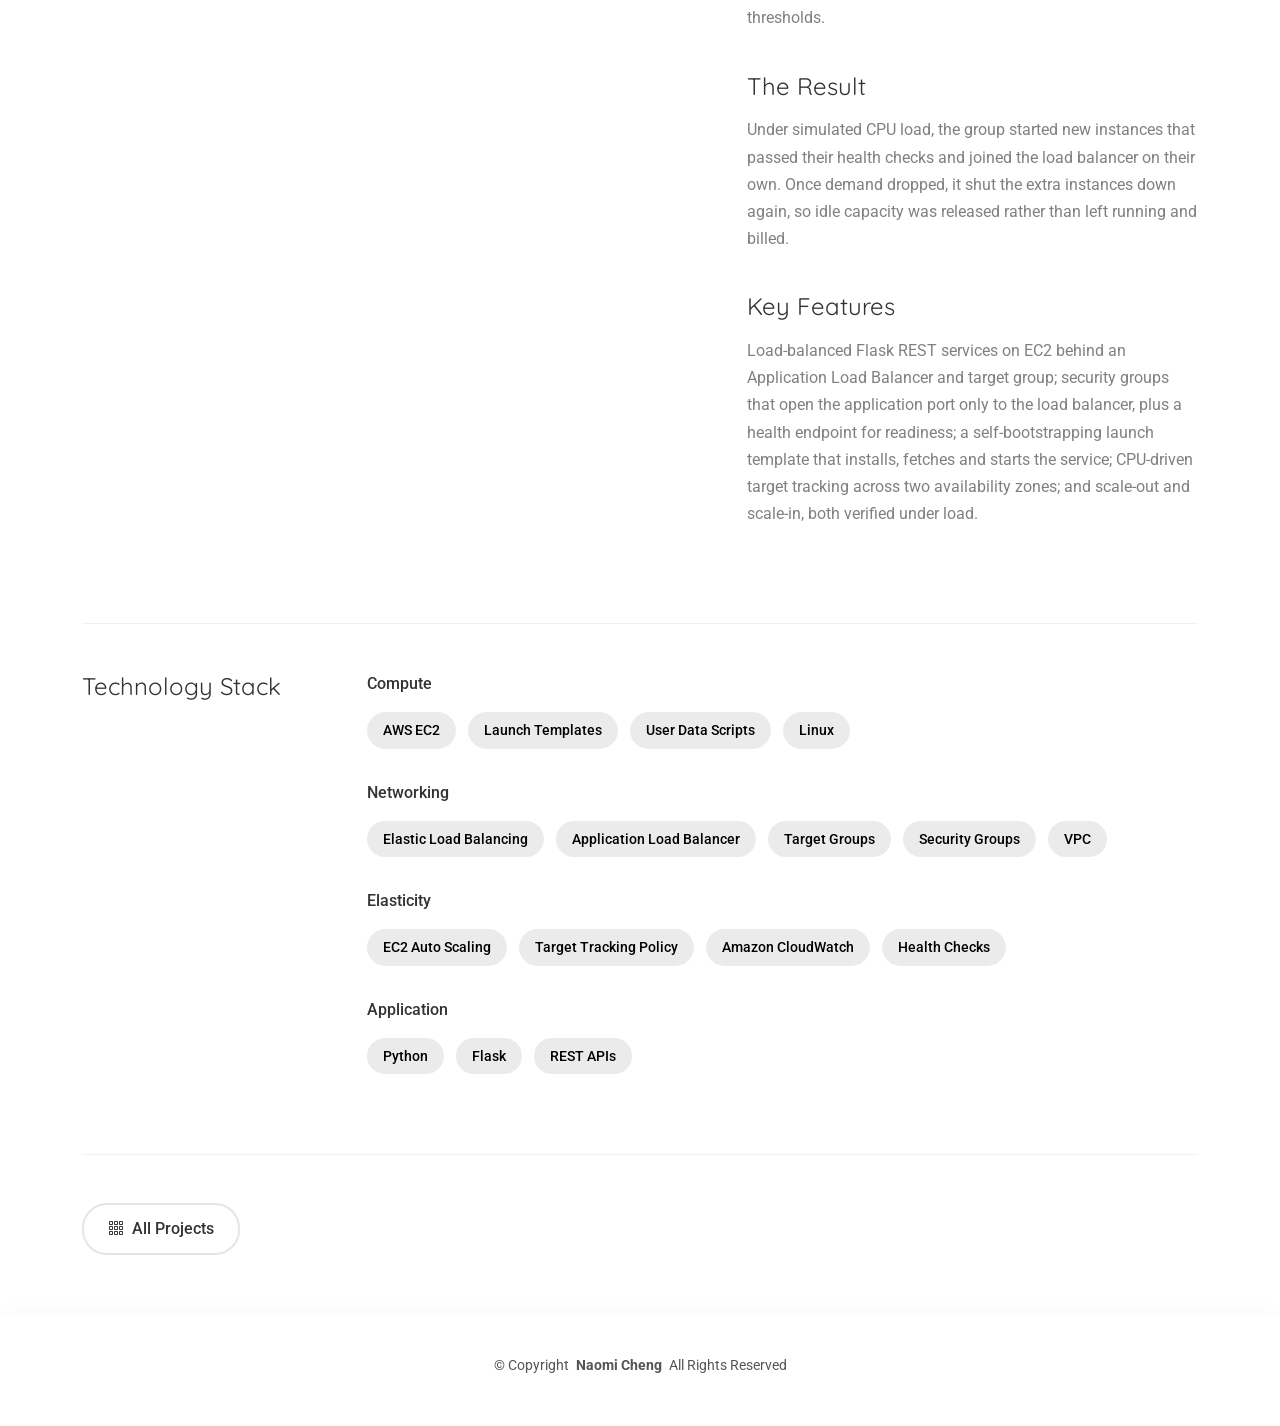
==== commit bbb18c8a: "Restructure all project detail pages to follow the ExamFlux template One title with a problem-focuse" ====
--- a/portfolio-details-aws.html
+++ b/portfolio-details-aws.html
@@ -74,8 +74,8 @@
       </div>
 
       <div class="title-wrapper">
-        <h1>AWS Elastic Infrastructure</h1>
-        <p>A Flask service on AWS that scales itself &mdash; load balanced across EC2 in two zones, with an Auto Scaling group adding and removing instances as CPU demand rises and falls, verified under real load tests in both directions.</p>
+        <h1>AWS Elastic Infrastructure: A Load-Balanced, Auto-Scaling Web Service</h1>
+        <p>A single server is a single point of failure and a fixed ceiling on throughput. This project replaces it with a Flask service on EC2 behind an Application Load Balancer, where an Auto Scaling group across two availability zones adds and removes instances as CPU demand rises and falls.</p>
       </div>
     </div><!-- End Page Title -->
 
@@ -85,12 +85,6 @@
       <div class="container" data-aos="fade-up" data-aos-delay="100">
 
         <div class="project-hero">
-          <div class="hero-content" data-aos="fade-up">
-            <div class="project-category">Cloud Infrastructure Project</div>
-            <h1 class="project-title">Elastic Web Infrastructure on AWS</h1>
-            <p class="project-subtitle">A single server is a single point of failure and a fixed ceiling on throughput. This project replaces it with infrastructure that has neither: an Application Load Balancer spreads HTTP requests across healthy Flask instances in two availability zones, and an Auto Scaling group watches average CPU and <em>starts or stops instances on its own</em> &mdash; each new machine configuring itself from a launch template and joining the load balancer with nobody touching a console.</p>
-          </div>
-
           <div class="project-meta-grid" data-aos="fade-up" data-aos-delay="200">
             <div class="meta-column">
               <div class="meta-label">Project</div>
@@ -136,17 +130,25 @@
                     <strong>Scale-in:</strong> once demand fell away, the group shut the extra instances down again &mdash; capacity following demand in both directions, not just upward.
                   </p>
                 </div>
-                <p class="overview-text">A hands-on AWS project: a Python Flask REST service on Amazon EC2, behind an Application Load Balancer, under an Auto Scaling group sized <code>min 0 / desired 1 / max 3</code> across two availability zones. The goal was to work through the whole chain &mdash; networking, health checks, bootstrapping, and elasticity &mdash; rather than any one piece on its own.</p>
-
                 <div class="challenge-solution">
-                  <div class="challenge-block" data-aos="fade-up" data-aos-delay="100">
-                    <h3>The Challenge</h3>
-                    <p>Elasticity only works if a machine that did not exist a minute ago can configure itself, pass a health check, and start taking real traffic with no manual step in between. That means the security groups, the target group, the health-check path, and the startup script all have to be right at once. Get any one wrong and instances launch but quietly never receive a request.</p>
-                  </div>
-
-                  <div class="solution-block" data-aos="fade-up" data-aos-delay="200">
-                    <h3>My Approach</h3>
-                    <p>An EC2 launch template with a startup script that installs dependencies, pulls the application code, and starts the service on boot; security-group rules scoped so the load balancer &mdash; and only the load balancer &mdash; can reach the application port; and a target-tracking policy driven by CloudWatch average CPU. Then I tested it the only way that counts: generating CPU load and watching instances appear, register, and later go away.</p>
+                  <div class="solution-block" data-aos="fade-up" data-aos-delay="100">
+                    <h3>What I Built</h3>
+                    <p>I deployed a Python Flask REST service on Amazon EC2 and worked through the whole chain of networking, health checks, bootstrapping and elasticity. An Application Load Balancer and target group spread HTTP requests across every instance currently reporting healthy. The instances run in an Auto Scaling group sized <code>min 0 / desired 1 / max 3</code> across two availability zones. Each one starts from an EC2 launch template whose startup script installs dependencies, pulls the application code and starts the service on boot. A health endpoint tells the target group when a new instance is ready to take traffic.</p>
+                  </div>
+
+                  <div class="solution-block" data-aos="fade-up" data-aos-delay="150">
+                    <h3>Design Decisions</h3>
+                    <p>I put all instance setup in the launch template&rsquo;s startup script, so a brand-new machine configures itself and serves traffic with no manual step. I scoped the security groups so only the load balancer can reach the application port, which keeps the instances off the open internet and routes every request through health-checked targets. For scaling, I used a target-tracking policy on CloudWatch average CPU at 50%, so the group holds load near its target on its own instead of reacting to hand-set thresholds.</p>
+                  </div>
+
+                  <div class="solution-block" data-aos="fade-up" data-aos-delay="250">
+                    <h3>The Result</h3>
+                    <p>Under simulated CPU load, the group started new instances that passed their health checks and joined the load balancer on their own. Once demand dropped, it shut the extra instances down again, so idle capacity was released rather than left running and billed.</p>
+                  </div>
+
+                  <div class="solution-block" data-aos="fade-up" data-aos-delay="300">
+                    <h3>Key Features</h3>
+                    <p>Load-balanced Flask REST services on EC2 behind an Application Load Balancer and target group; security groups that open the application port only to the load balancer, plus a health endpoint for readiness; a self-bootstrapping launch template that installs, fetches and starts the service; CPU-driven target tracking across two availability zones; and scale-out and scale-in, both verified under load.</p>
                   </div>
                 </div>
               </div>
@@ -195,66 +197,6 @@
                     <span class="tech-item">Python</span>
                     <span class="tech-item">Flask</span>
                     <span class="tech-item">REST APIs</span>
-                  </div>
-                </div>
-              </div>
-            </div>
-          </div>
-        </div>
-
-        <div class="key-features-section" data-aos="fade-up" data-aos-delay="100">
-          <div class="row">
-            <div class="col-lg-4">
-              <div class="features-intro">
-                <h3>Key Features</h3>
-                <p>Routing, health checks, bootstrapping, and the policy that decides how many machines exist at all.</p>
-              </div>
-            </div>
-            <div class="col-lg-8">
-              <div class="features-list">
-                <div class="feature-row" data-aos="fade-up" data-aos-delay="150">
-                  <div class="feature-icon">
-                    <i class="bi bi-diagram-3"></i>
-                  </div>
-                  <div class="feature-content">
-                    <h4>Load-Balanced Flask Services on EC2</h4>
-                    <p>Python Flask REST services on Amazon EC2, with an Application Load Balancer and target group spreading HTTP requests across every instance currently reporting healthy.</p>
-                  </div>
-                </div>
-                <div class="feature-row" data-aos="fade-up" data-aos-delay="200">
-                  <div class="feature-icon">
-                    <i class="bi bi-shield-lock"></i>
-                  </div>
-                  <div class="feature-content">
-                    <h4>Security Groups &amp; Health Checks</h4>
-                    <p>The application port is open to the load balancer rather than the internet, and a health endpoint tells the target group when an instance is genuinely ready to serve.</p>
-                  </div>
-                </div>
-                <div class="feature-row" data-aos="fade-up" data-aos-delay="250">
-                  <div class="feature-icon">
-                    <i class="bi bi-file-earmark-code"></i>
-                  </div>
-                  <div class="feature-content">
-                    <h4>Self-Bootstrapping Launch Template</h4>
-                    <p>An EC2 launch template carrying a startup script that installs dependencies, fetches the application code, and launches the service &mdash; so a brand-new instance serves traffic with no manual setup.</p>
-                  </div>
-                </div>
-                <div class="feature-row" data-aos="fade-up" data-aos-delay="300">
-                  <div class="feature-icon">
-                    <i class="bi bi-speedometer2"></i>
-                  </div>
-                  <div class="feature-content">
-                    <h4>CPU-Driven Target Tracking</h4>
-                    <p>An Auto Scaling group across two availability zones adds and removes capacity to hold average CPU near its target, rather than reacting to hand-set thresholds.</p>
-                  </div>
-                </div>
-                <div class="feature-row" data-aos="fade-up" data-aos-delay="350">
-                  <div class="feature-icon">
-                    <i class="bi bi-arrow-repeat"></i>
-                  </div>
-                  <div class="feature-content">
-                    <h4>Verified Scale-Out and Scale-In</h4>
-                    <p>Scale-out was tested under simulated CPU load, confirming that new instances joined the load balancer on their own. Scale-in was checked after demand dropped, so idle capacity is released rather than left running and billed.</p>
                   </div>
                 </div>
               </div>
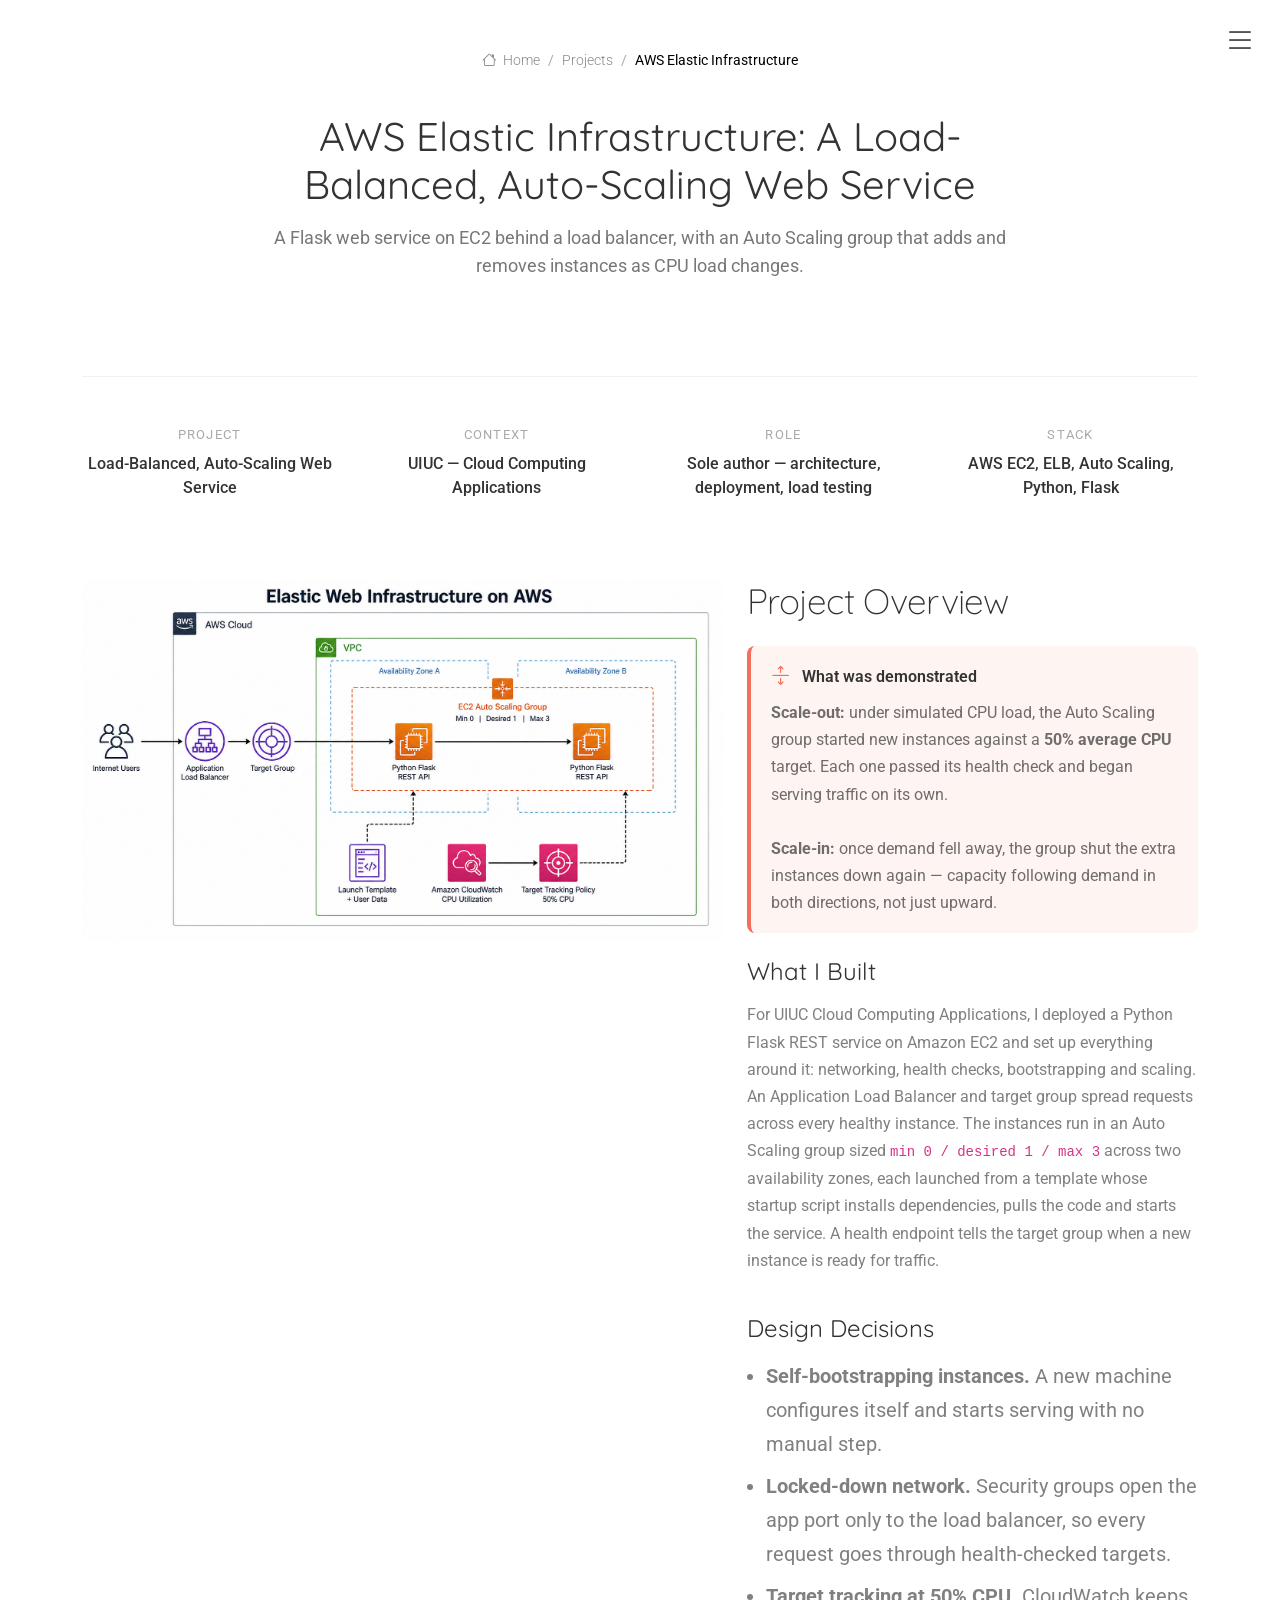
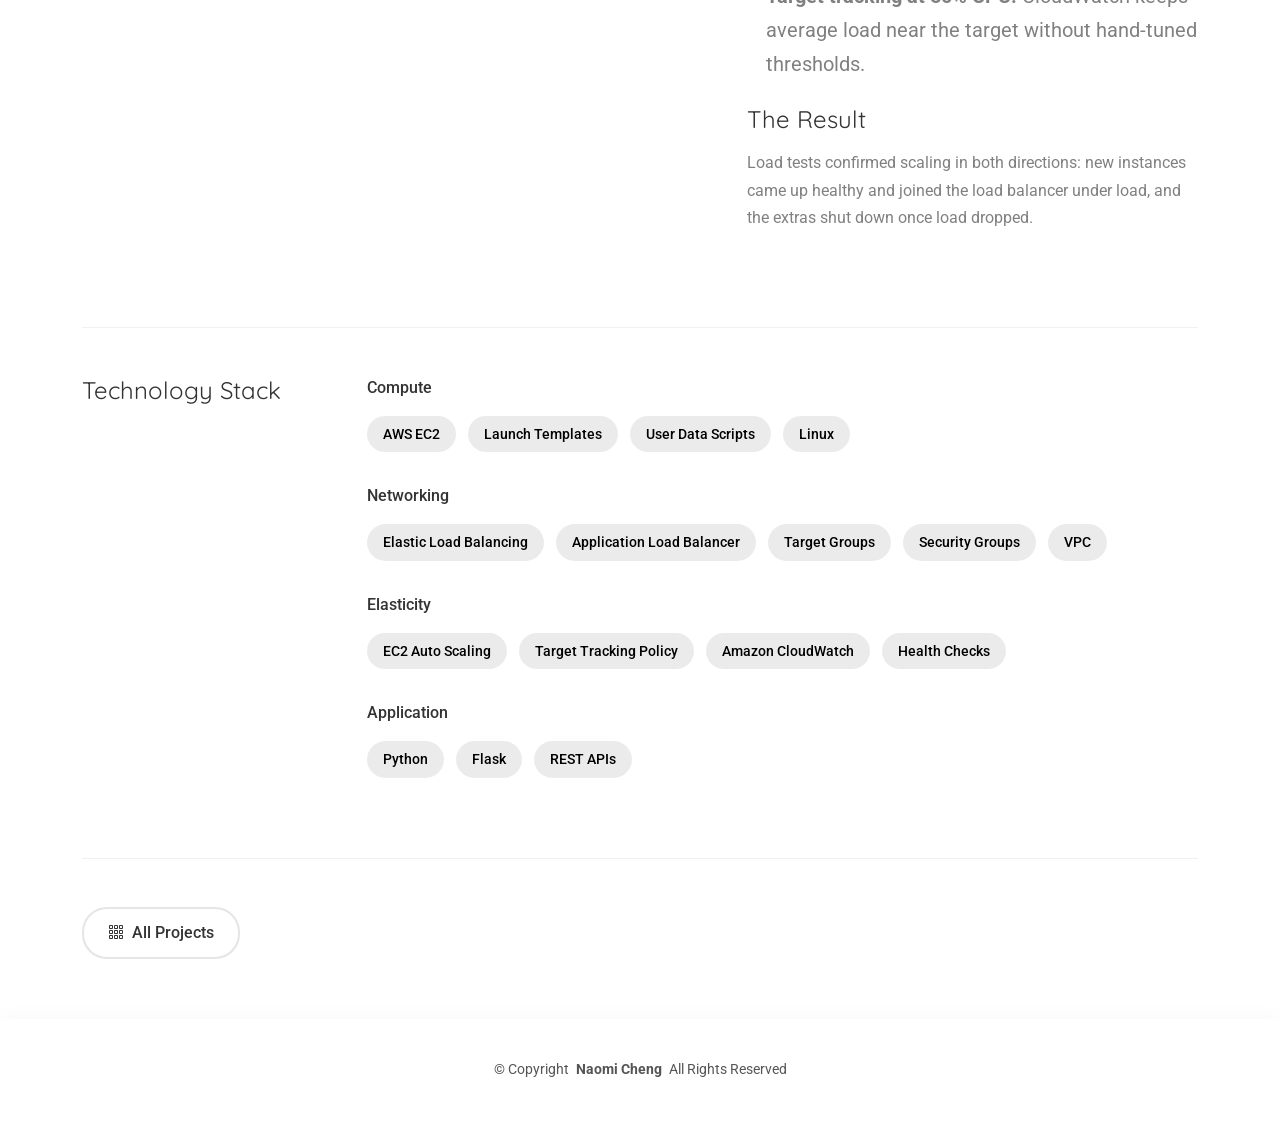
==== commit 7626ef19: "Tier project pages, tighten copy, and fix facts recruiters would probe - Flagship pages (ExamFlux, w" ====
--- a/portfolio-details-aws.html
+++ b/portfolio-details-aws.html
@@ -75,7 +75,7 @@
 
       <div class="title-wrapper">
         <h1>AWS Elastic Infrastructure: A Load-Balanced, Auto-Scaling Web Service</h1>
-        <p>A single server is a single point of failure and a fixed ceiling on throughput. This project replaces it with a Flask service on EC2 behind an Application Load Balancer, where an Auto Scaling group across two availability zones adds and removes instances as CPU demand rises and falls.</p>
+        <p>A Flask web service on EC2 behind a load balancer, with an Auto Scaling group that adds and removes instances as CPU load changes.</p>
       </div>
     </div><!-- End Page Title -->
 
@@ -133,22 +133,21 @@
                 <div class="challenge-solution">
                   <div class="solution-block" data-aos="fade-up" data-aos-delay="100">
                     <h3>What I Built</h3>
-                    <p>I deployed a Python Flask REST service on Amazon EC2 and worked through the whole chain of networking, health checks, bootstrapping and elasticity. An Application Load Balancer and target group spread HTTP requests across every instance currently reporting healthy. The instances run in an Auto Scaling group sized <code>min 0 / desired 1 / max 3</code> across two availability zones. Each one starts from an EC2 launch template whose startup script installs dependencies, pulls the application code and starts the service on boot. A health endpoint tells the target group when a new instance is ready to take traffic.</p>
+                    <p>For UIUC Cloud Computing Applications, I deployed a Python Flask REST service on Amazon EC2 and set up everything around it: networking, health checks, bootstrapping and scaling. An Application Load Balancer and target group spread requests across every healthy instance. The instances run in an Auto Scaling group sized <code>min 0 / desired 1 / max 3</code> across two availability zones, each launched from a template whose startup script installs dependencies, pulls the code and starts the service. A health endpoint tells the target group when a new instance is ready for traffic.</p>
                   </div>
 
                   <div class="solution-block" data-aos="fade-up" data-aos-delay="150">
                     <h3>Design Decisions</h3>
-                    <p>I put all instance setup in the launch template&rsquo;s startup script, so a brand-new machine configures itself and serves traffic with no manual step. I scoped the security groups so only the load balancer can reach the application port, which keeps the instances off the open internet and routes every request through health-checked targets. For scaling, I used a target-tracking policy on CloudWatch average CPU at 50%, so the group holds load near its target on its own instead of reacting to hand-set thresholds.</p>
-                  </div>
-
-                  <div class="solution-block" data-aos="fade-up" data-aos-delay="250">
+                    <ul class="overview-list">
+                      <li><strong>Self-bootstrapping instances.</strong> A new machine configures itself and starts serving with no manual step.</li>
+                      <li><strong>Locked-down network.</strong> Security groups open the app port only to the load balancer, so every request goes through health-checked targets.</li>
+                      <li><strong>Target tracking at 50% CPU.</strong> CloudWatch keeps average load near the target without hand-tuned thresholds.</li>
+                    </ul>
+                  </div>
+
+                  <div class="solution-block" data-aos="fade-up" data-aos-delay="200">
                     <h3>The Result</h3>
-                    <p>Under simulated CPU load, the group started new instances that passed their health checks and joined the load balancer on their own. Once demand dropped, it shut the extra instances down again, so idle capacity was released rather than left running and billed.</p>
-                  </div>
-
-                  <div class="solution-block" data-aos="fade-up" data-aos-delay="300">
-                    <h3>Key Features</h3>
-                    <p>Load-balanced Flask REST services on EC2 behind an Application Load Balancer and target group; security groups that open the application port only to the load balancer, plus a health endpoint for readiness; a self-bootstrapping launch template that installs, fetches and starts the service; CPU-driven target tracking across two availability zones; and scale-out and scale-in, both verified under load.</p>
+                    <p>Load tests confirmed scaling in both directions: new instances came up healthy and joined the load balancer under load, and the extras shut down once load dropped.</p>
                   </div>
                 </div>
               </div>
--- a/assets/css/main.css
+++ b/assets/css/main.css
@@ -3166,6 +3166,17 @@
   line-height: 1.7;
 }
 
+.portfolio-details .content-section .project-overview .challenge-solution .overview-list {
+  color: color-mix(in srgb, var(--default-color), transparent 25%);
+  line-height: 1.7;
+  padding-left: 1.2rem;
+  margin-bottom: 0;
+}
+
+.portfolio-details .content-section .project-overview .challenge-solution .overview-list li + li {
+  margin-top: 0.5rem;
+}
+
 .portfolio-details .metrics-showcase {
   padding: 4rem 0;
   background-color: color-mix(in srgb, var(--surface-color), transparent 50%);
